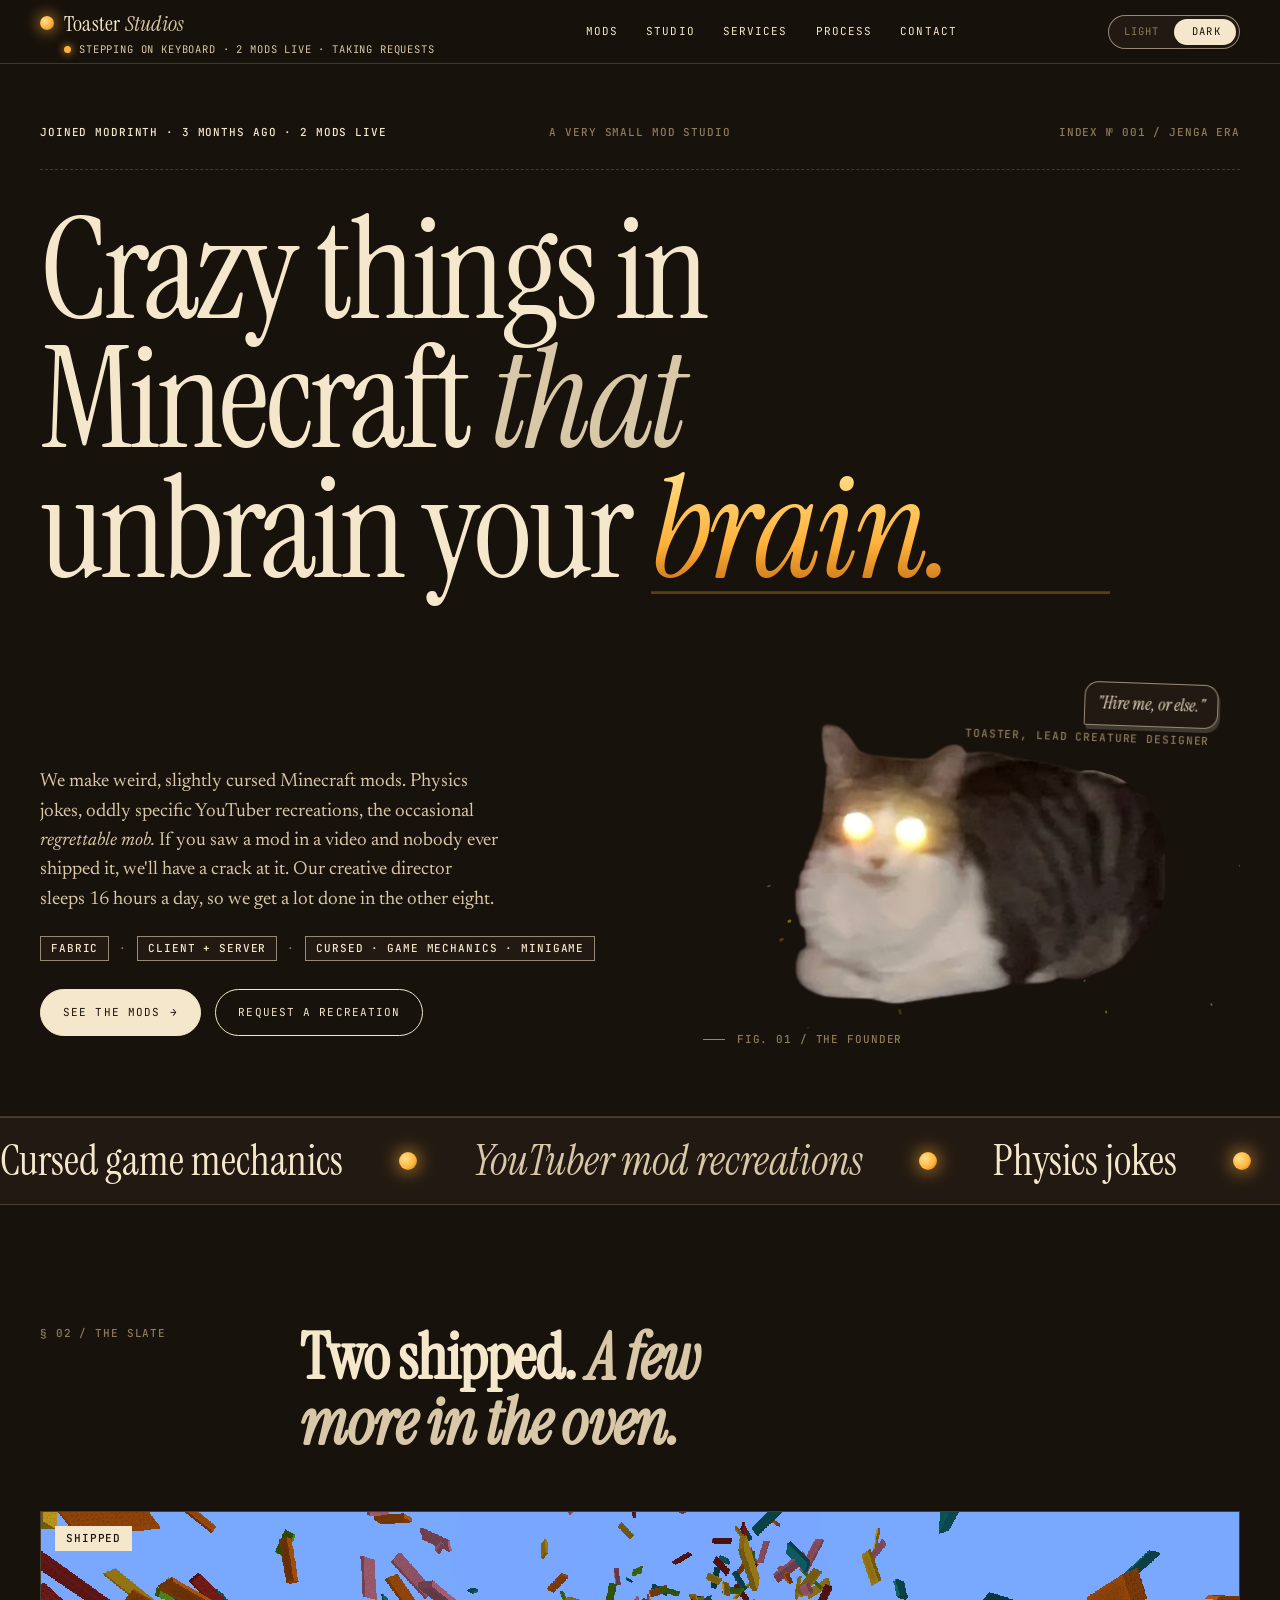
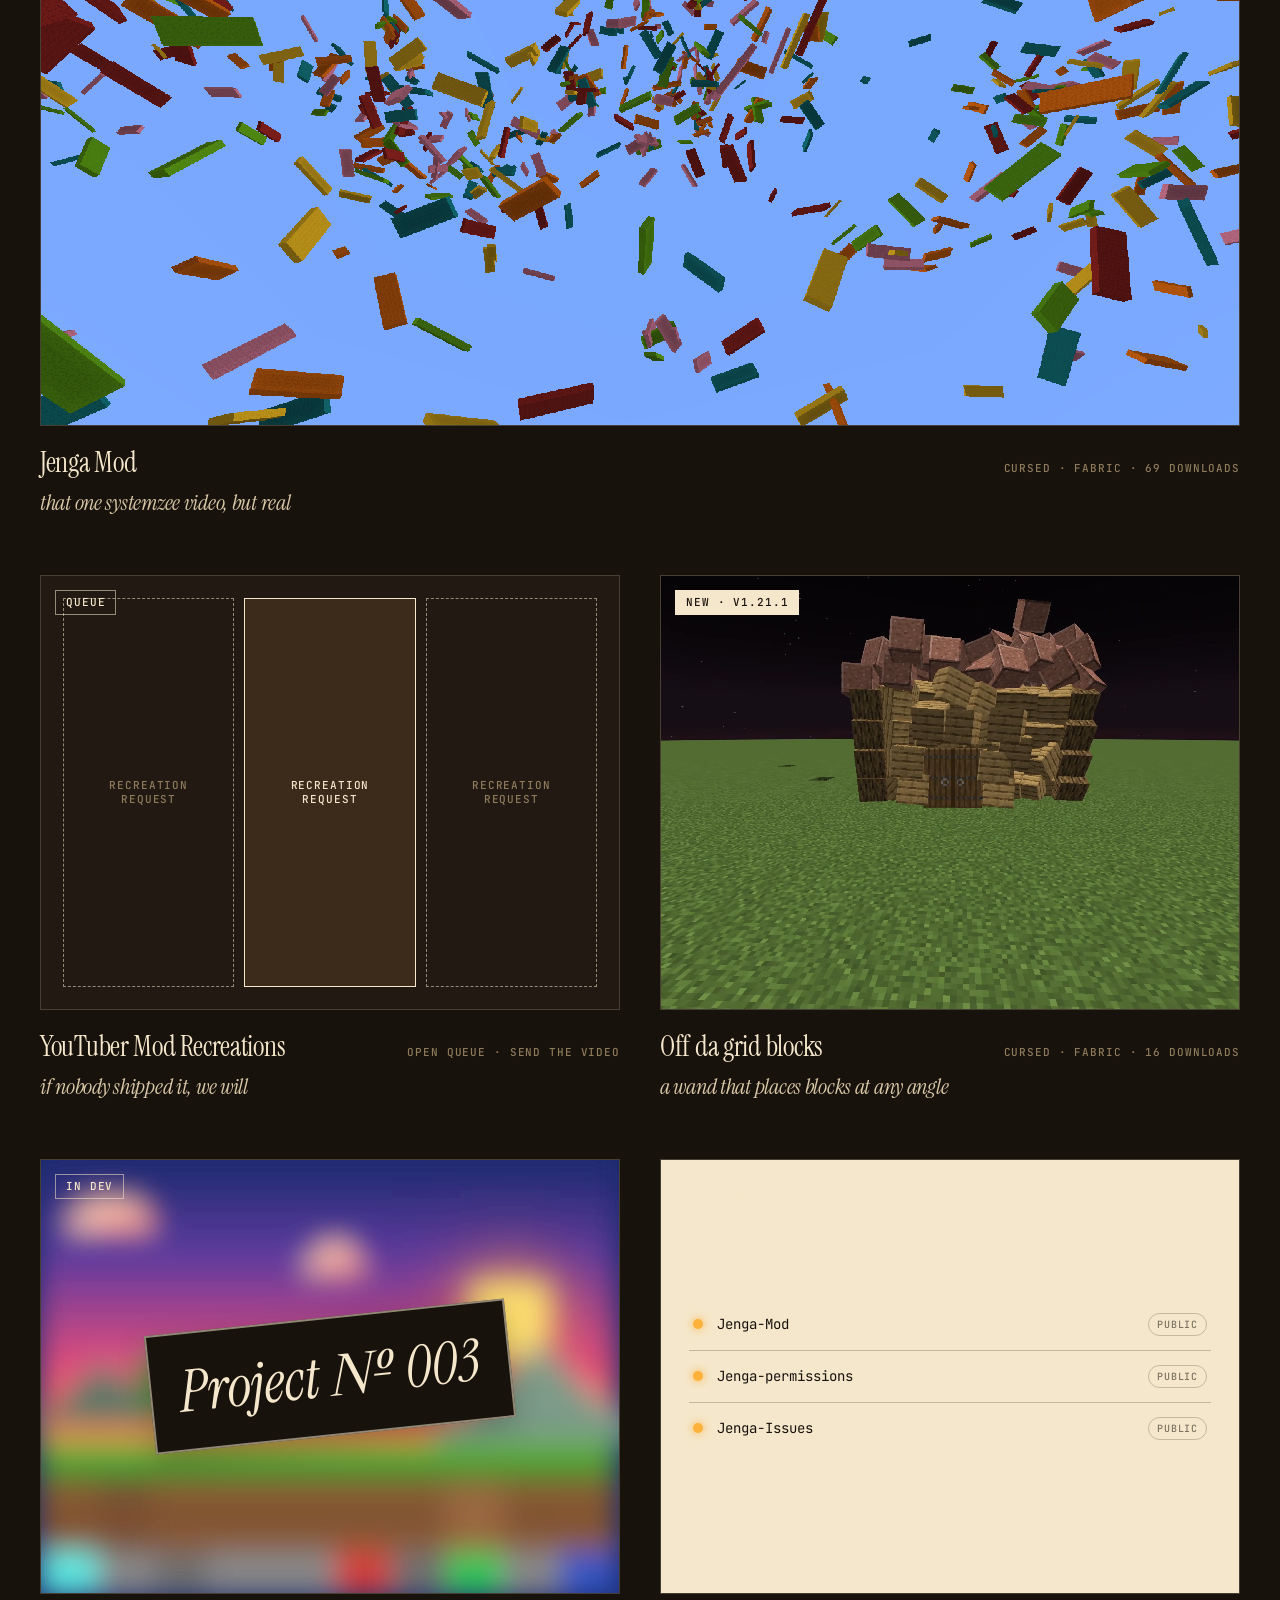
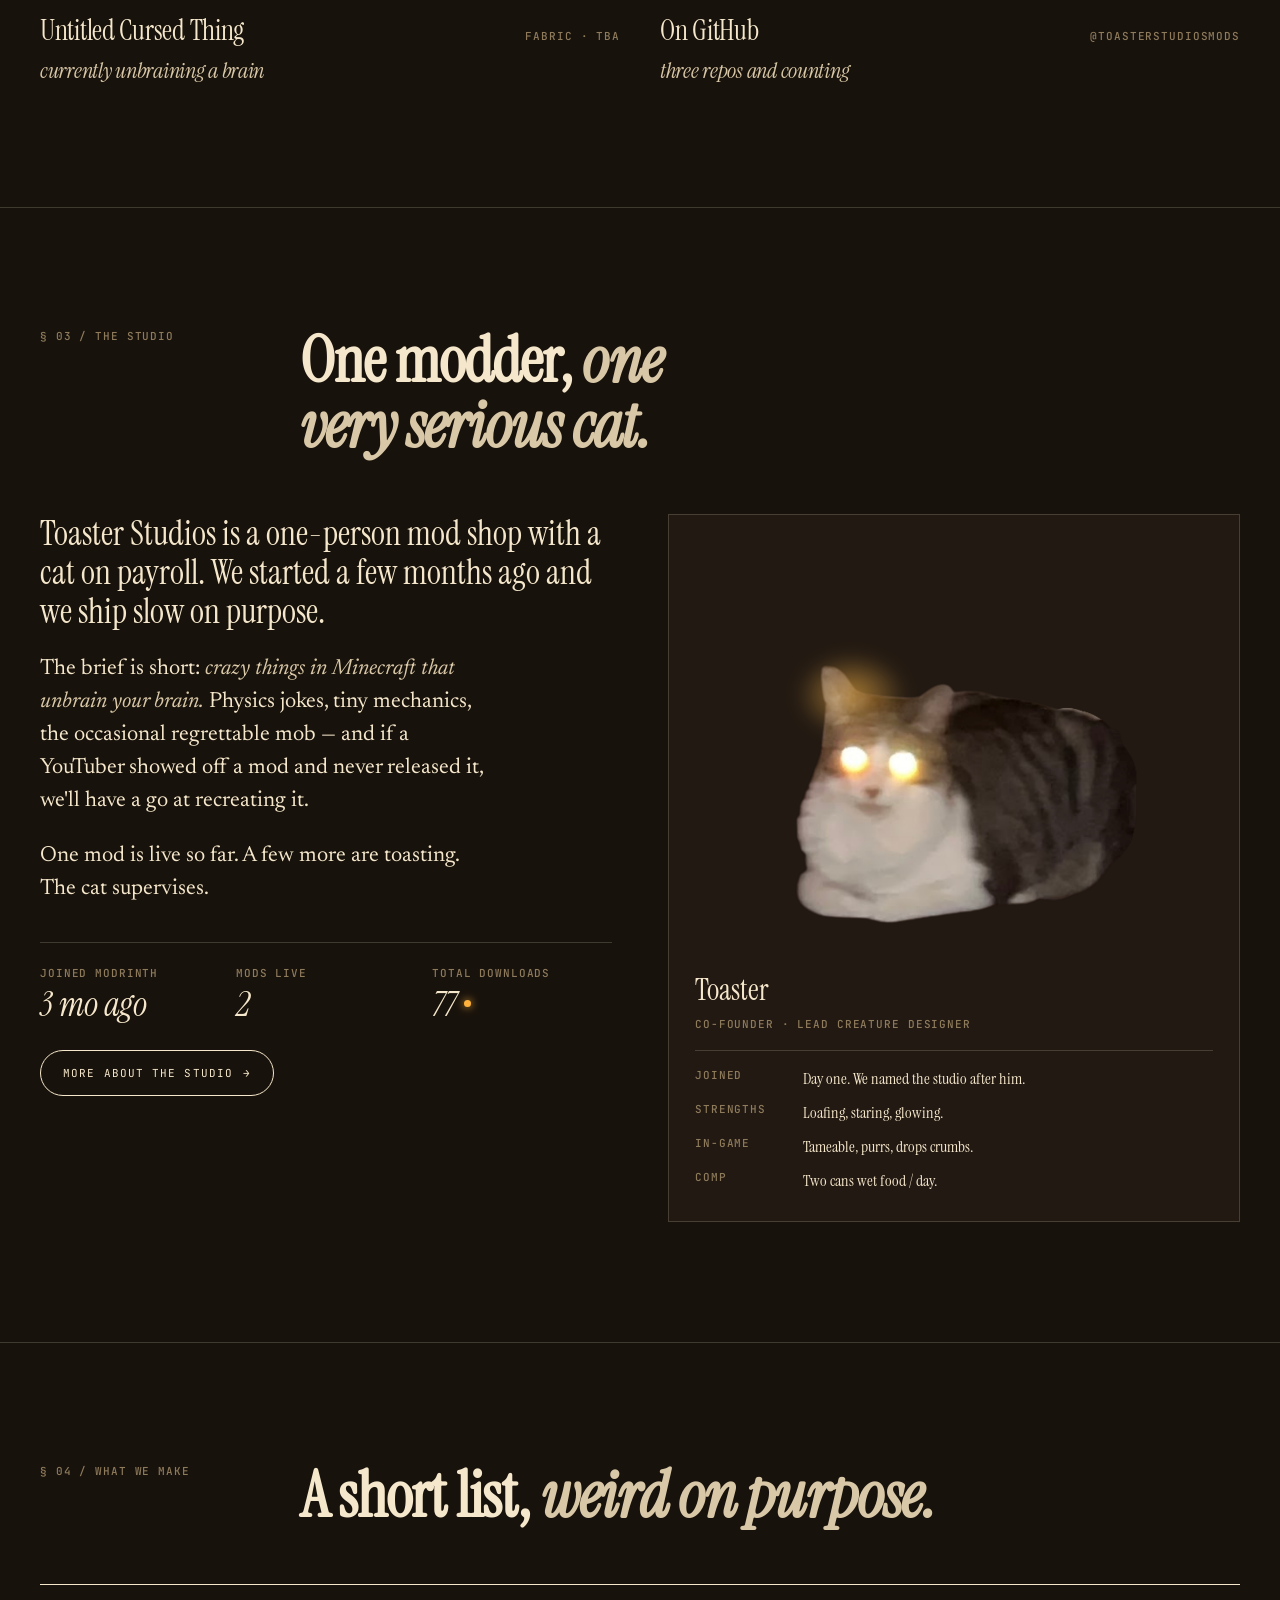
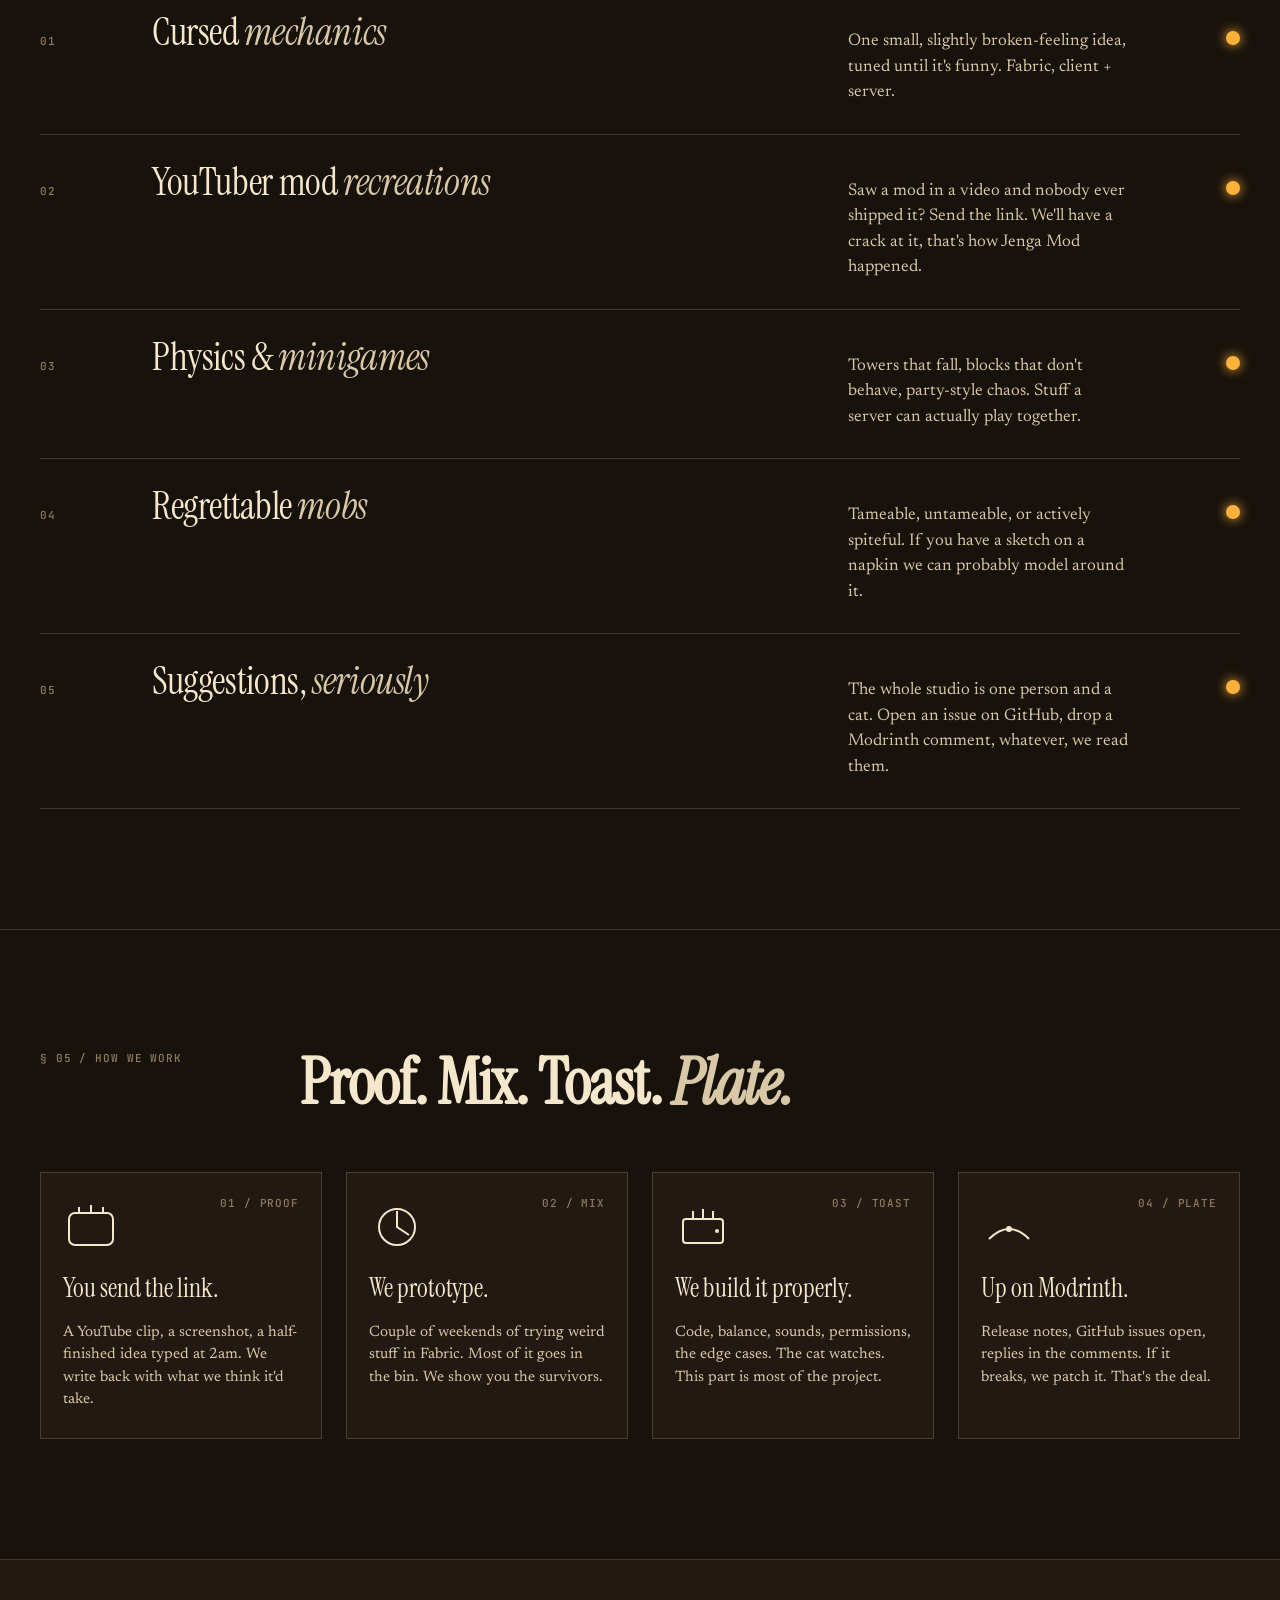
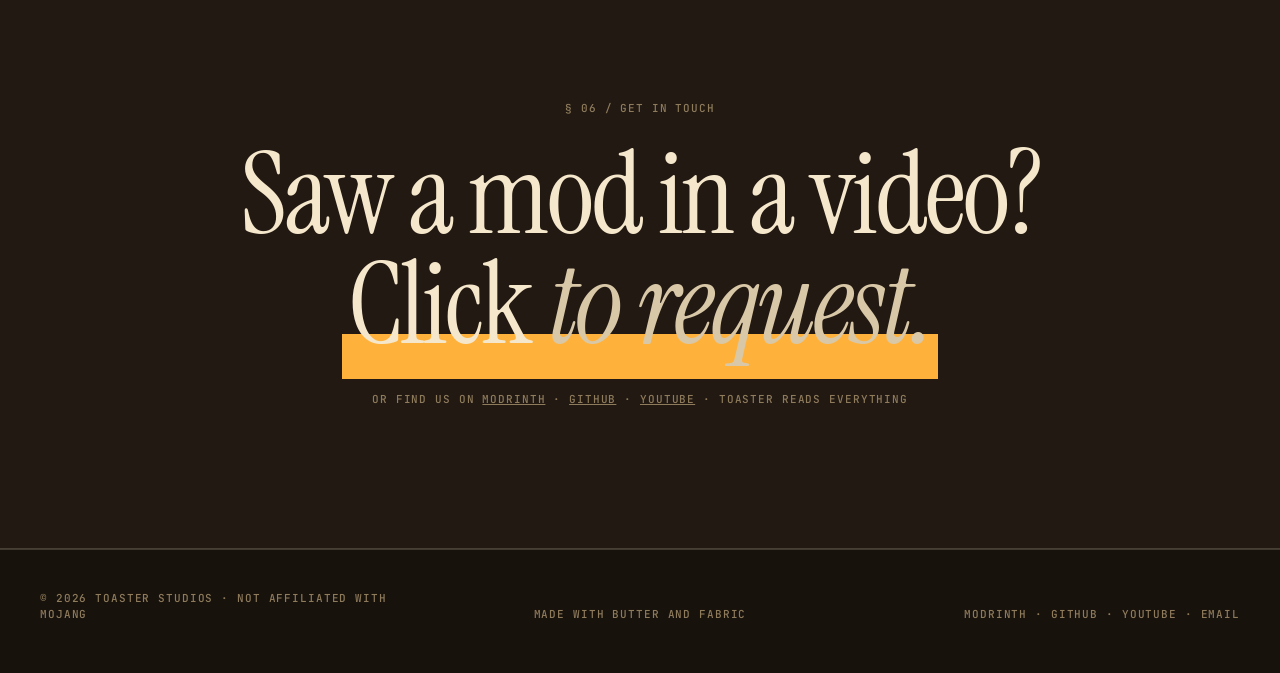
==== index.html @ a0d4fe98 "Update Toaster Studios site" ====
<!doctype html>
<html lang="en" data-palette="ember">
<head>
<meta charset="utf-8" />
<title>Toaster Studios / Crazy things in Minecraft that unbrain your brain.</title>
<meta name="description" content="A very small Minecraft mod studio. Weird, slightly cursed Fabric mods, oddly specific YouTuber recreations, and the occasional regrettable mob. Run by one modder and one very serious cat." />
<link rel="icon" type="image/x-icon" href="/assets/img/favicon.ico" />
<meta name="viewport" content="width=device-width,initial-scale=1" />
<link rel="preconnect" href="https://fonts.googleapis.com" />
<link rel="preconnect" href="https://fonts.gstatic.com" crossorigin />
<link rel="stylesheet" href="https://fonts.googleapis.com/css2?family=Instrument+Serif:ital@0;1&family=JetBrains+Mono:wght@400;500&family=Newsreader:ital,opsz,wght@0,6..72,400;0,6..72,500;1,6..72,400&display=swap" />
<!-- theme: DARK by default, respects a saved preference, applied before paint -->
<script>
  (function () {
    var d = document.documentElement;
    d.classList.add('js');
    try {
      var m = localStorage.getItem('ts-mode');
      d.setAttribute('data-palette', m === 'light' ? 'toast' : 'ember');
    } catch (e) { d.setAttribute('data-palette', 'ember'); }
  })();
</script>
<link rel="stylesheet" href="/assets/css/site.css" />
</head>
<body data-page="home">

<!-- SVG filter: pixelate effect for the WIP project tile -->
<svg width="0" height="0" style="position:absolute" aria-hidden="true">
  <defs>
    <filter id="pixelate" x="0" y="0">
      <feFlood x="6" y="6" height="2" width="2"/>
      <feComposite width="14" height="14"/>
      <feTile result="a"/>
      <feComposite in="SourceGraphic" in2="a" operator="in"/>
      <feMorphology operator="dilate" radius="7"/>
    </filter>
  </defs>
</svg>

<!-- ============== HERO ============== -->
<header class="hero" id="top">
  <div class="wrap">

    <div class="hero-meta mono">
      <div class="left">Joined Modrinth · 3 months ago · 2 mods live</div>
      <div class="center">a very small mod studio</div>
      <div class="right">Index № 001 / Jenga Era</div>
    </div>

    <h1 class="display" data-reveal>
      Crazy things in Minecraft <em>that</em><br>
      unbrain your <span style="white-space: nowrap"><span class="slot" id="slot" aria-live="polite"><span class="slot-track" id="slot-track"><span class="slot-word gold">brain.</span><span class="slot-word gold">noggin.</span><span class="slot-word gold">skull.</span><span class="slot-word gold">cortex.</span><span class="slot-word gold">cranium.</span><span class="slot-word gold">head.</span><span class="slot-word gold">mind.</span></span></span></span>
    </h1>

    <div class="hero-row">
      <div data-reveal>
        <p class="lede">
          We make weird, slightly cursed Minecraft mods.
          Physics jokes, oddly specific YouTuber recreations, the
          occasional <em>regrettable mob.</em> If you saw a mod in a video
          and nobody ever shipped it, we'll have a crack at it.
          Our creative director sleeps 16 hours a day, so we get a lot done in the other eight.
        </p>
        <div class="compat mono">
          <span>Fabric</span><span class="dot-sep">·</span><span>Client + Server</span><span class="dot-sep">·</span><span>Cursed · Game Mechanics · Minigame</span>
        </div>
        <div class="cta-row">
          <a class="btn primary" href="/mods/">See the mods <span class="arrow">→</span></a>
          <a class="btn ghost" href="/contact/">Request a recreation</a>
        </div>
      </div>

      <div class="toaster-stage" id="stage" data-reveal>
        <div class="crumbs" id="crumbs" aria-hidden="true"></div>
        <img class="photo" src="/assets/img/toaster.png" alt="Toaster, the studio's chonky founder, glowing eyes and all" />
        <div class="eyeglow" id="eyeglow"></div>
        <div class="floaty-tag">
          <span class="bubble">"Hire me, or else."</span>
          <span class="mono who">Toaster, lead creature designer</span>
        </div>
        <div class="nameplate mono">
          <span class="tick"></span>
          <span>Fig. 01 / the founder</span>
        </div>
      </div>
    </div>
  </div>
</header>

<!-- ============== MARQUEE ============== -->
<div class="marquee" aria-hidden="true">
  <div class="marquee-track" id="marquee">
      <span>Cursed game mechanics</span><span class="star"></span>
      <span><em>YouTuber mod recreations</em></span><span class="star"></span>
      <span>Physics jokes</span><span class="star"></span>
      <span><em>Minigames</em></span><span class="star"></span>
      <span>Unbrained brains</span><span class="star"></span>
      <span><em>Block towers that topple</em></span><span class="star"></span>
      <span>Tiny fabric mods</span><span class="star"></span>
      <span><em>Cat-supervised QA</em></span><span class="star"></span>
  </div>
</div>

<!-- ============== WORK ============== -->
<section id="work">
  <div class="wrap">
    <div class="sec-head">
      <div class="mono index">§ 02 / The slate</div>
      <h2 class="sec-title">Two shipped. <em>A few more in the oven.</em></h2>
    </div>

    <div class="work-grid">

      <a class="work featured" href="/mods/jengamod/" data-reveal>
        <div class="frame">
          <div class="frame-art jenga photo">
            <img src="/assets/img/jenga-shot.png" alt="Jenga Mod in-game screenshot" />
            <span class="badge mono">SHIPPED</span>
          </div>
        </div>
        <div class="meta">
          <h3>Jenga Mod <span class="sub">that one systemzee video, but real</span></h3>
          <span class="mono tags">Cursed · Fabric · <span class="count live" id="jengaDownloads" data-count-to="71">0</span> downloads</span>
        </div>
      </a>

      <a class="work" href="/contact/" data-reveal>
        <div class="frame">
          <div class="frame-art queue">
            <div class="queue-grid" aria-hidden="true">
              <div class="q-card q-a"><span class="mono">RECREATION REQUEST</span></div>
              <div class="q-card q-b"><span class="mono">RECREATION REQUEST</span></div>
              <div class="q-card q-c"><span class="mono">RECREATION REQUEST</span></div>
            </div>
            <span class="badge mono outline">QUEUE</span>
          </div>
        </div>
        <div class="meta">
          <h3>YouTuber Mod Recreations <span class="sub">if nobody shipped it, we will</span></h3>
          <span class="mono tags">Open queue · Send the video</span>
        </div>
      </a>

      <a class="work" href="/mods/offgridblocks/" data-reveal>
        <div class="frame">
          <div class="frame-art offgrid photo">
            <img src="/assets/img/offgrid-shot.png" alt="Off da grid blocks in-game screenshot" />
            <span class="badge mono">NEW · v1.21.1</span>
          </div>
        </div>
        <div class="meta">
          <h3>Off da grid blocks <span class="sub">a wand that places blocks at any angle</span></h3>
          <span class="mono tags">Cursed · Fabric · <span class="count live" id="offgridDownloads" data-count-to="16">0</span> downloads</span>
        </div>
      </a>

      <a class="work" href="/contact/" data-reveal>
        <div class="frame">
          <div class="frame-art wip">
            <div class="mc-scene" aria-hidden="true">
              <div class="mc-sky"></div>
              <div class="mc-sun"></div>
              <div class="mc-cloud c1"></div>
              <div class="mc-cloud c2"></div>
              <div class="mc-mountain m1"></div>
              <div class="mc-mountain m2"></div>
              <div class="mc-mountain m3"></div>
              <div class="mc-bird b1"></div>
              <div class="mc-bird b2"></div>
              <div class="mc-tree">
                <div class="mc-leaves"></div>
                <div class="mc-trunk"></div>
              </div>
              <div class="mc-flower f1"></div>
              <div class="mc-flower f2"></div>
              <div class="mc-flower f3"></div>
              <div class="mc-terrain">
                <div class="mc-row mc-grass"><span></span><span></span><span></span><span></span><span></span><span></span><span></span><span></span><span></span><span></span></div>
                <div class="mc-row mc-dirt d1"><span></span><span></span><span></span><span></span><span></span><span></span><span></span><span></span><span></span><span></span></div>
                <div class="mc-row mc-dirt d2"><span></span><span></span><span></span><span></span><span></span><span></span><span></span><span></span><span></span><span></span></div>
                <div class="mc-row mc-stone"><span class="ore-diamond"></span><span></span><span class="ore-gold"></span><span></span><span></span><span class="ore-redstone"></span><span></span><span class="ore-emerald"></span><span></span><span class="ore-lapis"></span></div>
              </div>
            </div>
            <div class="wip-stamp serif italic">Project №&thinsp;003</div>
            <span class="badge mono outline">IN&nbsp;DEV</span>
          </div>
        </div>
        <div class="meta">
          <h3>Untitled Cursed Thing <span class="sub">currently unbraining a brain</span></h3>
          <span class="mono tags">Fabric · TBA</span>
        </div>
      </a>

      <a class="work" href="https://github.com/ToasterStudiosMods" target="_blank" rel="noopener" data-reveal>
        <div class="frame">
          <div class="frame-art repos">
            <div class="repo-list" aria-hidden="true">
              <div class="repo"><span class="dot"></span><span class="name">Jenga-Mod</span><span class="meta-tag mono">Public</span></div>
              <div class="repo"><span class="dot"></span><span class="name">Jenga-permissions</span><span class="meta-tag mono">Public</span></div>
              <div class="repo"><span class="dot"></span><span class="name">Jenga-Issues</span><span class="meta-tag mono">Public</span></div>
            </div>
            <span class="badge mono outline">SOURCE</span>
          </div>
        </div>
        <div class="meta">
          <h3>On GitHub <span class="sub">three repos and counting</span></h3>
          <span class="mono tags">@ToasterStudiosMods</span>
        </div>
      </a>

    </div>
  </div>
</section>

<!-- ============== STUDIO ============== -->
<section id="studio">
  <div class="wrap">
    <div class="sec-head">
      <div class="mono index">§ 03 / The studio</div>
      <h2 class="sec-title">One modder, <em>one very serious cat.</em></h2>
    </div>

    <div class="about-grid">
      <div class="about-copy" data-reveal>
        <p>
          Toaster Studios is a one-person mod shop with a cat on payroll.
          We started a few months ago and we ship slow on purpose.
        </p>
        <p>
          The brief is short: <em>crazy things in Minecraft that unbrain
          your brain.</em> Physics jokes, tiny mechanics, the occasional
          regrettable mob — and if a YouTuber showed off a mod and never
          released it, we'll have a go at recreating it.
        </p>
        <p>
          One mod is live so far. A few more are toasting. The cat
          supervises.
        </p>
        <dl class="studio-stats mono">
          <div><dt>Joined Modrinth</dt><dd>3 mo ago</dd></div>
          <div><dt>Mods live</dt><dd><span class="count" data-count-to="2">0</span></dd></div>
          <div><dt>Total downloads</dt><dd><span class="count live" id="downloadsCount" data-count-to="87">0</span><span class="live-dot" aria-hidden="true"></span></dd></div>
        </dl>
        <div class="cta-row">
          <a class="btn ghost" href="/studio/">More about the studio <span class="arrow">→</span></a>
        </div>
      </div>

      <div class="founder-card" data-reveal>
        <div class="top">
          <img src="/assets/img/toaster.png" alt="Toaster the cat" />
          <div class="eyeglow-mini"></div>
        </div>
        <div class="body">
          <h4>Toaster</h4>
          <div class="role mono">Co-founder · Lead creature designer</div>
          <dl class="mono">
            <dt>Joined</dt><dd class="serif">Day one. We named the studio after him.</dd>
            <dt>Strengths</dt><dd class="serif">Loafing, staring, glowing.</dd>
            <dt>In-game</dt><dd class="serif">Tameable, purrs, drops crumbs.</dd>
            <dt>Comp</dt><dd class="serif">Two cans wet food / day.</dd>
          </dl>
        </div>
      </div>
    </div>
  </div>
</section>

<!-- ============== SERVICES ============== -->
<section id="services">
  <div class="wrap">
    <div class="sec-head">
      <div class="mono index">§ 04 / What we make</div>
      <h2 class="sec-title">A short list, <em>weird on purpose.</em></h2>
    </div>

    <div class="services">
      <div class="service">
        <div class="mono num">01</div>
        <h3>Cursed <em>mechanics</em></h3>
        <p>One small, slightly broken-feeling idea, tuned until it's funny. Fabric, client + server.</p>
        <div class="star"></div>
      </div>
      <div class="service">
        <div class="mono num">02</div>
        <h3>YouTuber mod <em>recreations</em></h3>
        <p>Saw a mod in a video and nobody ever shipped it? Send the link. We'll have a crack at it, that's how Jenga Mod happened.</p>
        <div class="star"></div>
      </div>
      <div class="service">
        <div class="mono num">03</div>
        <h3>Physics &amp; <em>minigames</em></h3>
        <p>Towers that fall, blocks that don't behave, party-style chaos. Stuff a server can actually play together.</p>
        <div class="star"></div>
      </div>
      <div class="service">
        <div class="mono num">04</div>
        <h3>Regrettable <em>mobs</em></h3>
        <p>Tameable, untameable, or actively spiteful. If you have a sketch on a napkin we can probably model around it.</p>
        <div class="star"></div>
      </div>
      <div class="service">
        <div class="mono num">05</div>
        <h3>Suggestions, <em>seriously</em></h3>
        <p>The whole studio is one person and a cat. Open an issue on GitHub, drop a Modrinth comment, whatever, we read them.</p>
        <div class="star"></div>
      </div>
    </div>
  </div>
</section>

<!-- ============== PROCESS ============== -->
<section id="process">
  <div class="wrap">
    <div class="sec-head">
      <div class="mono index">§ 05 / How we work</div>
      <h2 class="sec-title">Proof. Mix. Toast. <em>Plate.</em></h2>
    </div>

    <div class="process-grid">
      <div class="step" data-reveal>
        <div class="toast-icon" aria-hidden="true">
          <svg viewBox="0 0 56 56" width="56" height="56"><rect x="6" y="14" width="44" height="32" rx="6" fill="none" stroke="currentColor" stroke-width="2"/><path d="M16 14 V8 M28 14 V6 M40 14 V8" stroke="currentColor" stroke-width="2" fill="none"/></svg>
        </div>
        <div class="mono step-num">01 / Proof</div>
        <h4>You send the link.</h4>
        <p>A YouTube clip, a screenshot, a half-finished idea typed at 2am. We write back with what we think it'd take.</p>
      </div>
      <div class="step" data-reveal>
        <div class="toast-icon" aria-hidden="true">
          <svg viewBox="0 0 56 56" width="56" height="56"><circle cx="28" cy="28" r="18" fill="none" stroke="currentColor" stroke-width="2"/><path d="M28 12 V28 L40 36" stroke="currentColor" stroke-width="2" fill="none"/></svg>
        </div>
        <div class="mono step-num">02 / Mix</div>
        <h4>We prototype.</h4>
        <p>Couple of weekends of trying weird stuff in Fabric. Most of it goes in the bin. We show you the survivors.</p>
      </div>
      <div class="step" data-reveal>
        <div class="toast-icon" aria-hidden="true">
          <svg viewBox="0 0 56 56" width="56" height="56"><rect x="8" y="20" width="40" height="24" rx="3" fill="none" stroke="currentColor" stroke-width="2"/><path d="M18 20 V12 M28 20 V10 M38 20 V12" stroke="currentColor" stroke-width="2" fill="none"/><circle cx="42" cy="32" r="2" fill="currentColor"/></svg>
        </div>
        <div class="mono step-num">03 / Toast</div>
        <h4>We build it properly.</h4>
        <p>Code, balance, sounds, permissions, the edge cases. The cat watches. This part is most of the project.</p>
      </div>
      <div class="step" data-reveal>
        <div class="toast-icon" aria-hidden="true">
          <svg viewBox="0 0 56 56" width="56" height="56"><path d="M8 40 Q28 20 48 40" fill="none" stroke="currentColor" stroke-width="2"/><circle cx="28" cy="30" r="3" fill="currentColor"/></svg>
        </div>
        <div class="mono step-num">04 / Plate</div>
        <h4>Up on Modrinth.</h4>
        <p>Release notes, GitHub issues open, replies in the comments. If it breaks, we patch it. That's the deal.</p>
      </div>
    </div>
  </div>
</section>

<!-- ============== CONTACT ============== -->
<section class="contact" id="contact">
  <div class="wrap">
    <div class="mono" style="color: var(--mute)">§ 06 / Get in touch</div>
    <p class="big">
      Saw a mod in a video?<br>
      <a href="mailto:toasterstudiosmods+requests@gmail.com?subject=Mod%20recreation%20request&body=Drop%20the%20YouTube%20link%20(or%20a%20description)%20below%3A%0A%0A">Click <em>to request.</em></a>
    </p>
    <div class="mono" style="color: var(--mute)">
      Or find us on <a href="https://modrinth.com/user/ToasterStudios" target="_blank" rel="noopener" style="color: inherit; text-decoration: underline">Modrinth</a> · <a href="https://github.com/ToasterStudiosMods" target="_blank" rel="noopener" style="color: inherit; text-decoration: underline">GitHub</a> · <a href="https://www.youtube.com/@ToasterStudiosMods" target="_blank" rel="noopener" style="color: inherit; text-decoration: underline">YouTube</a> · Toaster reads everything
    </div>
  </div>
</section>

<!-- shared nav + footer + behaviors + Tawk.to chat -->
<script src="/assets/js/site.js"></script>

</body>
</html>
---- assets/css/site.css ----
/* =====================================================================
   TOASTER STUDIOS — shared design system
   Editorial Minecraft-mod studio. Instrument Serif display, JetBrains
   Mono labels, Newsreader body. Cream "toast" light theme + "ember"
   dark theme (default). Amber glow lifted from Toaster's eyes.
   ===================================================================== */

/* ---------- TOKENS ---------- */
:root {
  --bg: #F1E3CB;
  --bg-2: #E8D5B3;
  --ink: #1A130C;
  --ink-2: #3B2E1F;
  --mute: #8A7A60;
  --line: rgba(26, 19, 12, 0.16);
  --line-strong: rgba(26, 19, 12, 0.55);
  --glow: #FFB23B;
  --glow-2: #FFE08A;
  --paper: #FAF2DF;
  --glow-strength: 1.6;
  --nav-h: 64px;
}
/* Dark "ember" theme. data-palette lives on <html> so it can be set
   pre-paint by the inline head script (no flash). Equal specificity to
   :root, declared later, so it wins when present. */
[data-palette="ember"] {
  --bg: #18120C;
  --bg-2: #221912;
  --ink: #F5E7CB;
  --ink-2: #D9C8A7;
  --mute: #8E7B5C;
  --line: rgba(245, 231, 203, 0.18);
  --line-strong: rgba(245, 231, 203, 0.55);
  --paper: #221912;
  --glow: #FFB23B;
  --glow-2: #FFE08A;
}

* { box-sizing: border-box; }
html, body { margin: 0; padding: 0; }
html { background: var(--bg); }
body {
  background: var(--bg);
  color: var(--ink);
  font-family: 'Newsreader', Georgia, serif;
  font-weight: 400;
  font-size: 17px;
  line-height: 1.5;
  -webkit-font-smoothing: antialiased;
  overflow-x: hidden;
  /* fixed nav reserves this space — no layout shift when the nav injects */
  padding-top: var(--nav-h);
  transition: background 0.4s ease, color 0.4s ease;
}
::selection { background: var(--glow); color: var(--ink); }
[id] { scroll-margin-top: calc(var(--nav-h) + 20px); }

a { color: var(--ink); }

.mono {
  font-family: 'JetBrains Mono', ui-monospace, monospace;
  font-size: 11px;
  letter-spacing: 0.08em;
  text-transform: uppercase;
  font-weight: 500;
}
.serif { font-family: 'Instrument Serif', 'Newsreader', Georgia, serif; font-weight: 400; }
.italic { font-style: italic; }

/* ---------- LAYOUT ---------- */
.wrap { max-width: 1440px; margin: 0 auto; padding: 0 40px; }
@media (max-width: 720px) { .wrap { padding: 0 22px; } }

/* ---------- NAV ---------- */
nav.top {
  position: fixed; top: 0; left: 0; right: 0; z-index: 50;
  height: var(--nav-h);
  background: color-mix(in oklab, var(--bg) 86%, transparent);
  backdrop-filter: blur(10px);
  -webkit-backdrop-filter: blur(10px);
  border-bottom: 1px solid var(--line);
}
nav.top .wrap {
  display: flex; align-items: center; justify-content: space-between;
  height: var(--nav-h);
}
.brand {
  display: flex; align-items: center; gap: 10px;
  text-decoration: none; color: var(--ink);
  flex-shrink: 0;
  white-space: nowrap;
}
.brand .pip {
  width: 14px; height: 14px; border-radius: 50%;
  background: radial-gradient(circle at 35% 35%, var(--glow-2), var(--glow) 55%, #C0741F 100%);
  box-shadow: 0 0 calc(10px * var(--glow-strength)) var(--glow);
  flex: none;
}
.brand .wordmark { font-family: 'Instrument Serif', serif; font-size: 22px; letter-spacing: 0.01em; }
.brand .wordmark em { font-style: italic; color: var(--ink-2); }

nav.top ul {
  list-style: none; display: flex; gap: 28px; margin: 0; padding: 0;
}
nav.top a.navlink {
  color: var(--ink); text-decoration: none;
  font-family: 'JetBrains Mono', monospace; font-size: 11px;
  letter-spacing: 0.1em; text-transform: uppercase;
  padding: 6px 0; border-bottom: 1px solid transparent;
  transition: border-color 0.2s;
}
nav.top a.navlink:hover { border-color: var(--ink); }
nav.top a.navlink[aria-current="page"] { border-color: var(--glow); }

.status {
  display: inline-flex; align-items: center; gap: 8px;
  font-family: 'JetBrains Mono', monospace; font-size: 10.5px;
  letter-spacing: 0.08em; text-transform: uppercase; color: var(--ink-2);
  white-space: nowrap;
  flex-shrink: 0;
}
.status .dot {
  width: 7px; height: 7px; border-radius: 50%;
  background: var(--glow); box-shadow: 0 0 8px var(--glow);
  animation: blink 2.2s infinite;
}
@keyframes blink { 0%,60%,100%{opacity:1} 30%{opacity:0.35} }

/* rare 0.5% status easter egg */
#statusVerb.kaboom {
  color: var(--glow);
  font-weight: 700;
  letter-spacing: 0.14em;
  text-shadow: 0 0 10px var(--glow), 0 0 20px color-mix(in oklab, var(--glow) 60%, transparent);
  animation: kaboom-shake 0.5s cubic-bezier(.36,.07,.19,.97) both;
}
@keyframes kaboom-shake {
  10%, 90% { transform: translateX(-1px); }
  20%, 80% { transform: translateX(2px); }
  30%, 50%, 70% { transform: translateX(-3px); }
  40%, 60% { transform: translateX(3px); }
}

@media (max-width: 1100px) {
  nav.top ul { gap: 18px; }
  nav.top .wrap { gap: 18px; }
}
@media (max-width: 720px) {
  nav.top ul { display: none; }
}

/* ---------- MODE TOGGLE (light/dark) ---------- */
.nav-left {
  display: flex; flex-direction: column;
  justify-content: center;
  gap: 2px;
  min-width: 0;
}
.nav-left .brand { margin: 0; }
.nav-left .status { padding-left: 24px; }
.nav-right { display: flex; align-items: center; gap: 20px; flex-shrink: 0; }
.mode-toggle {
  position: relative;
  display: inline-flex; align-items: center;
  gap: 0;
  width: 132px; height: 34px;
  padding: 0;
  border: 1px solid var(--line-strong);
  border-radius: 999px;
  background: var(--paper);
  cursor: pointer;
  font: inherit;
  flex-shrink: 0;
  -webkit-tap-highlight-color: transparent;
  transition: background 0.3s ease, border-color 0.3s ease;
}
.mode-toggle .mt-knob {
  position: absolute;
  top: 3px; left: 3px;
  width: calc(50% - 3px); height: calc(100% - 6px);
  border-radius: 999px;
  background: var(--ink);
  box-shadow: 0 1px 6px rgba(0,0,0,0.18);
  transition: transform 0.32s cubic-bezier(.5,1.4,.5,1), background 0.3s ease;
}
.mode-toggle .mt-label {
  position: relative; z-index: 1;
  flex: 1;
  text-align: center;
  font-family: 'JetBrains Mono', monospace;
  font-size: 10.5px; letter-spacing: 0.1em; text-transform: uppercase;
  color: var(--ink);
  transition: color 0.3s ease;
  user-select: none;
}
/* light: left label sits on the dark knob */
.mode-toggle .mt-light { color: var(--bg); }
.mode-toggle .mt-dark { color: var(--mute); }
/* dark mode on: slide knob right + flip label colors */
[data-palette="ember"] .mode-toggle .mt-knob { transform: translateX(100%); }
[data-palette="ember"] .mode-toggle .mt-light { color: var(--mute); }
[data-palette="ember"] .mode-toggle .mt-dark { color: var(--bg); }
.mode-toggle:hover { border-color: var(--ink); }

@media (max-width: 1180px) {
  .status .status-rest { display: none; }
}

/* ---------- BUTTONS ---------- */
.btn {
  display: inline-flex; align-items: center; gap: 10px;
  padding: 14px 22px; border-radius: 999px;
  text-decoration: none; cursor: pointer;
  font-family: 'JetBrains Mono', monospace; font-size: 11px;
  letter-spacing: 0.1em; text-transform: uppercase;
  transition: transform 0.15s ease, background 0.2s, color 0.2s;
  border: 1px solid var(--ink);
}
.btn.primary { background: var(--ink); color: var(--bg); }
.btn.primary:hover { background: var(--glow); color: var(--ink); border-color: var(--glow); }
.btn.ghost { background: transparent; color: var(--ink); }
.btn.ghost:hover { background: var(--ink); color: var(--bg); }
.btn .arrow { transition: transform 0.2s; }
.btn:hover .arrow { transform: translateX(3px); }

.cta-row { display: flex; gap: 14px; margin-top: 28px; flex-wrap: wrap; }

.compat {
  display: flex; align-items: center; gap: 10px; flex-wrap: wrap;
  margin-top: 22px;
  color: var(--mute);
}
.compat > span {
  padding: 6px 10px;
  border: 1px solid var(--line-strong);
  background: var(--paper);
  color: var(--ink);
  line-height: 1;
}
.compat .dot-sep {
  padding: 0; border: none; background: transparent; color: var(--mute);
}

/* ---------- HERO ---------- */
.hero {
  position: relative;
  padding: 60px 0 80px;
  border-bottom: 1px solid var(--line);
}
.hero .wrap { position: relative; }
.hero-meta {
  display: grid; grid-template-columns: 1fr auto 1fr;
  gap: 24px; padding-bottom: 28px;
  border-bottom: 1px dashed var(--line);
  align-items: end;
}
.hero-meta .right { text-align: right; color: var(--mute); }
.hero-meta .center { color: var(--mute); }
@media (max-width: 720px) {
  .hero-meta { grid-template-columns: 1fr; gap: 8px; }
  .hero-meta .right, .hero-meta .center { text-align: left; }
}

.display {
  font-family: 'Instrument Serif', serif;
  font-weight: 400;
  font-size: clamp(56px, 11vw, 168px);
  line-height: 0.92;
  letter-spacing: -0.025em;
  margin: 36px 0 0;
  text-wrap: balance;
}
.display em { font-style: italic; color: var(--ink-2); }
.display .gold {
  background: linear-gradient(180deg, var(--glow-2) 0%, var(--glow) 60%, #C26A11 100%);
  -webkit-background-clip: text; background-clip: text;
  -webkit-text-fill-color: transparent;
}

/* slot machine for cycling adjective */
.display .slot {
  display: inline-block;
  overflow: hidden;
  vertical-align: top;
  height: 0.92em;
  line-height: 0.92;
  transition: width 0.55s cubic-bezier(.7, 0, .2, 1);
  position: relative;
  box-shadow: inset 0 -0.02em 0 color-mix(in oklab, var(--glow) 28%, transparent);
}
.display .slot-track {
  display: block;
  transition: transform 0.7s cubic-bezier(.7, -0.05, .15, 1.05);
  will-change: transform;
}
.display .slot-word {
  display: block;
  width: max-content;
  height: 0.92em;
  line-height: 0.92;
  white-space: nowrap;
  font-style: italic;
}

.hero-row {
  display: grid; grid-template-columns: 1.05fr 0.95fr;
  gap: 48px; align-items: end;
  margin-top: 56px;
}
@media (max-width: 900px) { .hero-row { grid-template-columns: 1fr; } }

.lede {
  font-family: 'Newsreader', serif;
  font-size: 19px; line-height: 1.55;
  max-width: 46ch; color: var(--ink-2);
}
.lede em { font-style: italic; }

/* ---------- TOASTER (the cat) ---------- */
.toaster-stage {
  position: relative;
  width: 100%;
  aspect-ratio: 16 / 11;
  user-select: none;
}
.toaster-stage .photo {
  width: 100%; height: 100%; object-fit: contain;
  object-position: center bottom;
  filter: contrast(1.02) saturate(0.95);
}
.toaster-stage .eyeglow {
  position: absolute; pointer-events: none;
  width: 32%; height: 32%;
  left: 22%; top: 30%;
  background: radial-gradient(closest-side, color-mix(in oklab, var(--glow) 70%, transparent), transparent 70%);
  filter: blur(6px);
  opacity: calc(0.55 * var(--glow-strength));
  mix-blend-mode: screen;
  transition: transform 0.18s ease-out;
}
.toaster-stage .nameplate {
  position: absolute; left: 0; bottom: -12px;
  display: flex; align-items: center; gap: 12px;
  background: var(--bg);
  padding: 0 10px;
  color: var(--mute);
}
.toaster-stage .nameplate .tick {
  width: 22px; height: 1px; background: var(--line-strong);
}
.floaty-tag {
  position: absolute; right: 4%; top: 8%;
  display: flex; flex-direction: column; align-items: flex-end;
  gap: 4px;
  transform: rotate(2deg);
}
.floaty-tag .bubble {
  background: var(--paper);
  border: 1px solid var(--line-strong);
  padding: 8px 12px;
  border-radius: 14px 14px 14px 2px;
  font-family: 'Instrument Serif', serif;
  font-size: 17px; font-style: italic;
  color: var(--ink);
  box-shadow: 2px 4px 0 var(--line);
}
.floaty-tag .who { color: var(--mute); margin-right: 8px; }

/* crumbs */
.crumbs { position: absolute; inset: 0; pointer-events: none; overflow: hidden; }
.crumb {
  position: absolute;
  width: 6px; height: 4px; border-radius: 50%;
  background: #B98345;
  opacity: 0.55;
}

/* ---------- MARQUEE ---------- */
.marquee {
  border-top: 1px solid var(--line);
  border-bottom: 1px solid var(--line);
  padding: 22px 0;
  overflow: hidden;
  background: var(--bg-2);
}
.marquee-track {
  display: flex; gap: 56px;
  animation: scroll 38s linear infinite;
  width: max-content;
}
.marquee-track span {
  font-family: 'Instrument Serif', serif;
  font-size: 42px; line-height: 1; white-space: nowrap;
  color: var(--ink);
}
.marquee-track span em { font-style: italic; color: var(--ink-2); }
.marquee-track .star {
  display: inline-block; width: 18px; height: 18px;
  background: radial-gradient(circle at 35% 35%, var(--glow-2), var(--glow) 60%, #A55D11);
  border-radius: 50%;
  align-self: center;
  box-shadow: 0 0 calc(12px * var(--glow-strength)) var(--glow);
}
@keyframes scroll {
  from { transform: translateX(0); }
  to { transform: translateX(-50%); }
}

/* ---------- SECTIONS ---------- */
section { padding: 120px 0; border-bottom: 1px solid var(--line); position: relative; }
.sec-head {
  display: grid; grid-template-columns: 220px 1fr;
  gap: 40px; margin-bottom: 56px;
}
@media (max-width: 720px) { .sec-head { grid-template-columns: 1fr; gap: 12px; } }
.sec-head .index { color: var(--mute); }
.sec-title {
  font-family: 'Instrument Serif', serif;
  font-size: clamp(34px, 5vw, 64px);
  line-height: 1.02;
  letter-spacing: -0.015em;
  margin: 0;
  max-width: 22ch;
  text-wrap: balance;
}
.sec-title em { font-style: italic; color: var(--ink-2); }

/* ---------- WORK ---------- */
.work-grid {
  display: grid; grid-template-columns: 1fr 1fr;
  gap: 56px 40px;
}
@media (max-width: 880px) { .work-grid { grid-template-columns: 1fr; gap: 48px; } }

.work { cursor: pointer; display: block; text-decoration: none; color: inherit; }
.work .frame {
  position: relative;
  aspect-ratio: 4 / 3;
  background: var(--bg-2);
  border: 1px solid var(--line);
  overflow: hidden;
  transition: transform 0.35s cubic-bezier(.2,.7,.2,1);
}
.work:hover .frame { transform: translateY(-4px); }
.work .meta {
  display: flex; justify-content: space-between; align-items: baseline;
  margin-top: 16px; gap: 24px;
}
.work h3 {
  font-family: 'Instrument Serif', serif;
  font-weight: 400; font-size: 28px;
  margin: 0;
  letter-spacing: -0.01em;
}
.work h3 em { font-style: italic; color: var(--ink-2); }
.work h3 .sub {
  font-style: italic; color: var(--ink-2);
  display: block;
  font-size: 22px;
  margin-top: 2px;
}
.work .tags { color: var(--mute); }
.work.featured { grid-column: 1 / -1; }
.work.featured .frame { aspect-ratio: 21 / 9; }

/* photo frame contents */
.frame-art {
  position: absolute; inset: 0;
  display: flex; align-items: center; justify-content: center;
  overflow: hidden;
}

/* badges shared by all frame-art tiles */
.frame-art .badge {
  position: absolute; top: 14px; left: 14px;
  background: var(--ink); color: var(--bg);
  padding: 6px 10px; line-height: 1;
  border: 1px solid var(--ink);
}
.frame-art .badge.outline {
  background: transparent; color: var(--ink);
  border-color: var(--line-strong);
}

/* photo frame-art: full bleed image */
.frame-art.photo { overflow: hidden; background: var(--ink); }
.frame-art.photo img {
  width: 100%; height: 100%;
  object-fit: cover; object-position: center;
  display: block;
  image-rendering: pixelated;
  image-rendering: -moz-crisp-edges;
  image-rendering: crisp-edges;
}
.work:hover .frame-art.photo img {
  transform: scale(1.04);
  transition: transform 0.6s cubic-bezier(.2,.7,.2,1);
}
.frame-art.photo img { transition: transform 0.4s ease; }
.frame-art.jenga {
  background: linear-gradient(170deg, #2A1D11 0%, #4A331C 60%, #6A4825 100%);
  display: grid; place-items: center;
  overflow: hidden;
}

/* Queue — request slot */
.frame-art.queue { background: var(--paper); padding: 22px; }
.frame-art.queue .queue-grid {
  width: 100%; height: 100%;
  display: grid; grid-template-columns: repeat(3, 1fr);
  gap: 10px;
  align-items: stretch;
}
.frame-art.queue .q-card {
  border: 1.5px dashed var(--line-strong);
  background: transparent;
  display: flex; align-items: center; justify-content: center;
  color: var(--mute);
  padding: 14px;
  text-align: center;
}
.frame-art.queue .q-card.q-b {
  background: color-mix(in oklab, var(--glow) 14%, var(--paper));
  border-style: solid;
  border-color: var(--ink);
  color: var(--ink);
}
.frame-art.queue .q-card span { display: block; line-height: 1.3; }

/* WIP — pixelated + blurred mystery scene */
.frame-art.wip {
  background: #1B2A6E;
  overflow: hidden;
  display: grid; place-items: center;
  isolation: isolate;
}
.mc-scene {
  position: absolute; inset: 0;
  filter: url(#pixelate) blur(14px);
  z-index: 0;
  image-rendering: pixelated;
}
.mc-sky {
  position: absolute; inset: 0;
  background:
    linear-gradient(180deg,
      #1B2A6E 0%, #5B3A9E 22%, #E14B7A 48%,
      #FF8A3D 66%, #FFD56B 82%, #FFEEC4 100%);
}
.mc-sun {
  position: absolute;
  width: 56px; height: 56px;
  background: #FFE070;
  box-shadow:
    6px 0 0 #FFE070, -6px 0 0 #FFE070, 0 6px 0 #FFE070, 0 -6px 0 #FFE070,
    0 0 50px 10px rgba(255, 180, 80, 0.95),
    0 0 90px 20px rgba(255, 90, 60, 0.55);
  top: 30%; right: 14%;
  border-radius: 6px;
}
.mc-cloud {
  position: absolute;
  background: #FFC8B0;
  height: 14px; width: 14px;
  box-shadow:
    14px -10px 0 #FFC8B0, 28px -10px 0 #FFC8B0, 42px -10px 0 #FFC8B0,
    14px 0 0 #FF9F8A, 28px 0 0 #FF9F8A, 42px 0 0 #FF9F8A, 56px 0 0 #FF9F8A,
    28px 10px 0 #C76B7A, 42px 10px 0 #C76B7A;
}
.mc-cloud.c1 { top: 12%; left: 6%; }
.mc-cloud.c2 { top: 22%; left: 46%; transform: scale(0.8); }
.mc-bird {
  position: absolute;
  width: 6px; height: 6px;
  background: #2a2a2a;
  box-shadow: 6px -2px 0 #2a2a2a, -6px -2px 0 #2a2a2a;
}
.mc-bird.b1 { top: 36%; left: 28%; }
.mc-bird.b2 { top: 42%; left: 64%; transform: scale(0.7); }
.mc-mountain {
  position: absolute;
  width: 0; height: 0;
  border-left: 90px solid transparent;
  border-right: 90px solid transparent;
  border-bottom: 80px solid #6E8B7A;
  bottom: calc(42px * 4 - 6px);
}
.mc-mountain.m1 { left: -20px; border-bottom-color: #5B7868; border-left-width: 80px; border-right-width: 80px; border-bottom-width: 70px; }
.mc-mountain.m2 { right: -10px; transform: scale(1.2); border-bottom-color: #7B9B88; }
.mc-mountain.m3 { left: 40%; border-bottom-color: #C26466; border-left-width: 100px; border-right-width: 100px; border-bottom-width: 64px; opacity: 0.85; }
.mc-tree { position: absolute; bottom: 38%; left: 22%; }
.mc-trunk {
  width: 14px; height: 28px;
  background: #6B4426;
  box-shadow: inset -3px 0 0 rgba(0,0,0,0.18);
  margin: 0 auto;
}
.mc-leaves {
  width: 56px; height: 42px;
  background: #4E8A3E;
  box-shadow:
    inset -4px -4px 0 rgba(0,0,0,0.18),
    inset 4px 4px 0 rgba(255,255,255,0.12),
    0 0 0 4px #4E8A3E;
  margin-bottom: -4px; margin-left: -21px;
  image-rendering: pixelated;
}
.mc-flower { position: absolute; width: 6px; height: 6px; bottom: 38%; }
.mc-flower.f1 { left: 40%; background: #FF5BB0; box-shadow: 0 -6px 0 #4E8A3E; }
.mc-flower.f2 { left: 58%; background: #FFE070; box-shadow: 0 -6px 0 #4E8A3E; }
.mc-flower.f3 { left: 72%; background: #B967FF; box-shadow: 0 -6px 0 #4E8A3E; }
.mc-terrain { position: absolute; left: 0; right: 0; bottom: 0; display: flex; flex-direction: column; }
.mc-row { display: flex; height: 38px; }
.mc-row span {
  flex: 1;
  border-right: 1px solid rgba(0,0,0,0.18);
  border-top: 1px solid rgba(0,0,0,0.15);
}
.mc-row span:last-child { border-right: none; }
.mc-grass { background: #5BAA3A; box-shadow: inset 0 -6px 0 #3F7A28; }
.mc-dirt { background: #8A5A36; box-shadow: inset 0 -2px 0 #6B4426; }
.mc-dirt span:nth-child(2) { background: #7a4f30; }
.mc-dirt span:nth-child(8) { background: #9a6841; }
.mc-stone { background: #888888; box-shadow: inset 0 -2px 0 #6a6a6a; }
.mc-stone span:nth-child(3), .mc-stone span:nth-child(7) { background: #6f6f6f; }
.mc-stone .ore-diamond { background: #5BE8E0; }
.mc-stone .ore-gold { background: #F2C84B; }
.mc-stone .ore-redstone { background: #D33C3C; }
.mc-stone .ore-emerald { background: #2BC55A; }
.mc-stone .ore-lapis { background: #3457C4; }
.frame-art.wip .wip-stamp {
  position: relative; z-index: 1;
  font-size: 58px; color: var(--ink);
  border: 2px solid var(--line-strong);
  padding: 14px 28px;
  transform: rotate(-6deg);
  background: var(--bg);
  box-shadow: 0 10px 30px rgba(0,0,0,0.22);
}

/* GitHub repos tile */
.frame-art.repos {
  background: var(--ink);
  color: var(--bg);
  padding: 28px;
  align-items: center; justify-content: center;
}
.frame-art.repos .repo-list { width: 100%; display: flex; flex-direction: column; gap: 0; }
.frame-art.repos .repo {
  display: grid; grid-template-columns: auto 1fr auto;
  gap: 14px; align-items: center;
  padding: 14px 4px;
  border-top: 1px solid color-mix(in oklab, var(--bg) 22%, transparent);
  font-family: 'JetBrains Mono', monospace;
  font-size: 14px;
}
.frame-art.repos .repo:first-child { border-top: none; }
.frame-art.repos .repo .dot {
  width: 10px; height: 10px; border-radius: 50%;
  background: var(--glow); box-shadow: 0 0 8px var(--glow);
}
.frame-art.repos .repo .name { color: var(--bg); }
.frame-art.repos .repo .meta-tag {
  color: color-mix(in oklab, var(--bg) 55%, transparent);
  font-size: 10px;
  border: 1px solid color-mix(in oklab, var(--bg) 22%, transparent);
  padding: 3px 8px; border-radius: 999px;
}

/* ---------- STUDIO / ABOUT ---------- */
.about-grid {
  display: grid; grid-template-columns: 1fr 1fr;
  gap: 56px; align-items: start;
}
@media (max-width: 880px) { .about-grid { grid-template-columns: 1fr; } }
.about-copy p {
  font-family: 'Newsreader', serif;
  font-size: 22px; line-height: 1.5;
  margin: 0 0 22px;
  max-width: 38ch;
}
.about-copy p:first-of-type {
  font-family: 'Instrument Serif', serif;
  font-size: 34px; line-height: 1.15;
  color: var(--ink);
}
.about-copy em { font-style: italic; color: var(--ink-2); }

.studio-stats {
  margin: 36px 0 0; padding: 22px 0 0;
  border-top: 1px solid var(--line);
  display: grid; grid-template-columns: repeat(3, 1fr);
  gap: 16px;
  color: var(--mute);
}
.studio-stats > div { display: flex; flex-direction: column; gap: 6px; }
.studio-stats dt { font-size: 11px; }
.studio-stats dd {
  margin: 0;
  font-family: 'Instrument Serif', serif;
  font-size: 34px; line-height: 1;
  color: var(--ink);
  font-style: italic;
  text-transform: none;
  letter-spacing: 0;
}
.studio-stats dd .count {
  display: inline-block;
  font-variant-numeric: tabular-nums;
  font-feature-settings: "tnum";
}
.studio-stats dd .count.live { color: var(--ink); transition: color 0.2s ease; }
.studio-stats dd .count.live.bumping { color: var(--glow); }
.studio-stats dd .live-dot {
  display: inline-block;
  width: 7px; height: 7px; border-radius: 50%;
  background: var(--glow); box-shadow: 0 0 8px var(--glow);
  margin-left: 8px; vertical-align: middle;
  animation: pulse-live 2s ease-in-out infinite;
  position: relative; top: -4px;
}
@keyframes pulse-live {
  0%, 100% { opacity: 0.45; transform: scale(0.9); }
  50% { opacity: 1; transform: scale(1.15); }
}

.founder-card {
  background: var(--paper);
  border: 1px solid var(--line);
  padding: 0;
  position: relative;
}
.founder-card .top {
  aspect-ratio: 4/3;
  background: var(--bg-2);
  position: relative; overflow: hidden;
  display: flex; align-items: flex-end; justify-content: center;
}
.founder-card .top img { width: 88%; max-height: 100%; object-fit: contain; object-position: center bottom; }
.founder-card .top .eyeglow-mini {
  position: absolute;
  width: 28%; height: 28%; left: 18%; top: 28%;
  background: radial-gradient(closest-side, color-mix(in oklab, var(--glow) 65%, transparent), transparent 70%);
  filter: blur(8px);
  mix-blend-mode: screen;
  opacity: calc(0.6 * var(--glow-strength));
}
.founder-card .body { padding: 24px 26px 28px; }
.founder-card h4 {
  font-family: 'Instrument Serif', serif;
  font-weight: 400; font-size: 30px; margin: 0 0 4px;
}
.founder-card .role { color: var(--mute); }
.founder-card dl {
  margin: 18px 0 0; padding: 0;
  display: grid; grid-template-columns: 90px 1fr;
  gap: 10px 18px;
  border-top: 1px solid var(--line); padding-top: 16px;
}
.founder-card dt { color: var(--mute); }
.founder-card dd { margin: 0; }
.founder-card dd.serif { text-transform: none; font-size: 16px; letter-spacing: 0; }

/* ---------- SERVICES ---------- */
.services {
  display: grid; grid-template-columns: 1fr;
  border-top: 1px solid var(--ink);
}
.service {
  display: grid; grid-template-columns: 80px 1fr 280px 80px;
  gap: 32px;
  padding: 28px 0;
  border-bottom: 1px solid var(--line);
  align-items: baseline;
  transition: padding-left 0.25s ease, background 0.25s;
  cursor: default;
}
.service:hover { padding-left: 16px; background: color-mix(in oklab, var(--glow) 8%, transparent); }
.service .num { color: var(--mute); }
.service h3 {
  margin: 0;
  font-family: 'Instrument Serif', serif;
  font-weight: 400; font-size: 38px; line-height: 1.05;
  letter-spacing: -0.01em;
}
.service h3 em { font-style: italic; color: var(--ink-2); }
.service p { margin: 0; color: var(--ink-2); }
.service .star {
  justify-self: end;
  width: 14px; height: 14px; border-radius: 50%;
  background: var(--glow); box-shadow: 0 0 12px var(--glow);
  opacity: calc(0.85 * var(--glow-strength));
}
@media (max-width: 880px) {
  .service { grid-template-columns: 60px 1fr; }
  .service p, .service .star { grid-column: 2; }
  .service .star { justify-self: start; }
}

/* ---------- PROCESS ---------- */
.process-grid { display: grid; grid-template-columns: repeat(4, 1fr); gap: 24px; }
@media (max-width: 880px) { .process-grid { grid-template-columns: 1fr 1fr; } }
@media (max-width: 540px) { .process-grid { grid-template-columns: 1fr; } }
.step {
  border: 1px solid var(--line);
  padding: 26px 22px;
  background: var(--paper);
  position: relative;
  display: flex; flex-direction: column; gap: 14px;
  min-height: 220px;
}
.step .toast-icon { width: 56px; height: 56px; position: relative; }
.step h4 { font-family: 'Instrument Serif', serif; font-weight: 400; font-size: 26px; margin: 0; }
.step p { margin: 0; color: var(--ink-2); font-size: 15px; line-height: 1.5; }
.step .step-num { position: absolute; top: 22px; right: 22px; color: var(--mute); }

/* ---------- CONTACT (big email CTA) ---------- */
.contact {
  padding: 140px 0;
  text-align: center;
  background: var(--bg-2);
}
.contact .big {
  font-family: 'Instrument Serif', serif;
  font-size: clamp(48px, 9vw, 132px);
  line-height: 0.95;
  letter-spacing: -0.025em;
  margin: 24px 0 32px;
}
.contact .big em { font-style: italic; color: var(--ink-2); }
.contact .big a {
  color: var(--ink); text-decoration: none;
  background: linear-gradient(transparent 70%, var(--glow) 70%);
  background-size: 100% 100%;
  padding: 0 6px;
  transition: background-size 0.3s;
}
.contact .big a:hover { background-size: 100% 200%; }

/* ---------- FOOTER ---------- */
footer {
  padding: 40px 0 50px;
  border-top: 1px solid var(--line);
  color: var(--mute);
}
footer .wrap {
  display: grid; grid-template-columns: 1fr 1fr 1fr;
  gap: 24px; align-items: end;
}
@media (max-width: 720px) { footer .wrap { grid-template-columns: 1fr; gap: 14px; } }
footer .col.center { text-align: center; }
footer .col.right { text-align: right; }
@media (max-width: 720px) { footer .col.center, footer .col.right { text-align: left; } }
footer a { color: var(--mute); text-decoration: none; }
footer a:hover { color: var(--ink); }

/* ---------- REVEAL (gated on .js so no-JS still shows content) ---------- */
.js [data-reveal] { opacity: 0; transform: translateY(18px); transition: opacity 0.7s ease, transform 0.7s ease; }
.js [data-reveal].in { opacity: 1; transform: none; }

/* =====================================================================
   SUB-PAGE STYLES (mods catalog, mod detail, studio, contact, 404)
   ===================================================================== */

/* page header — reuses hero-meta dashed motif as a banner */
.page-hero { padding: 64px 0 56px; border-bottom: 1px solid var(--line); position: relative; }
.breadcrumb {
  display: flex; align-items: center; gap: 10px;
  color: var(--mute); margin-bottom: 28px;
  padding-bottom: 22px; border-bottom: 1px dashed var(--line);
}
.breadcrumb a { color: var(--mute); text-decoration: none; }
.breadcrumb a:hover { color: var(--ink); }
.breadcrumb .sep { opacity: 0.6; }
.breadcrumb .here { color: var(--ink); }
.page-title {
  font-family: 'Instrument Serif', serif;
  font-weight: 400;
  font-size: clamp(48px, 8vw, 116px);
  line-height: 0.94;
  letter-spacing: -0.025em;
  margin: 0;
  text-wrap: balance;
}
.page-title em { font-style: italic; color: var(--ink-2); }
.page-title .gold {
  background: linear-gradient(180deg, var(--glow-2) 0%, var(--glow) 60%, #C26A11 100%);
  -webkit-background-clip: text; background-clip: text;
  -webkit-text-fill-color: transparent;
}
.page-sub {
  font-family: 'Newsreader', serif;
  font-size: 20px; line-height: 1.55;
  max-width: 52ch; color: var(--ink-2);
  margin: 26px 0 0;
}
.page-sub em { font-style: italic; }

/* ---------- MOD DETAIL ---------- */
.mod-detail { padding: 80px 0; border-bottom: 1px solid var(--line); }
.mod-layout {
  display: grid; grid-template-columns: 1.25fr 0.75fr;
  gap: 56px; align-items: start;
}
@media (max-width: 940px) { .mod-layout { grid-template-columns: 1fr; gap: 40px; } }

.mod-shot {
  position: relative;
  aspect-ratio: 16 / 9;
  border: 1px solid var(--line);
  background: var(--ink);
  overflow: hidden;
}
.mod-shot img {
  width: 100%; height: 100%; object-fit: cover; object-position: center;
  display: block;
}
.mod-shot .badge {
  position: absolute; top: 16px; left: 16px;
  background: var(--ink); color: var(--bg);
  padding: 7px 12px; line-height: 1;
  border: 1px solid var(--ink);
}

.mod-aside { position: relative; }
.spec {
  border-top: 1px solid var(--ink);
}
.spec .row {
  display: grid; grid-template-columns: 120px 1fr;
  gap: 16px; padding: 14px 0;
  border-bottom: 1px solid var(--line);
  align-items: baseline;
}
.spec dt { color: var(--mute); margin: 0; }
.spec dd {
  margin: 0; color: var(--ink);
  font-family: 'Newsreader', serif; font-size: 17px;
}
.spec dd .count.live { font-variant-numeric: tabular-nums; transition: color 0.2s; }
.spec dd .count.live.bumping { color: var(--glow); }
.spec dd .live-dot {
  display: inline-block; width: 7px; height: 7px; border-radius: 50%;
  background: var(--glow); box-shadow: 0 0 8px var(--glow);
  margin-left: 6px; vertical-align: middle;
  animation: pulse-live 2s ease-in-out infinite;
}

.mod-body { margin-top: 64px; }
.mod-body .prose {
  max-width: 60ch;
}
.mod-body h2 {
  font-family: 'Instrument Serif', serif;
  font-weight: 400; font-size: clamp(28px, 4vw, 44px);
  line-height: 1.05; letter-spacing: -0.015em;
  margin: 0 0 18px;
}
.mod-body h2 em { font-style: italic; color: var(--ink-2); }
.mod-body h3 {
  font-family: 'Instrument Serif', serif;
  font-weight: 400; font-size: 26px; margin: 40px 0 12px;
}
.mod-body p {
  font-family: 'Newsreader', serif;
  font-size: 19px; line-height: 1.6; color: var(--ink-2);
  margin: 0 0 18px; max-width: 60ch;
}
.mod-body p em { font-style: italic; color: var(--ink); }

/* controls — keycap chips */
.controls { list-style: none; margin: 0; padding: 0; display: flex; flex-direction: column; gap: 12px; max-width: 60ch; }
.controls li {
  display: flex; align-items: baseline; gap: 16px;
  padding: 14px 0; border-bottom: 1px solid var(--line);
  color: var(--ink-2);
}
.controls .keys { display: flex; gap: 6px; flex: none; }
kbd {
  display: inline-block;
  font-family: 'JetBrains Mono', monospace;
  font-size: 12px; font-weight: 700;
  color: var(--bg); background: var(--ink);
  padding: 6px 10px; border-radius: 5px;
  box-shadow: 0 2px 0 var(--line-strong);
  white-space: nowrap;
}

/* related mods strip */
.related { padding: 80px 0; border-bottom: 1px solid var(--line); }
.related-grid { display: grid; grid-template-columns: 1fr 1fr; gap: 40px; }
@media (max-width: 720px) { .related-grid { grid-template-columns: 1fr; } }

/* ---------- CATALOG / CONTACT intro blocks ---------- */
.intro { padding: 72px 0; border-bottom: 1px solid var(--line); }
.intro p {
  font-family: 'Instrument Serif', serif;
  font-size: clamp(24px, 3.4vw, 40px);
  line-height: 1.18; letter-spacing: -0.01em;
  max-width: 26ch; margin: 0;
  color: var(--ink);
}
.intro p em { font-style: italic; color: var(--ink-2); }

/* request panel on contact page */
.request {
  border: 1px solid var(--line);
  background: var(--paper);
  padding: 40px;
  display: grid; grid-template-columns: 1fr auto;
  gap: 28px; align-items: center;
}
@media (max-width: 720px) { .request { grid-template-columns: 1fr; } }
.request h3 {
  font-family: 'Instrument Serif', serif;
  font-weight: 400; font-size: 30px; margin: 0 0 8px;
}
.request p { margin: 0; color: var(--ink-2); max-width: 46ch; }

.channels { list-style: none; margin: 40px 0 0; padding: 0; border-top: 1px solid var(--ink); }
.channels li {
  display: grid; grid-template-columns: 200px 1fr auto;
  gap: 24px; align-items: baseline;
  padding: 24px 0; border-bottom: 1px solid var(--line);
  transition: padding-left 0.25s ease, background 0.25s;
}
.channels li:hover { padding-left: 14px; background: color-mix(in oklab, var(--glow) 8%, transparent); }
.channels .ch-name {
  font-family: 'Instrument Serif', serif; font-size: 30px;
}
.channels .ch-desc { color: var(--ink-2); }
.channels a.ch-link { color: var(--mute); text-decoration: none; white-space: nowrap; }
.channels a.ch-link:hover { color: var(--ink); }
@media (max-width: 720px) {
  .channels li { grid-template-columns: 1fr; gap: 6px; }
}

/* ---------- 404 ---------- */
.notfound {
  min-height: calc(100vh - var(--nav-h));
  display: grid; place-items: center;
  text-align: center;
  padding: 80px 0;
}
.notfound .code {
  font-family: 'Instrument Serif', serif;
  font-size: clamp(96px, 22vw, 280px);
  line-height: 0.9; margin: 0;
  letter-spacing: -0.03em;
}
.notfound .code .gold {
  background: linear-gradient(180deg, var(--glow-2) 0%, var(--glow) 60%, #C26A11 100%);
  -webkit-background-clip: text; background-clip: text;
  -webkit-text-fill-color: transparent;
}
.notfound p {
  font-family: 'Newsreader', serif; font-size: 22px;
  color: var(--ink-2); margin: 18px auto 30px; max-width: 38ch;
}
.notfound p em { font-style: italic; }

@media (prefers-reduced-motion: reduce) {
  *, *::before, *::after { animation-duration: 0.01ms !important; transition: none !important; }
}
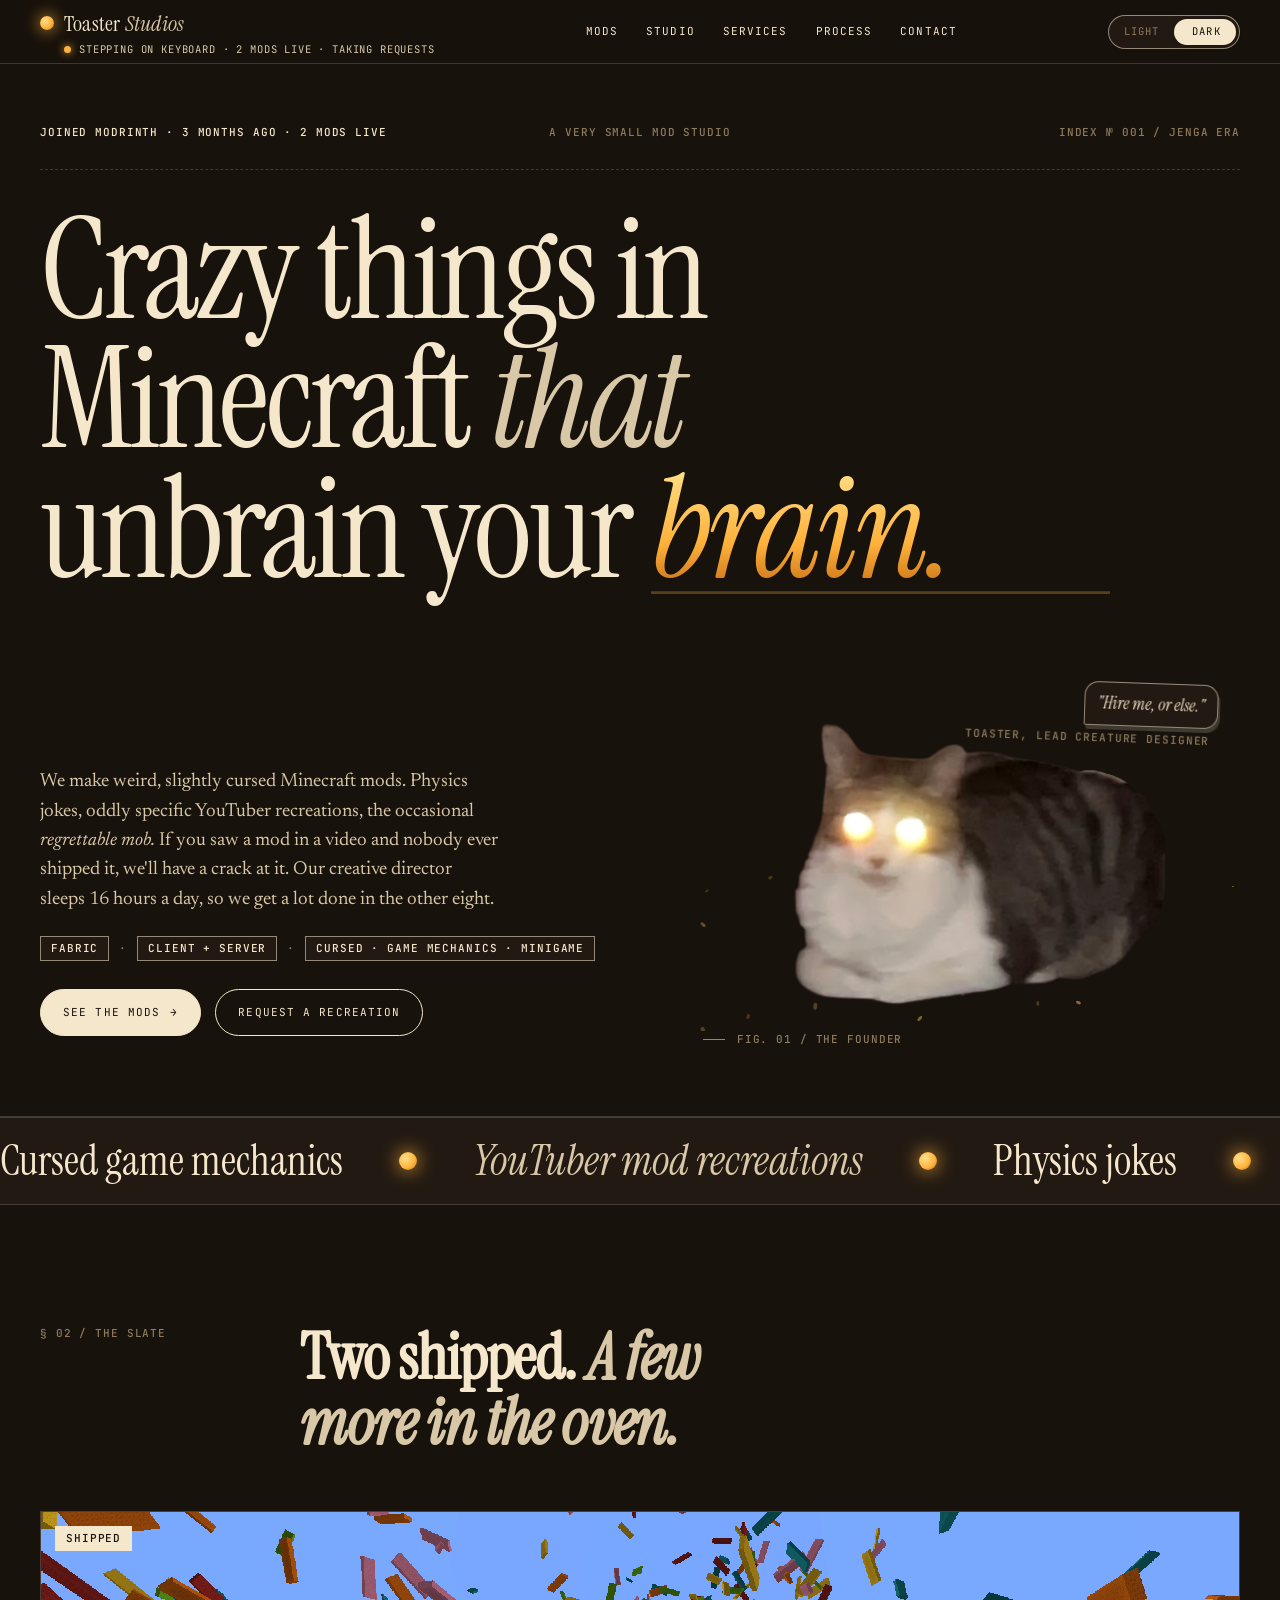
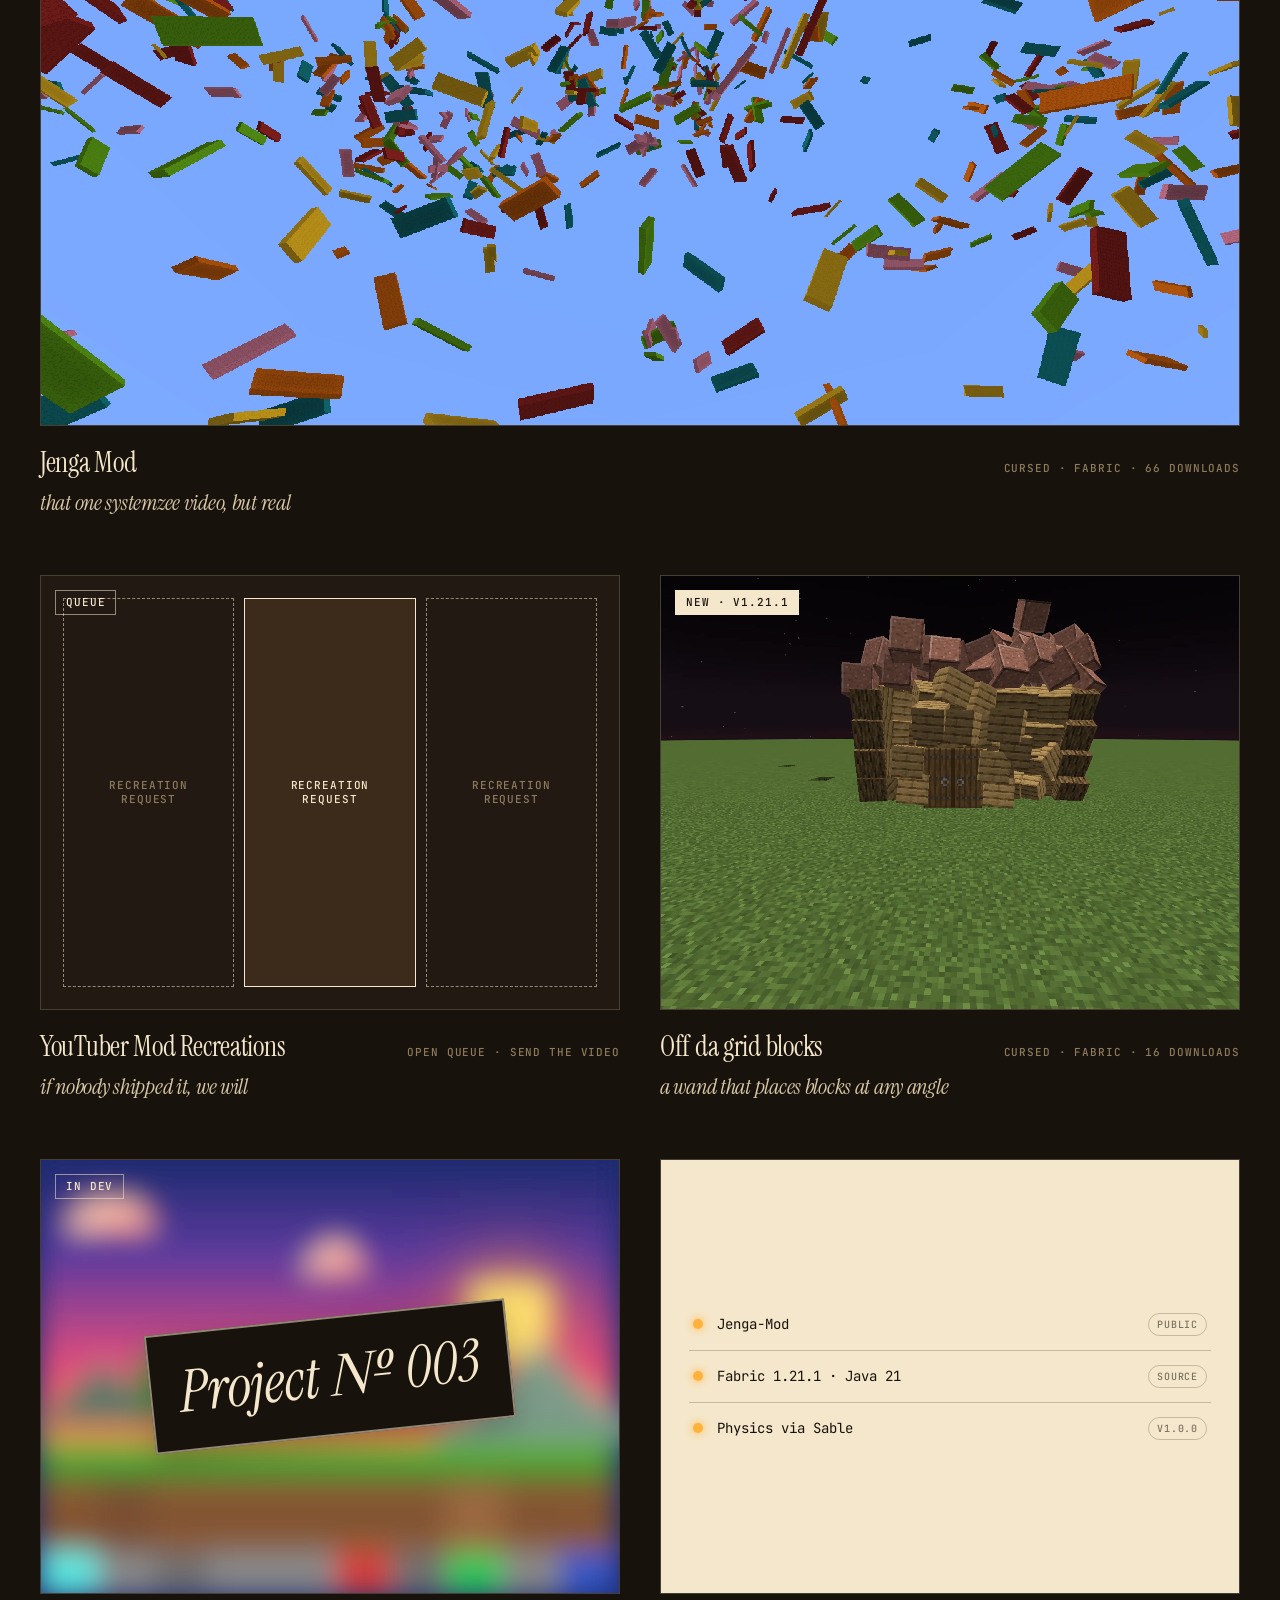
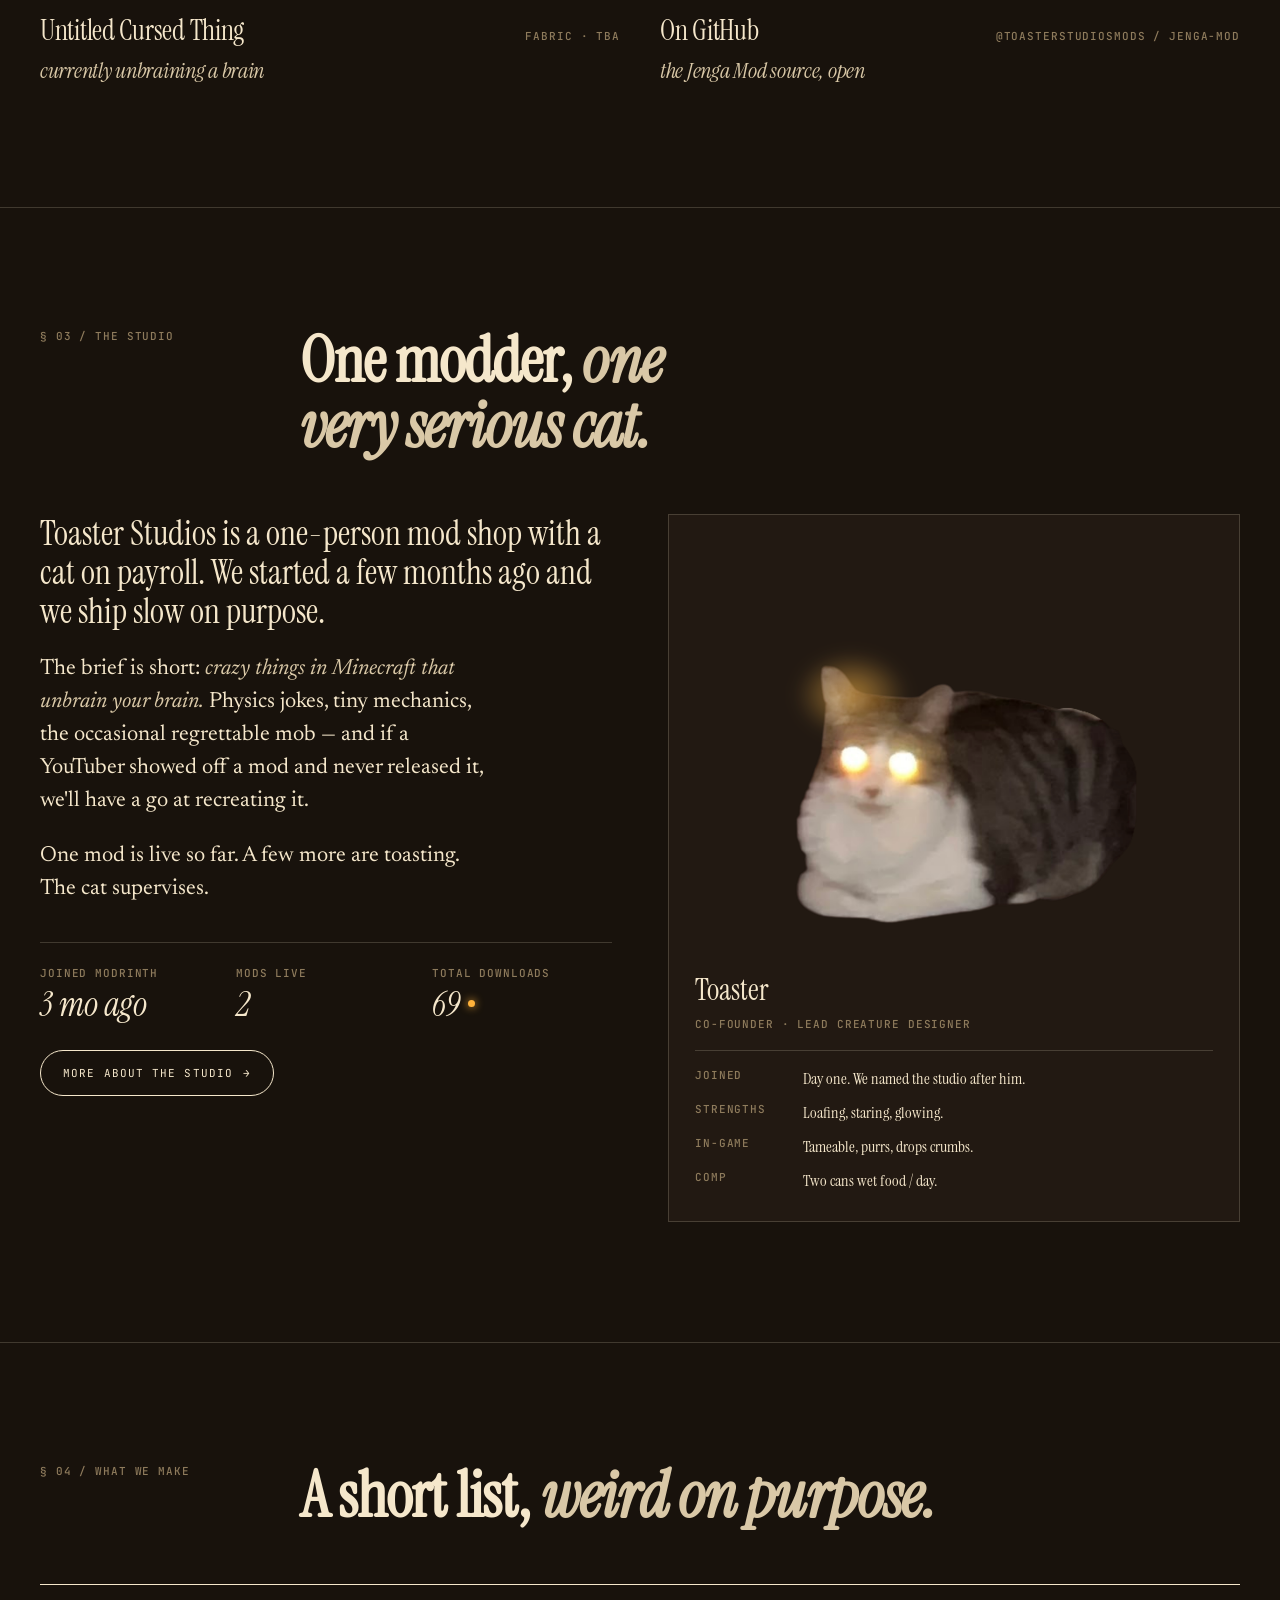
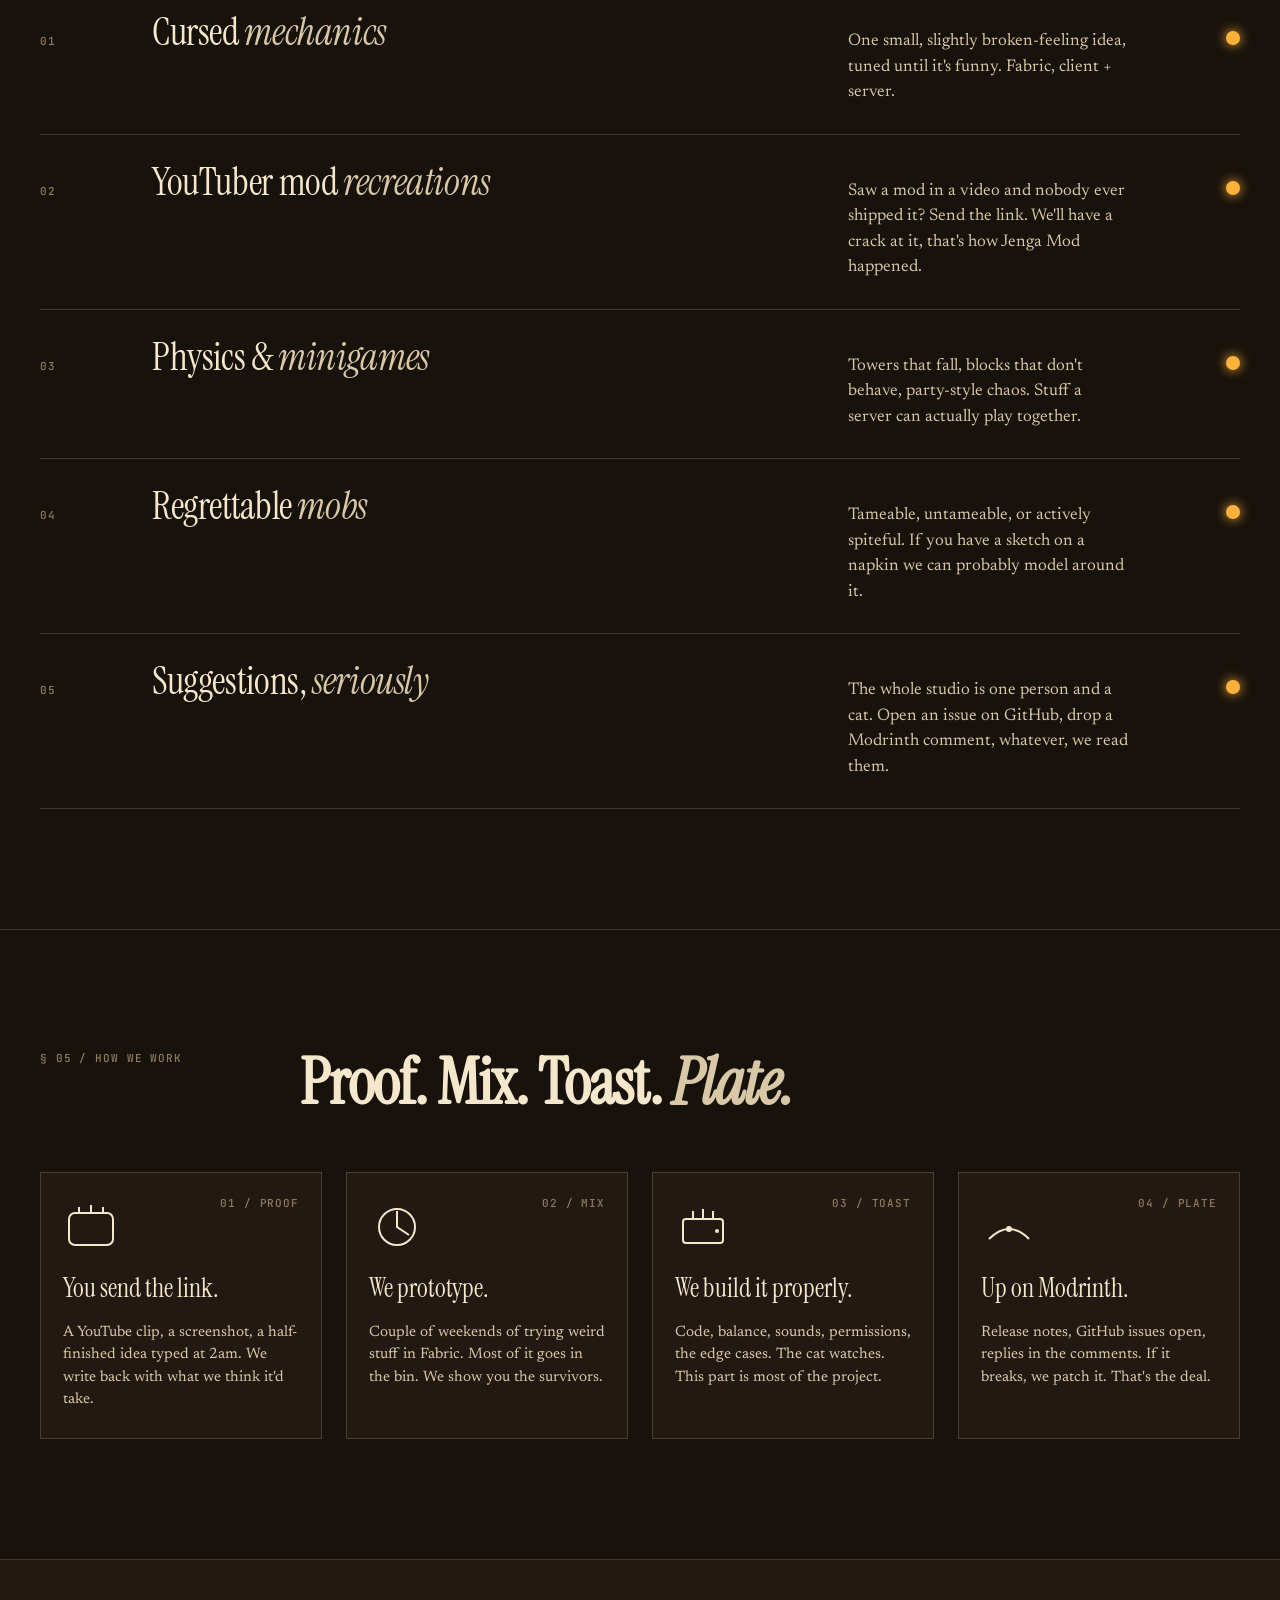
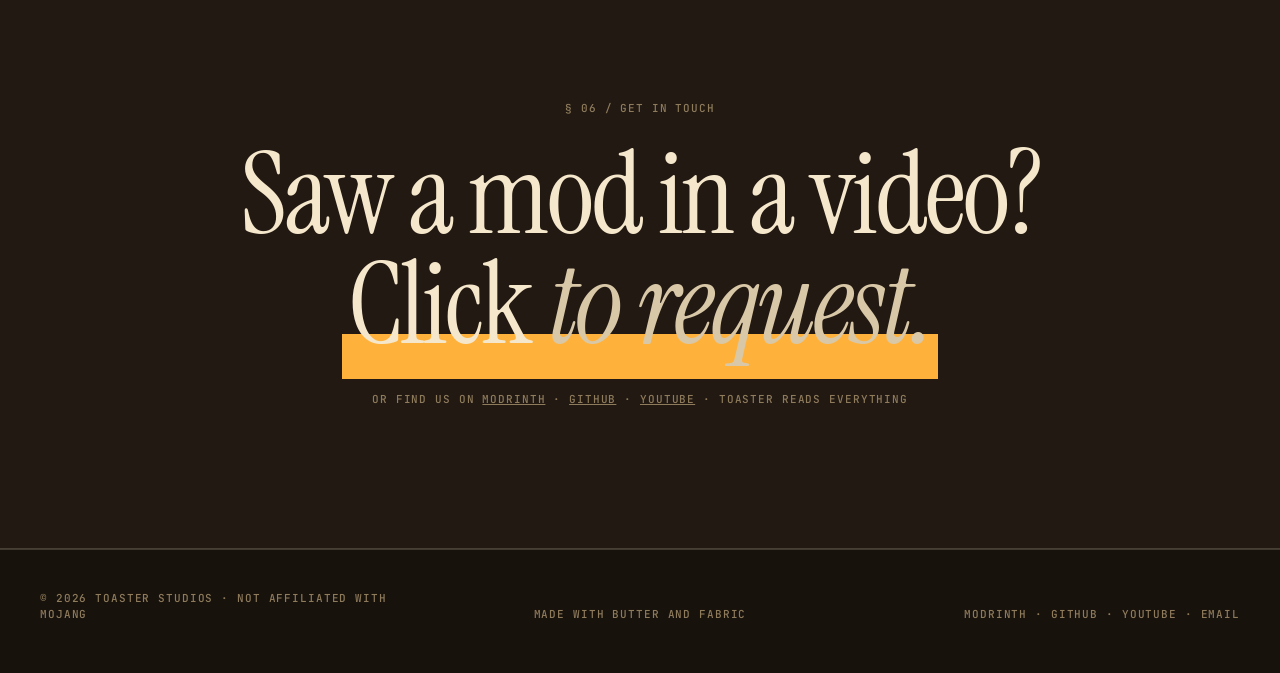
==== commit 0357585e: "Rebuild: multi-page site, dark default, live Modrinth counts, real Jenga content" ====
--- a/index.html
+++ b/index.html
@@ -191,20 +191,20 @@
         </div>
       </a>
 
-      <a class="work" href="https://github.com/ToasterStudiosMods" target="_blank" rel="noopener" data-reveal>
+      <a class="work" href="https://github.com/ToasterStudiosMods/Jenga-Mod" target="_blank" rel="noopener" data-reveal>
         <div class="frame">
           <div class="frame-art repos">
             <div class="repo-list" aria-hidden="true">
               <div class="repo"><span class="dot"></span><span class="name">Jenga-Mod</span><span class="meta-tag mono">Public</span></div>
-              <div class="repo"><span class="dot"></span><span class="name">Jenga-permissions</span><span class="meta-tag mono">Public</span></div>
-              <div class="repo"><span class="dot"></span><span class="name">Jenga-Issues</span><span class="meta-tag mono">Public</span></div>
+              <div class="repo"><span class="dot"></span><span class="name">Fabric 1.21.1 · Java 21</span><span class="meta-tag mono">Source</span></div>
+              <div class="repo"><span class="dot"></span><span class="name">Physics via Sable</span><span class="meta-tag mono">v1.0.0</span></div>
             </div>
             <span class="badge mono outline">SOURCE</span>
           </div>
         </div>
         <div class="meta">
-          <h3>On GitHub <span class="sub">three repos and counting</span></h3>
-          <span class="mono tags">@ToasterStudiosMods</span>
+          <h3>On GitHub <span class="sub">the Jenga Mod source, open</span></h3>
+          <span class="mono tags">@ToasterStudiosMods / Jenga-Mod</span>
         </div>
       </a>
 
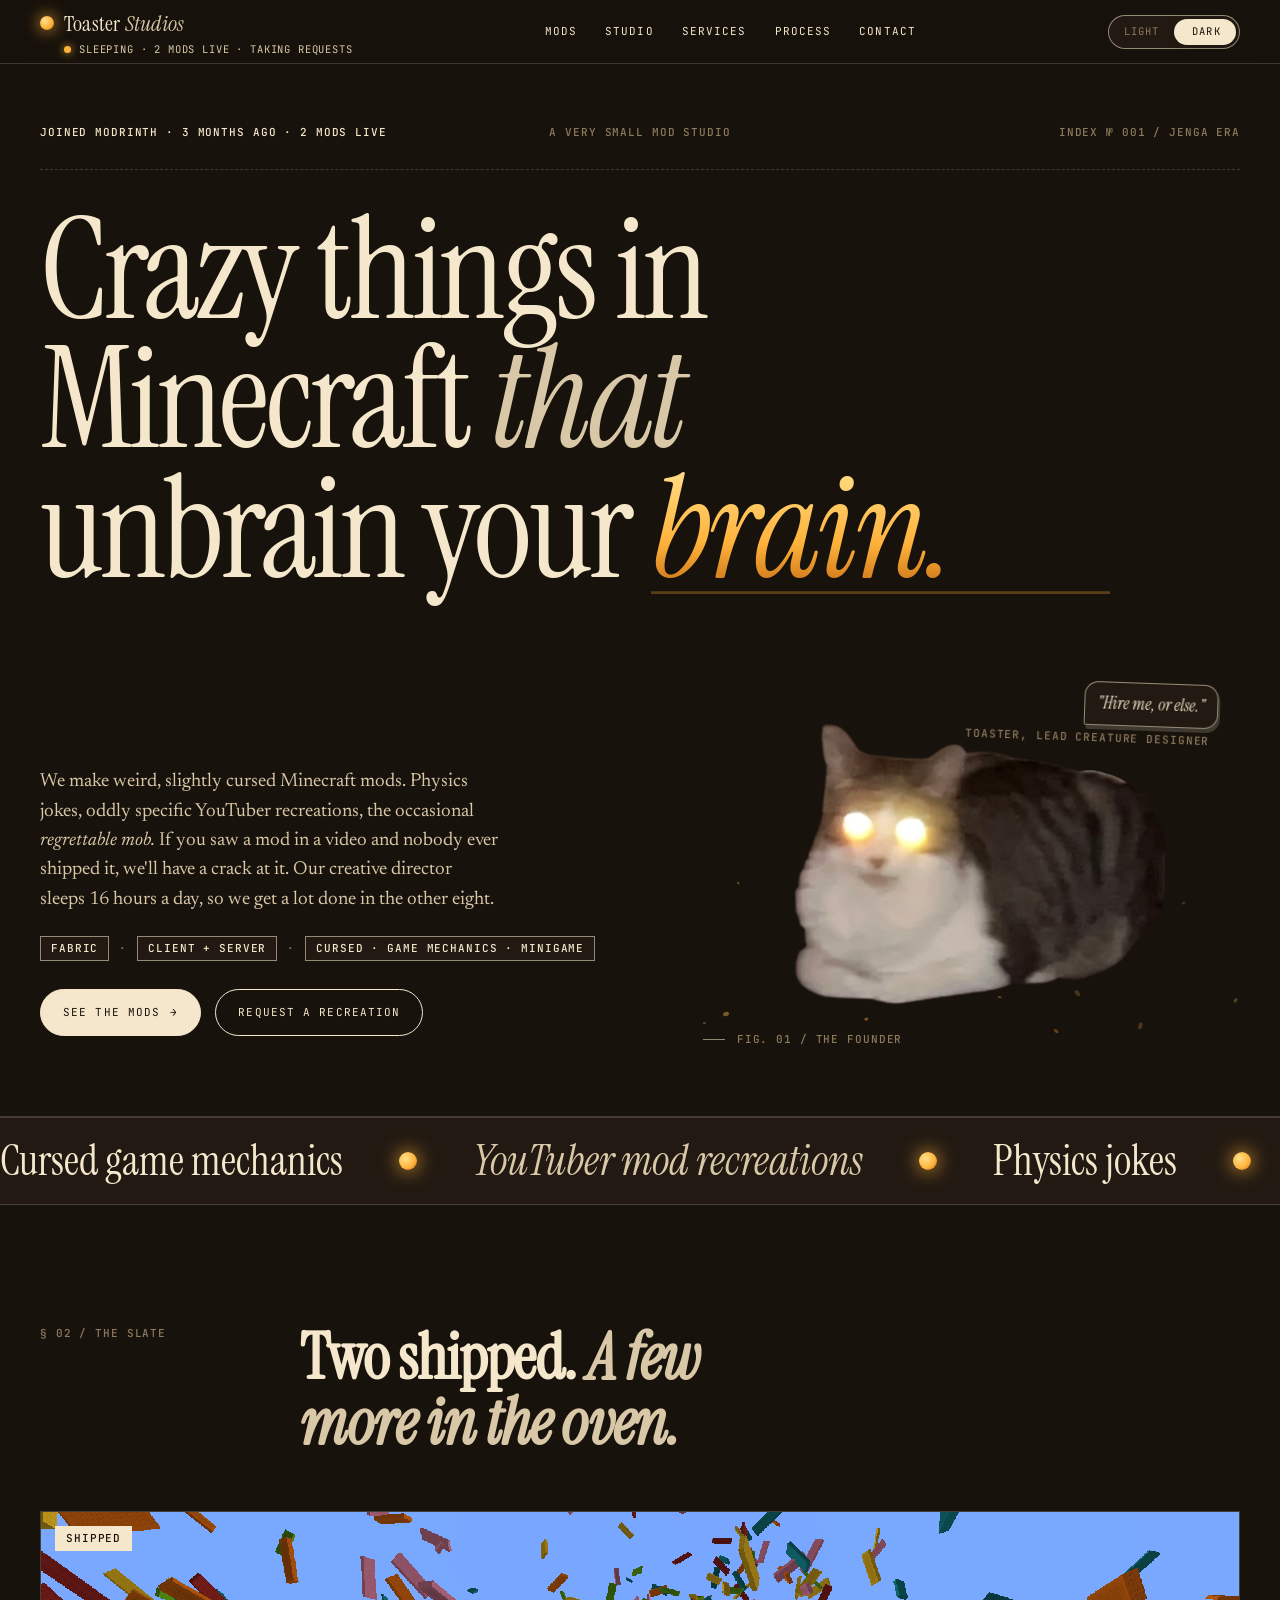
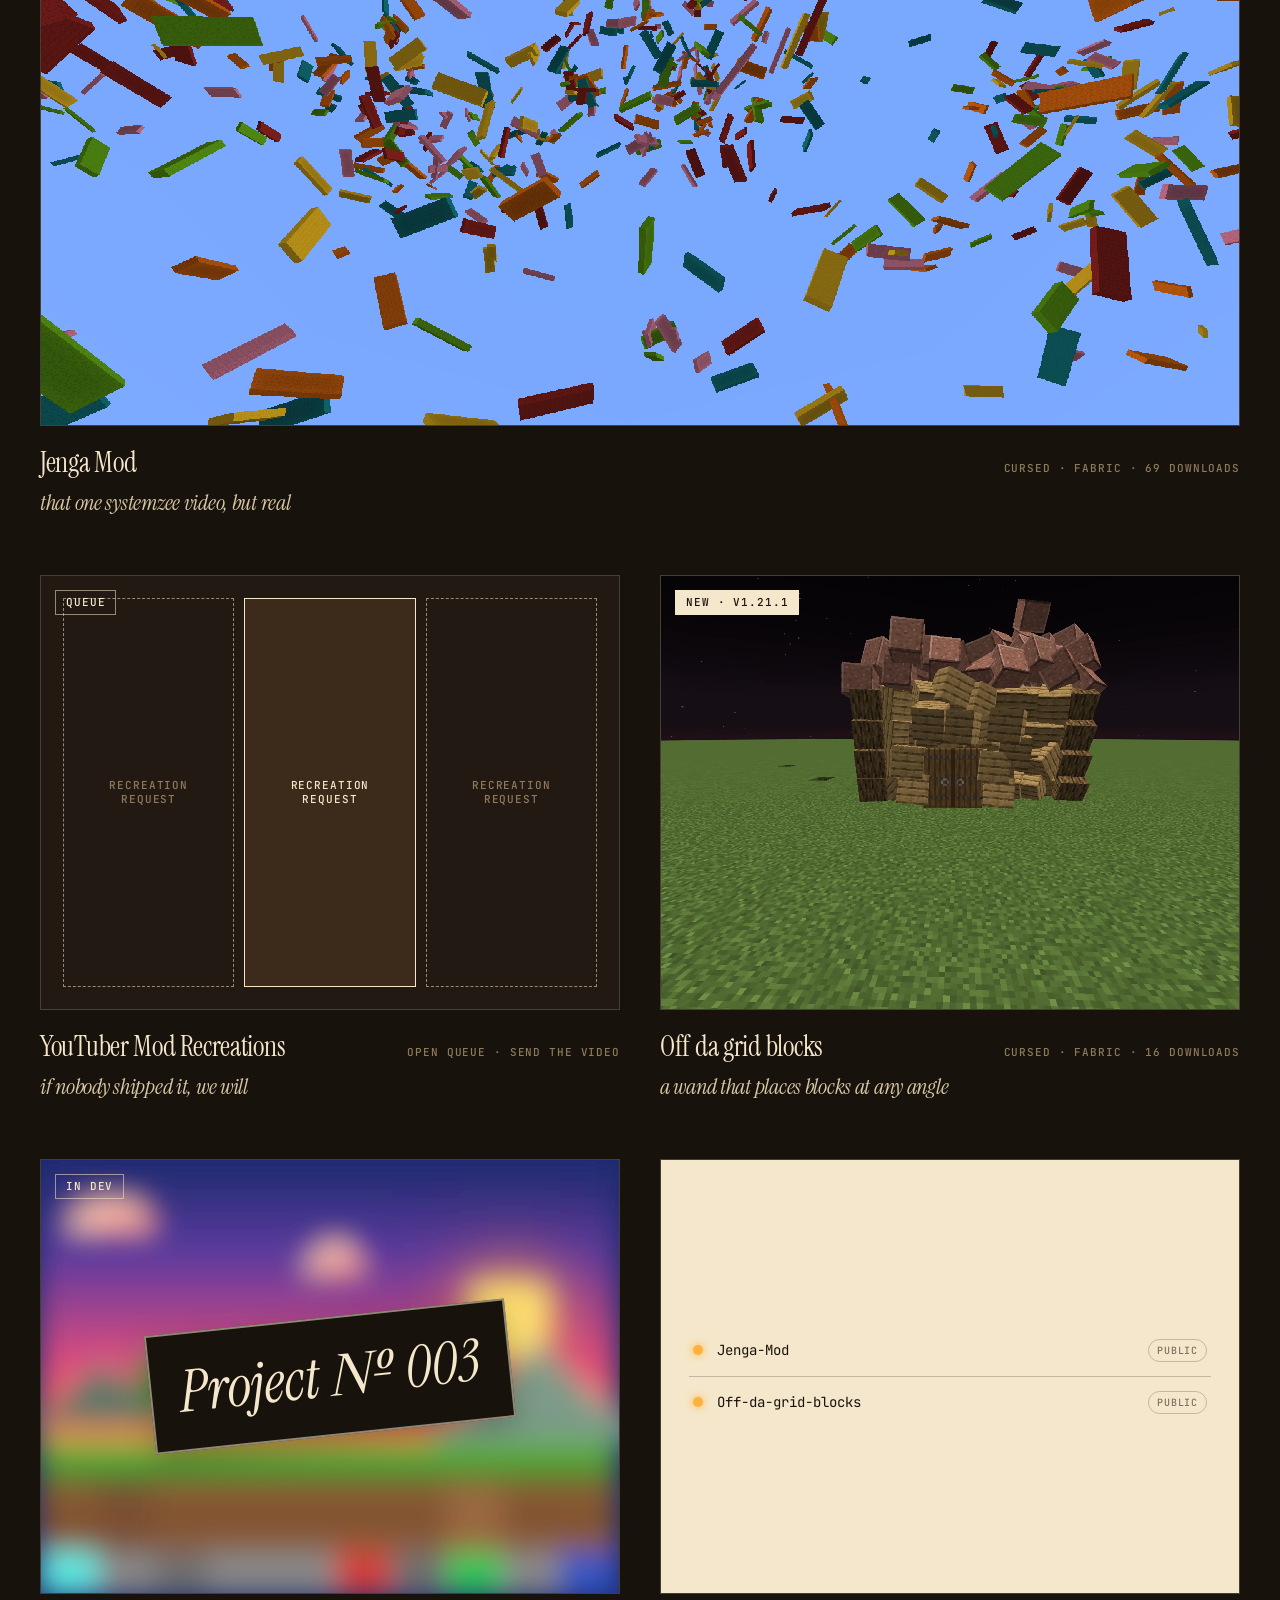
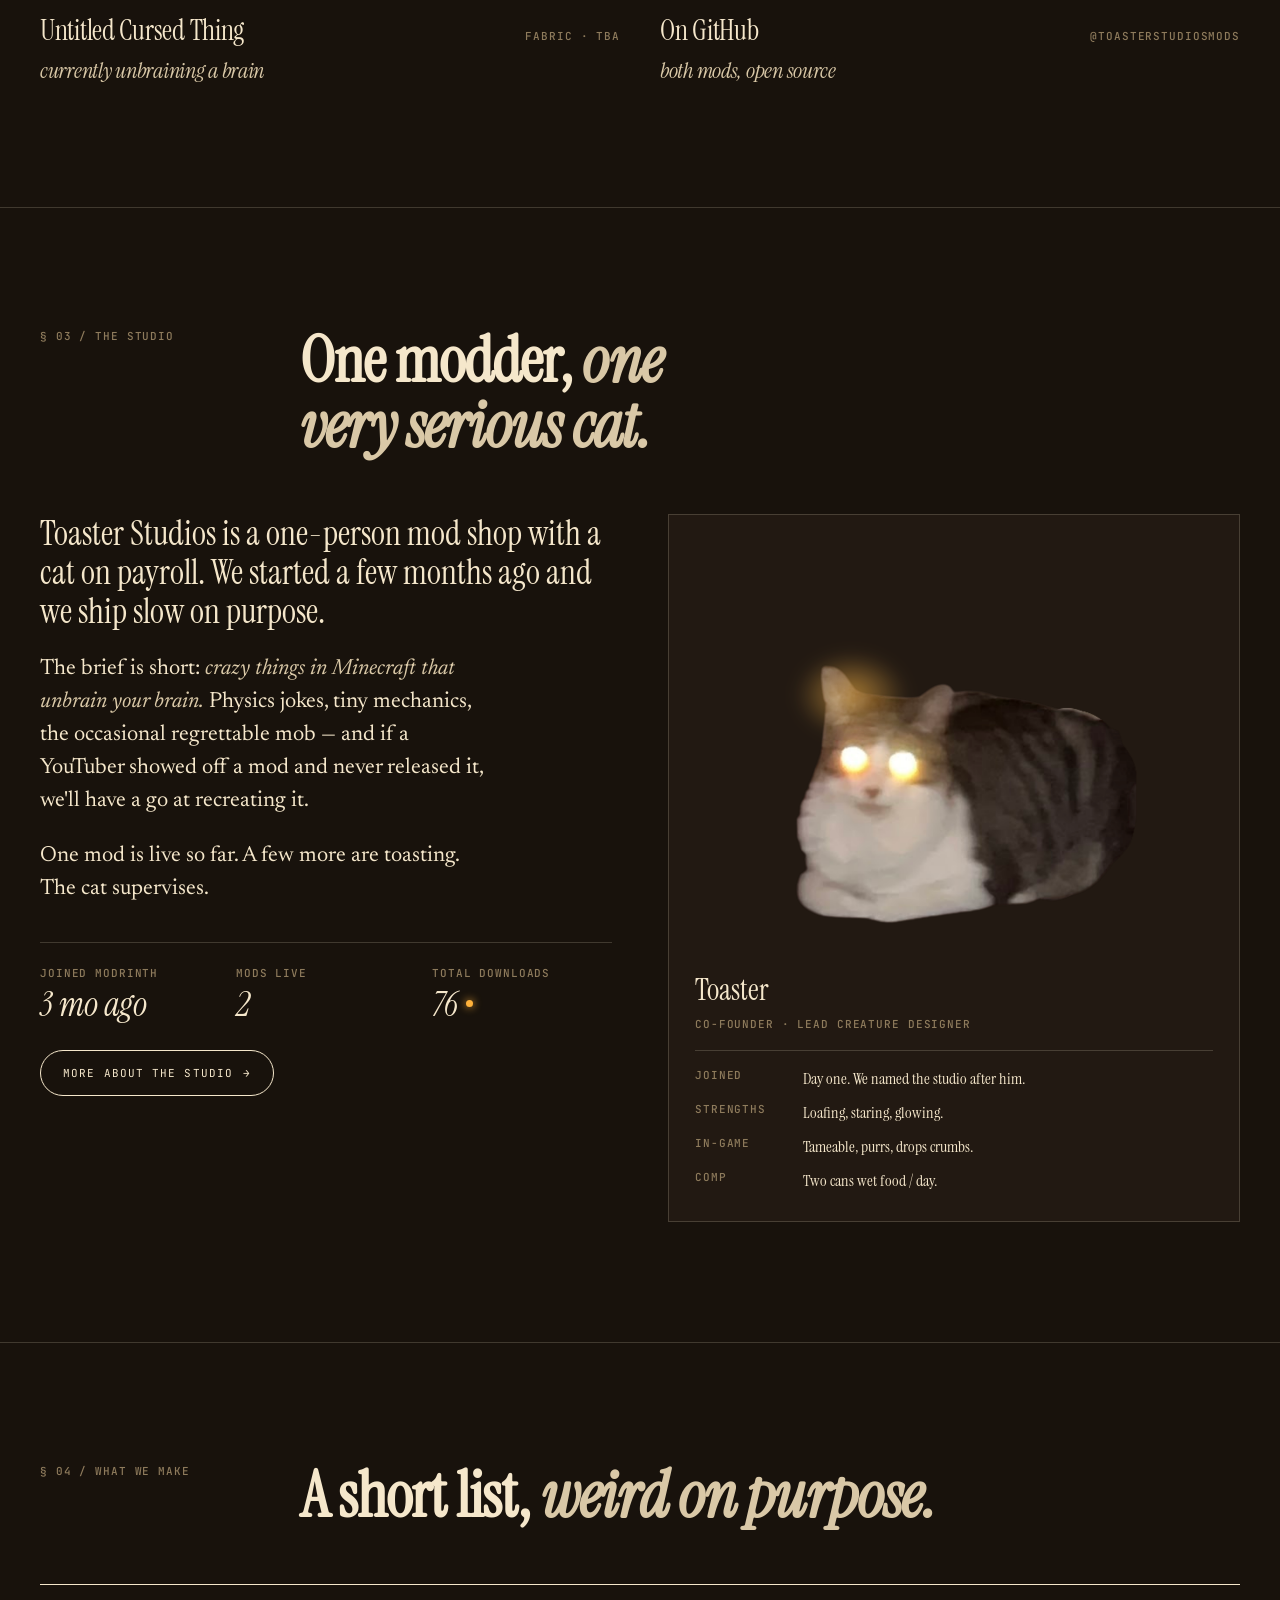
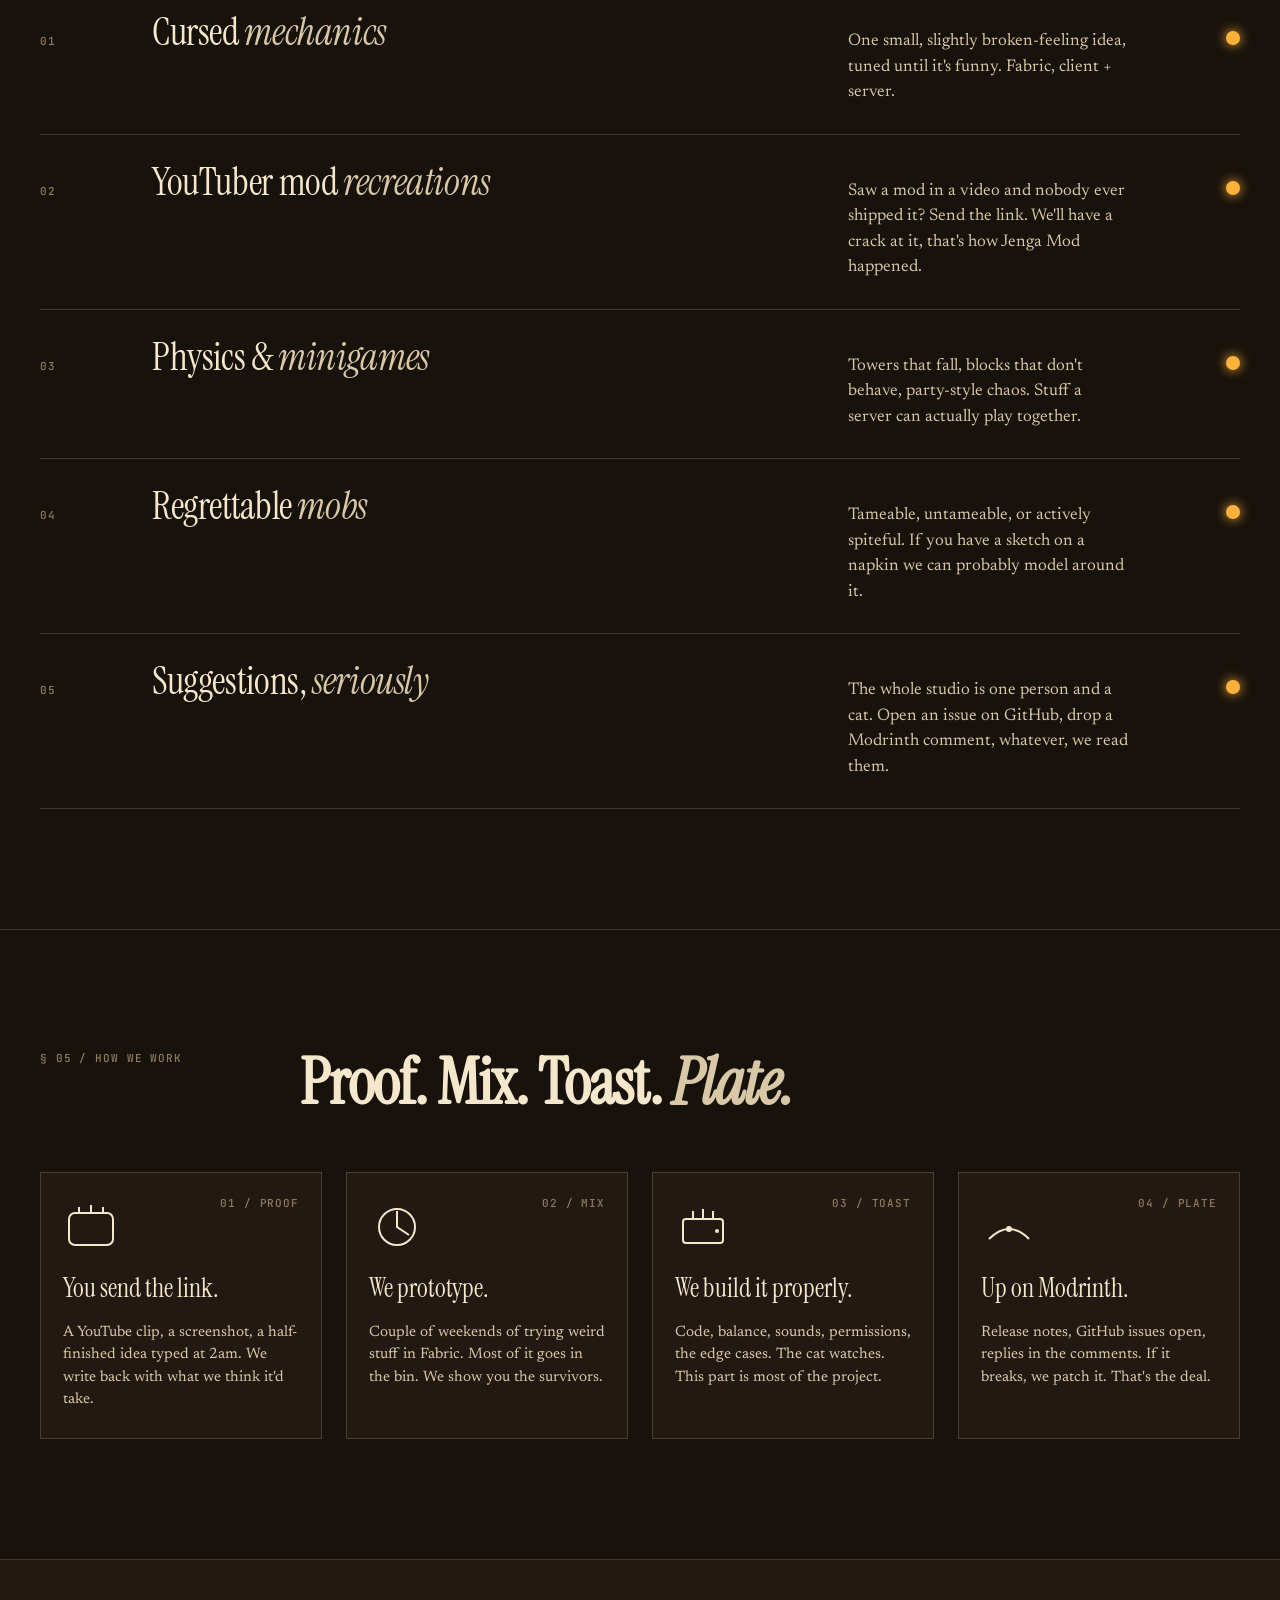
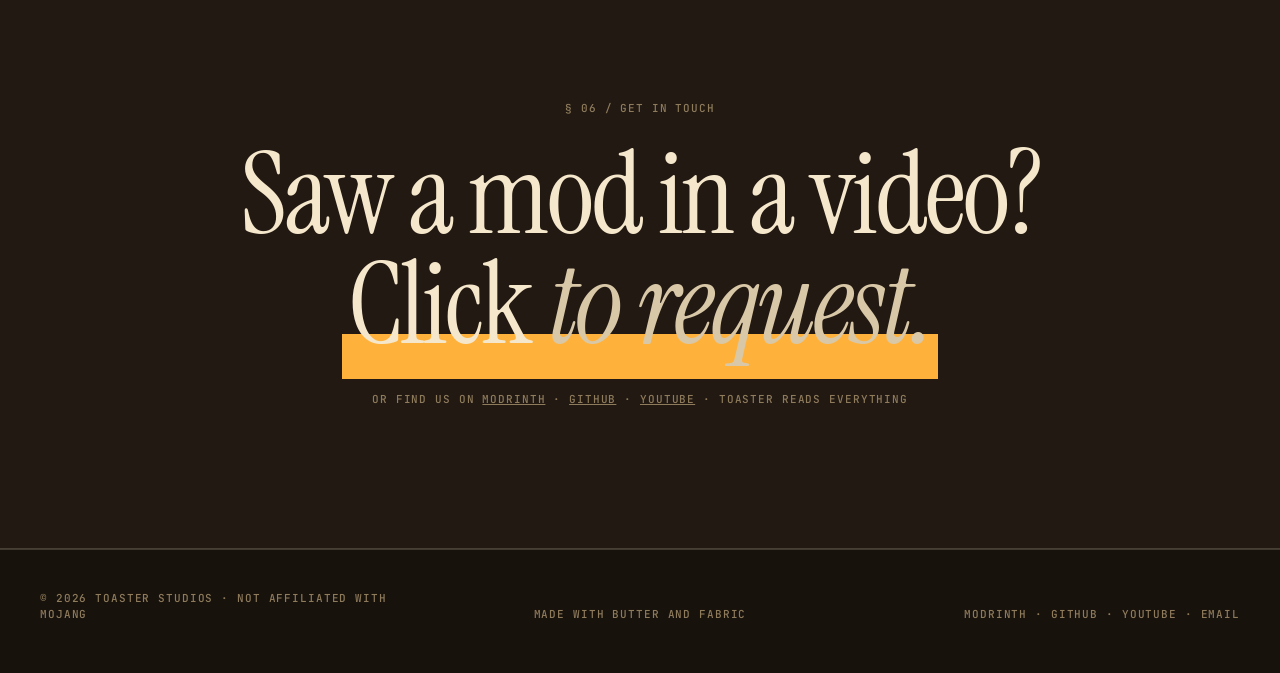
==== commit 62d476df: "" ====
--- a/index.html
+++ b/index.html
@@ -191,22 +191,21 @@
         </div>
       </a>
 
-      <a class="work" href="https://github.com/ToasterStudiosMods/Jenga-Mod" target="_blank" rel="noopener" data-reveal>
+      <div class="work repos-card" data-reveal>
         <div class="frame">
           <div class="frame-art repos">
-            <div class="repo-list" aria-hidden="true">
-              <div class="repo"><span class="dot"></span><span class="name">Jenga-Mod</span><span class="meta-tag mono">Public</span></div>
-              <div class="repo"><span class="dot"></span><span class="name">Fabric 1.21.1 · Java 21</span><span class="meta-tag mono">Source</span></div>
-              <div class="repo"><span class="dot"></span><span class="name">Physics via Sable</span><span class="meta-tag mono">v1.0.0</span></div>
+            <div class="repo-list">
+              <a class="repo" href="https://github.com/ToasterStudiosMods/Jenga-Mod" target="_blank" rel="noopener"><span class="dot"></span><span class="name">Jenga-Mod</span><span class="meta-tag mono">Public</span></a>
+              <a class="repo" href="https://github.com/ToasterStudiosMods/Off-da-grid-blocks" target="_blank" rel="noopener"><span class="dot"></span><span class="name">Off-da-grid-blocks</span><span class="meta-tag mono">Public</span></a>
             </div>
             <span class="badge mono outline">SOURCE</span>
           </div>
         </div>
         <div class="meta">
-          <h3>On GitHub <span class="sub">the Jenga Mod source, open</span></h3>
-          <span class="mono tags">@ToasterStudiosMods / Jenga-Mod</span>
-        </div>
-      </a>
+          <h3>On GitHub <span class="sub">both mods, open source</span></h3>
+          <a class="mono tags" href="https://github.com/ToasterStudiosMods" target="_blank" rel="noopener">@ToasterStudiosMods</a>
+        </div>
+      </div>
 
     </div>
   </div>
--- a/assets/css/site.css
+++ b/assets/css/site.css
@@ -666,6 +666,15 @@
   border: 1px solid color-mix(in oklab, var(--bg) 22%, transparent);
   padding: 3px 8px; border-radius: 999px;
 }
+/* clickable repo rows (each links to its own repo) */
+.frame-art.repos a.repo { text-decoration: none; color: inherit; cursor: pointer; transition: background 0.2s ease; }
+.frame-art.repos a.repo:hover { background: color-mix(in oklab, var(--bg) 12%, transparent); }
+.frame-art.repos a.repo:hover .name { text-decoration: underline; text-underline-offset: 3px; }
+.frame-art.repos a.repo:hover .dot { box-shadow: 0 0 12px var(--glow); }
+/* this tile is a list of links, not one single link */
+.work.repos-card { cursor: default; }
+.meta a.tags { text-decoration: none; transition: color 0.2s; }
+.meta a.tags:hover { color: var(--ink); }
 
 /* ---------- STUDIO / ABOUT ---------- */
 .about-grid {
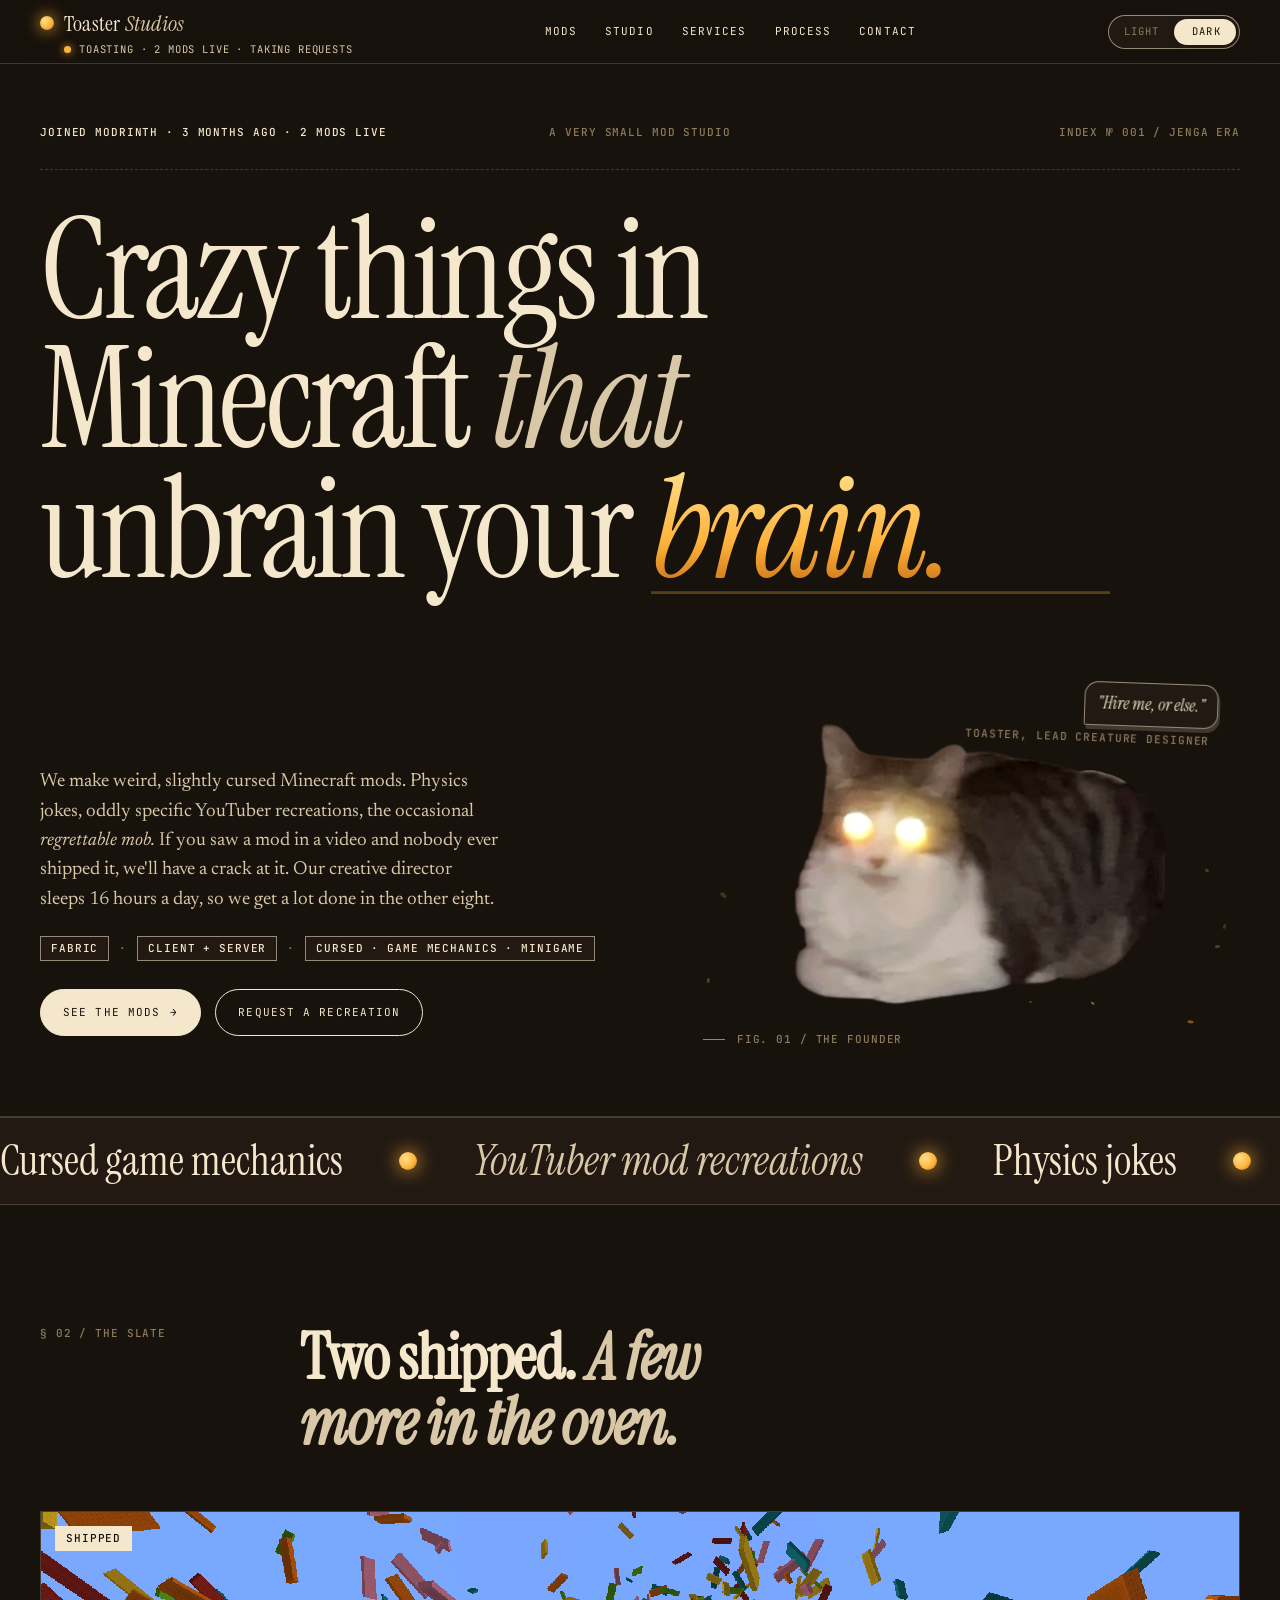
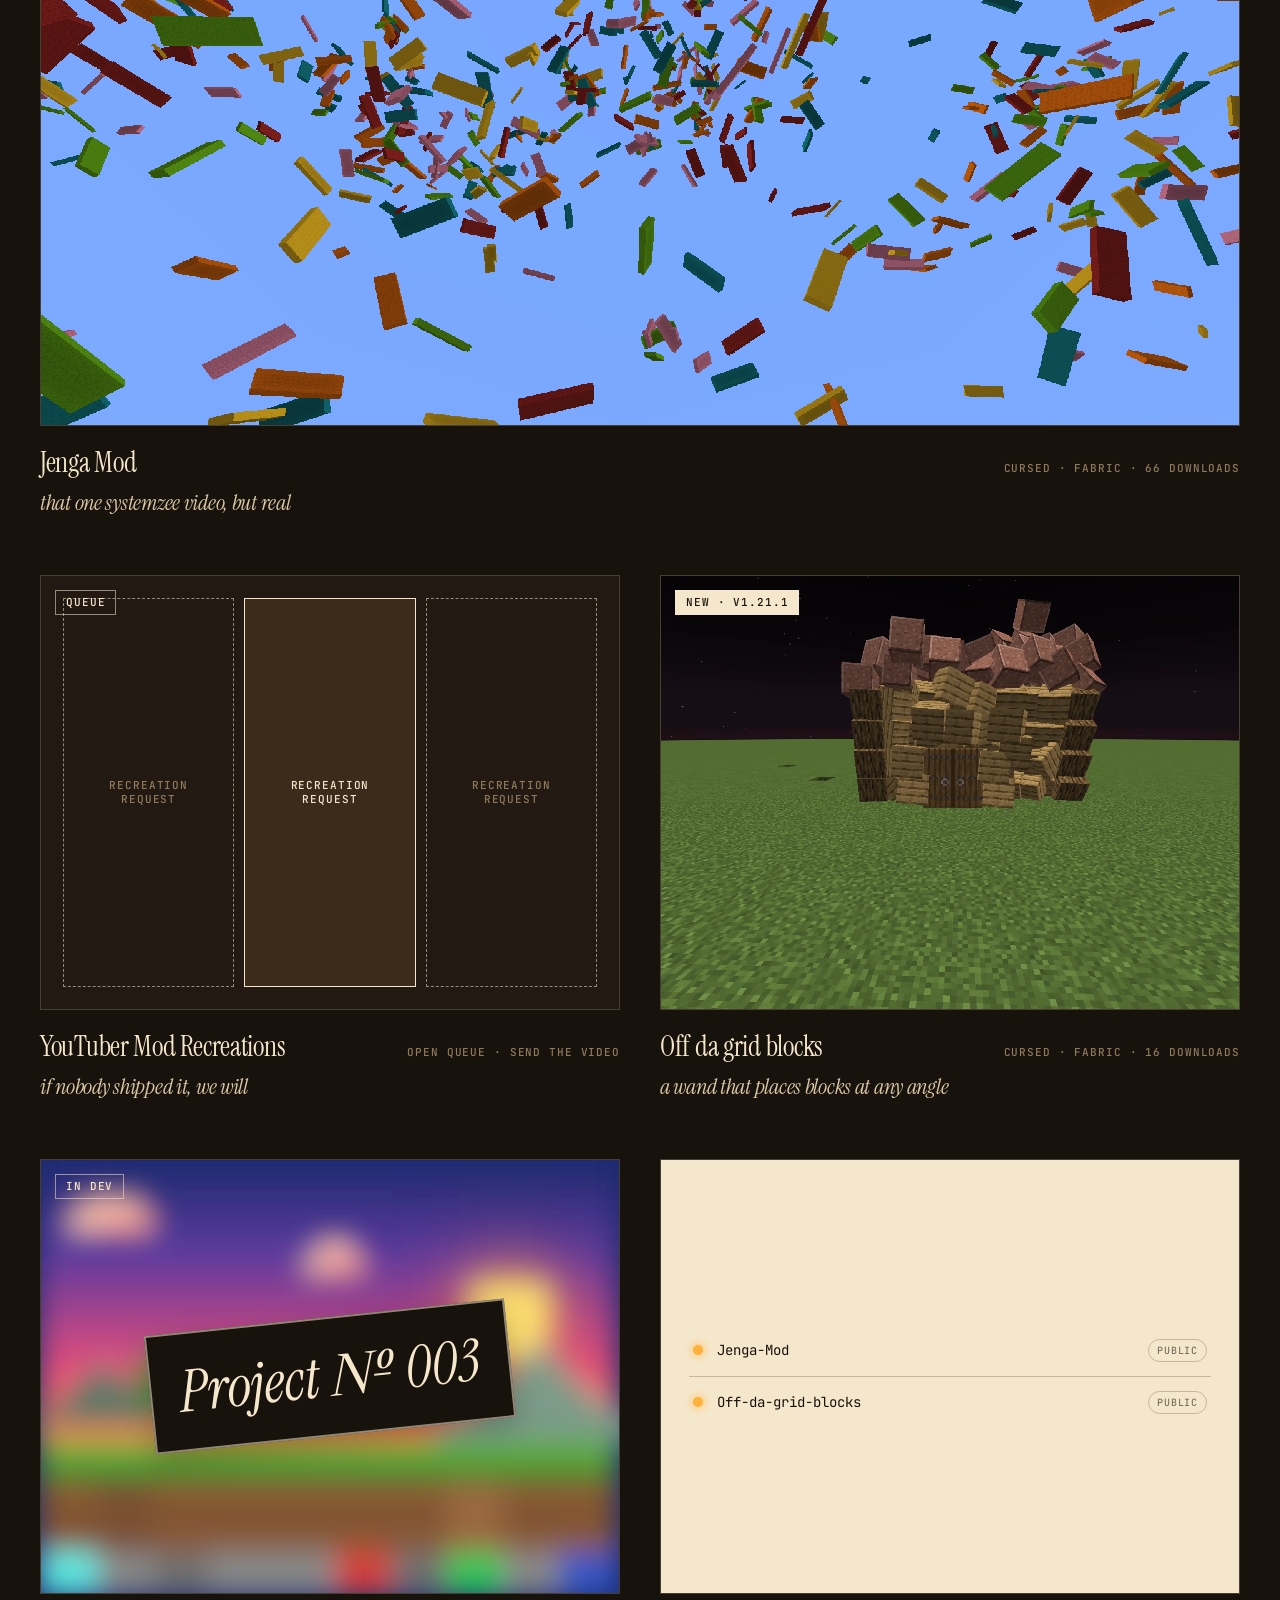
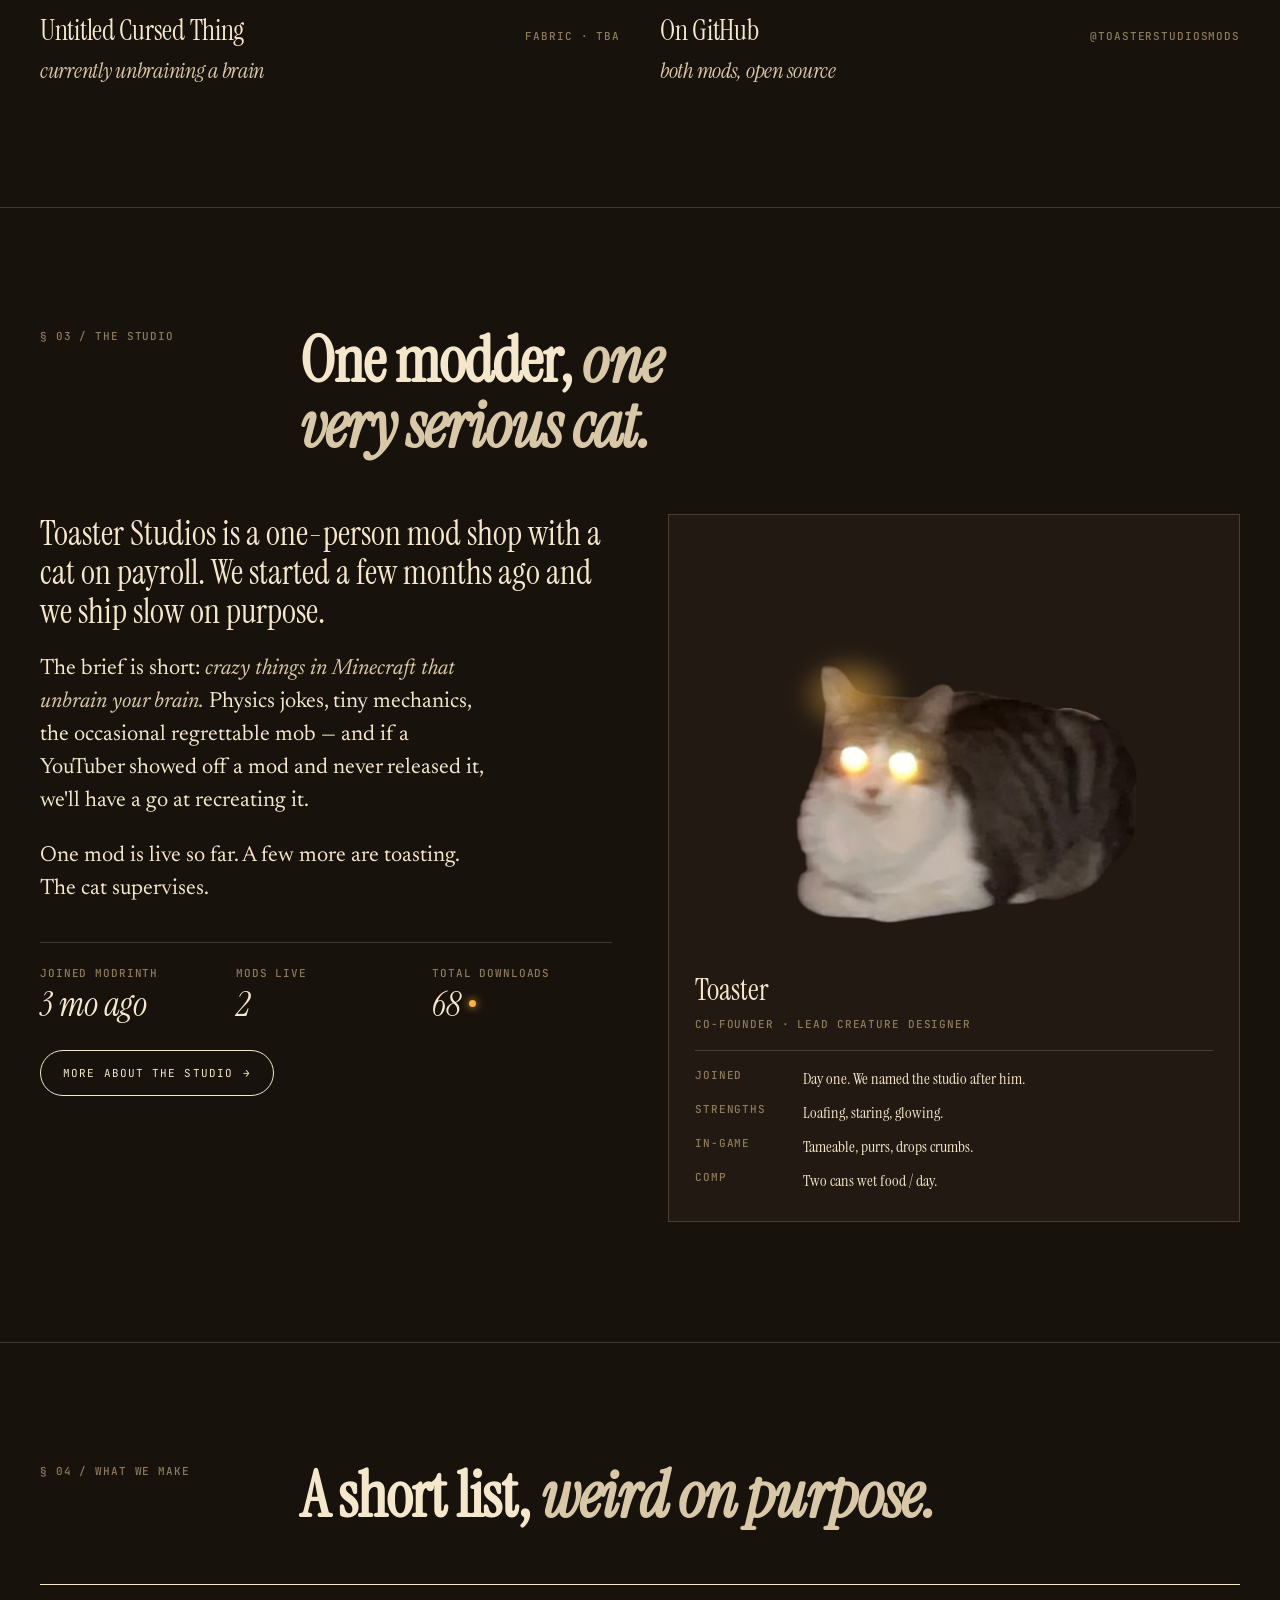
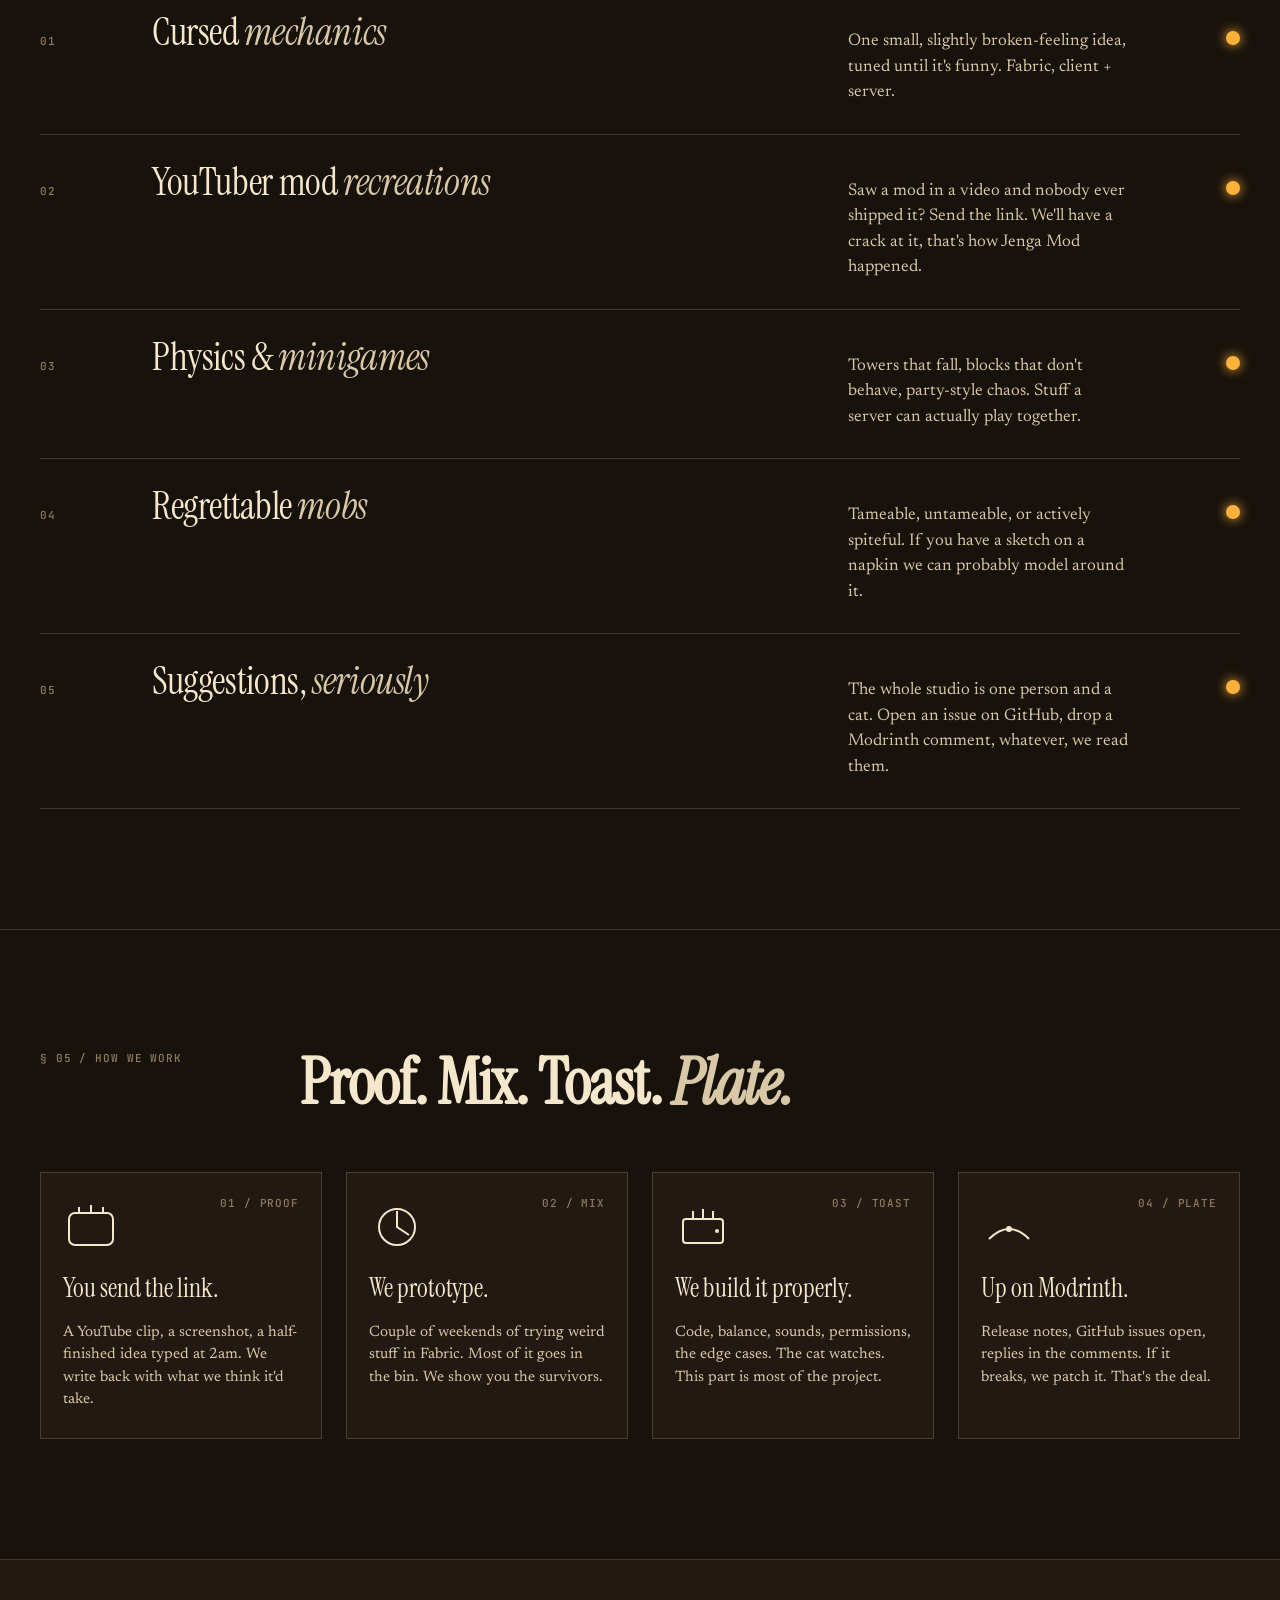
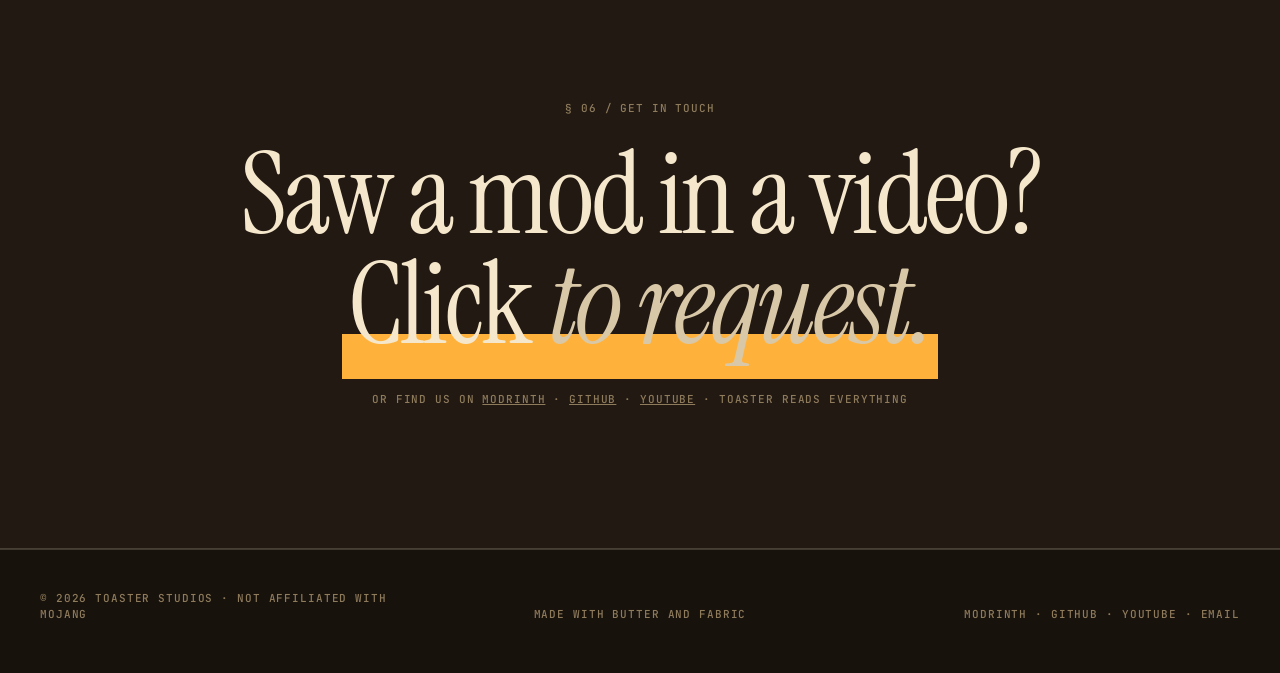
==== commit 38cb3b34: "" ====
--- a/index.html
+++ b/index.html
@@ -6,6 +6,8 @@
 <meta name="description" content="A very small Minecraft mod studio. Weird, slightly cursed Fabric mods, oddly specific YouTuber recreations, and the occasional regrettable mob. Run by one modder and one very serious cat." />
 <link rel="icon" type="image/x-icon" href="/assets/img/favicon.ico" />
 <meta name="viewport" content="width=device-width,initial-scale=1" />
+<!-- Google AdSense -->
+<script async src="https://pagead2.googlesyndication.com/pagead/js/adsbygoogle.js?client=ca-pub-9911131262467249" crossorigin="anonymous"></script>
 <link rel="preconnect" href="https://fonts.googleapis.com" />
 <link rel="preconnect" href="https://fonts.gstatic.com" crossorigin />
 <link rel="stylesheet" href="https://fonts.googleapis.com/css2?family=Instrument+Serif:ital@0;1&family=JetBrains+Mono:wght@400;500&family=Newsreader:ital,opsz,wght@0,6..72,400;0,6..72,500;1,6..72,400&display=swap" />
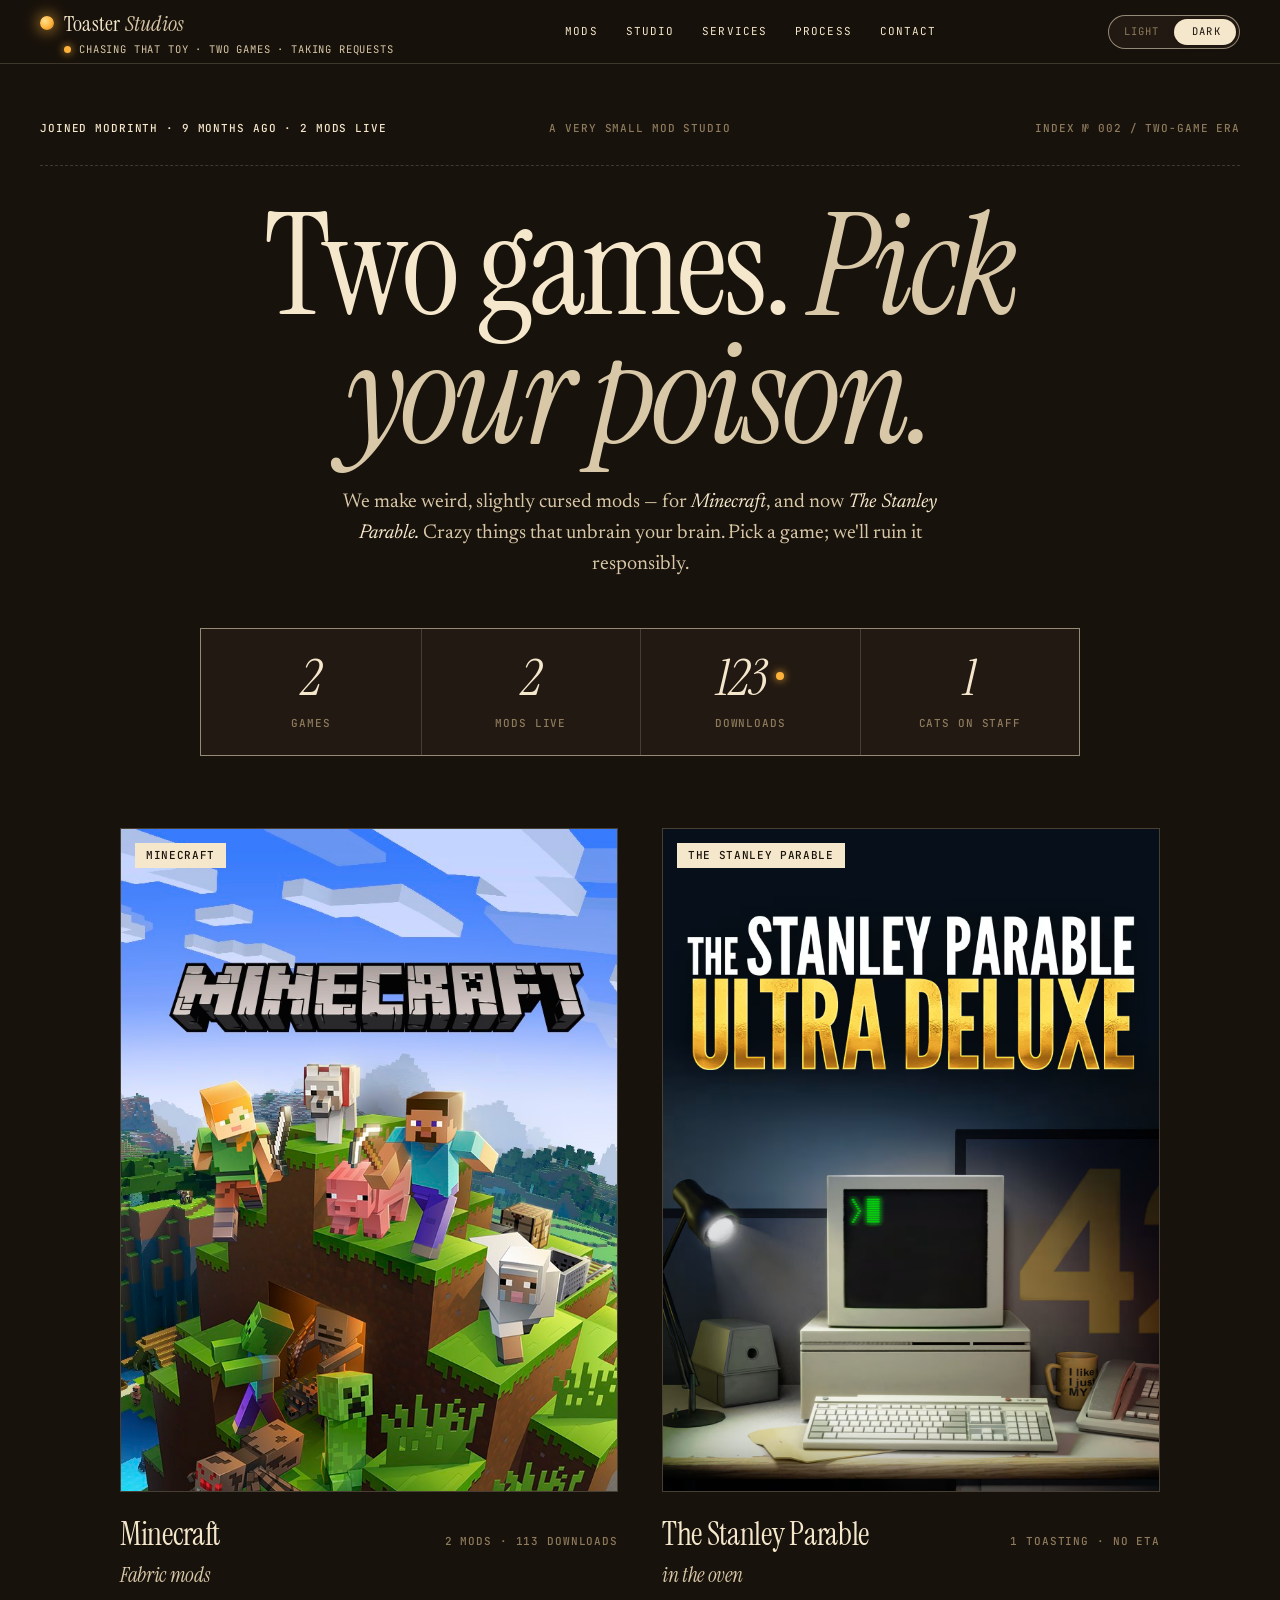
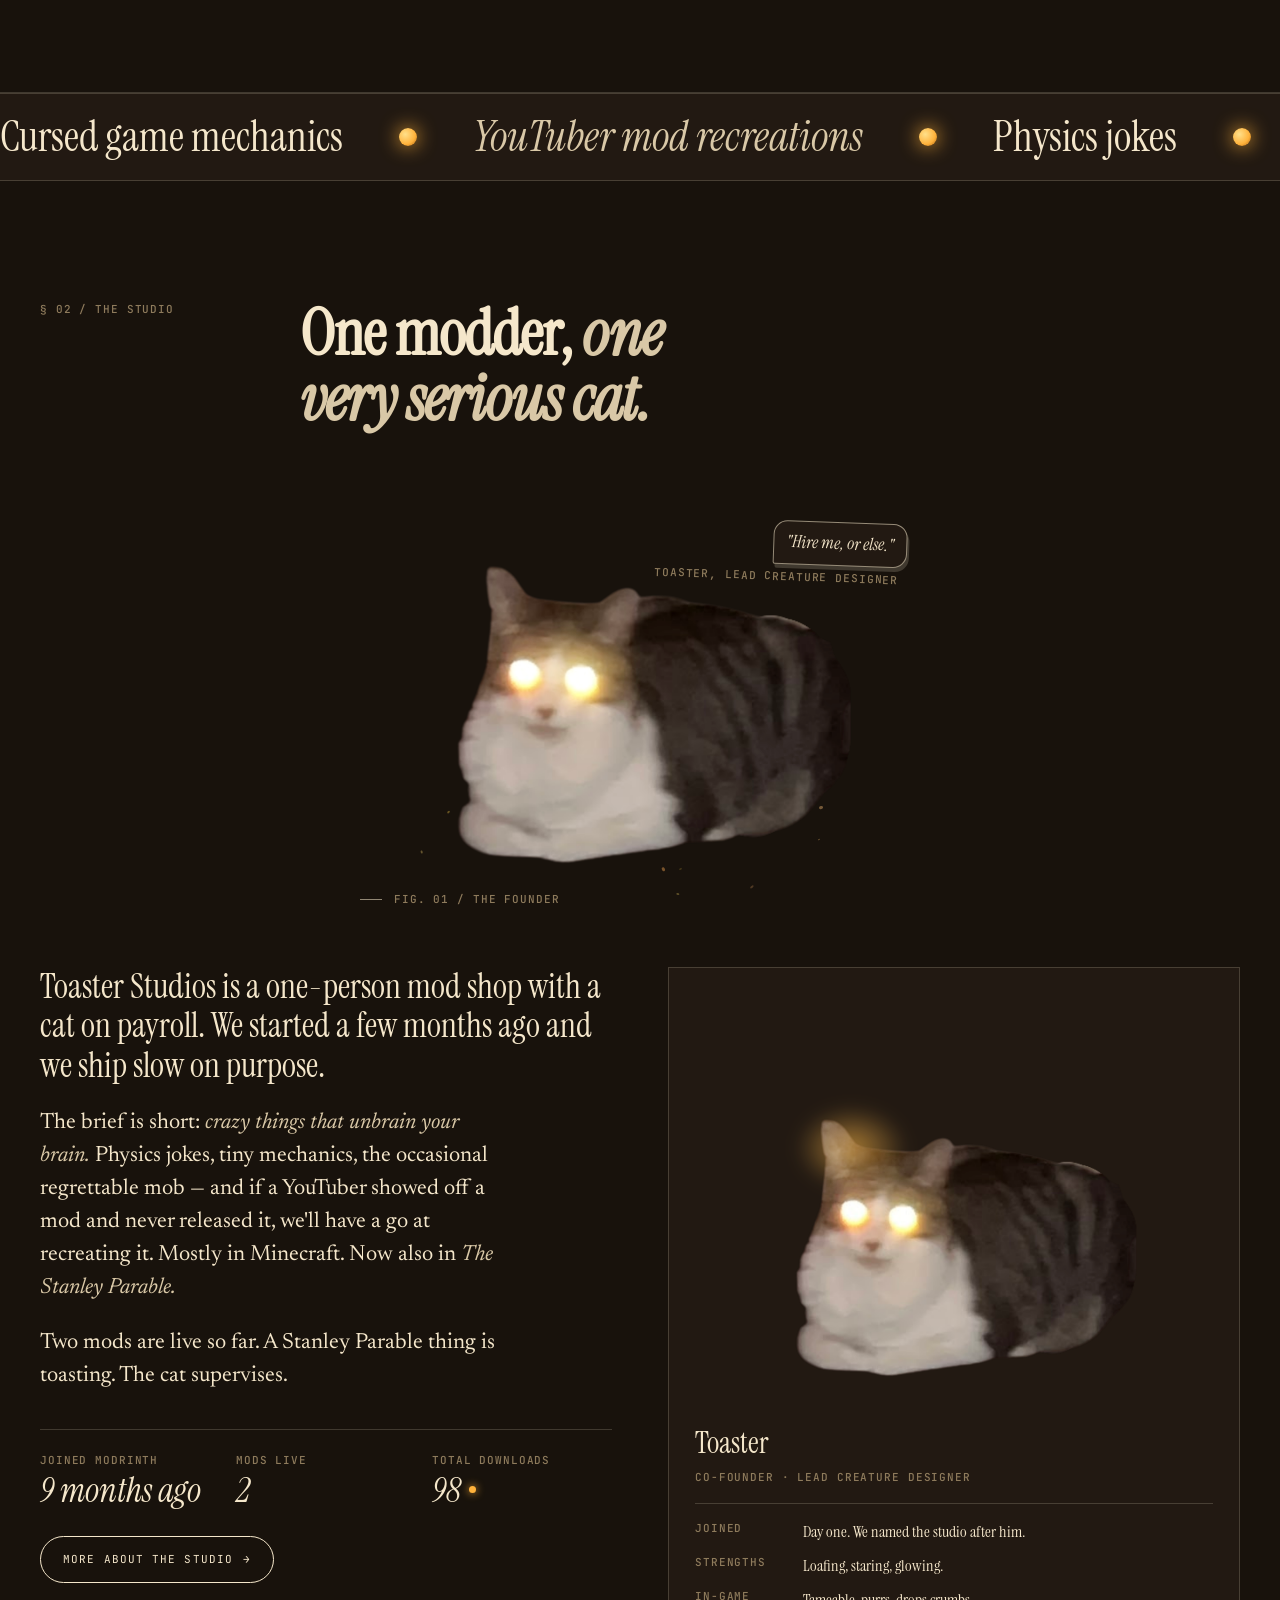
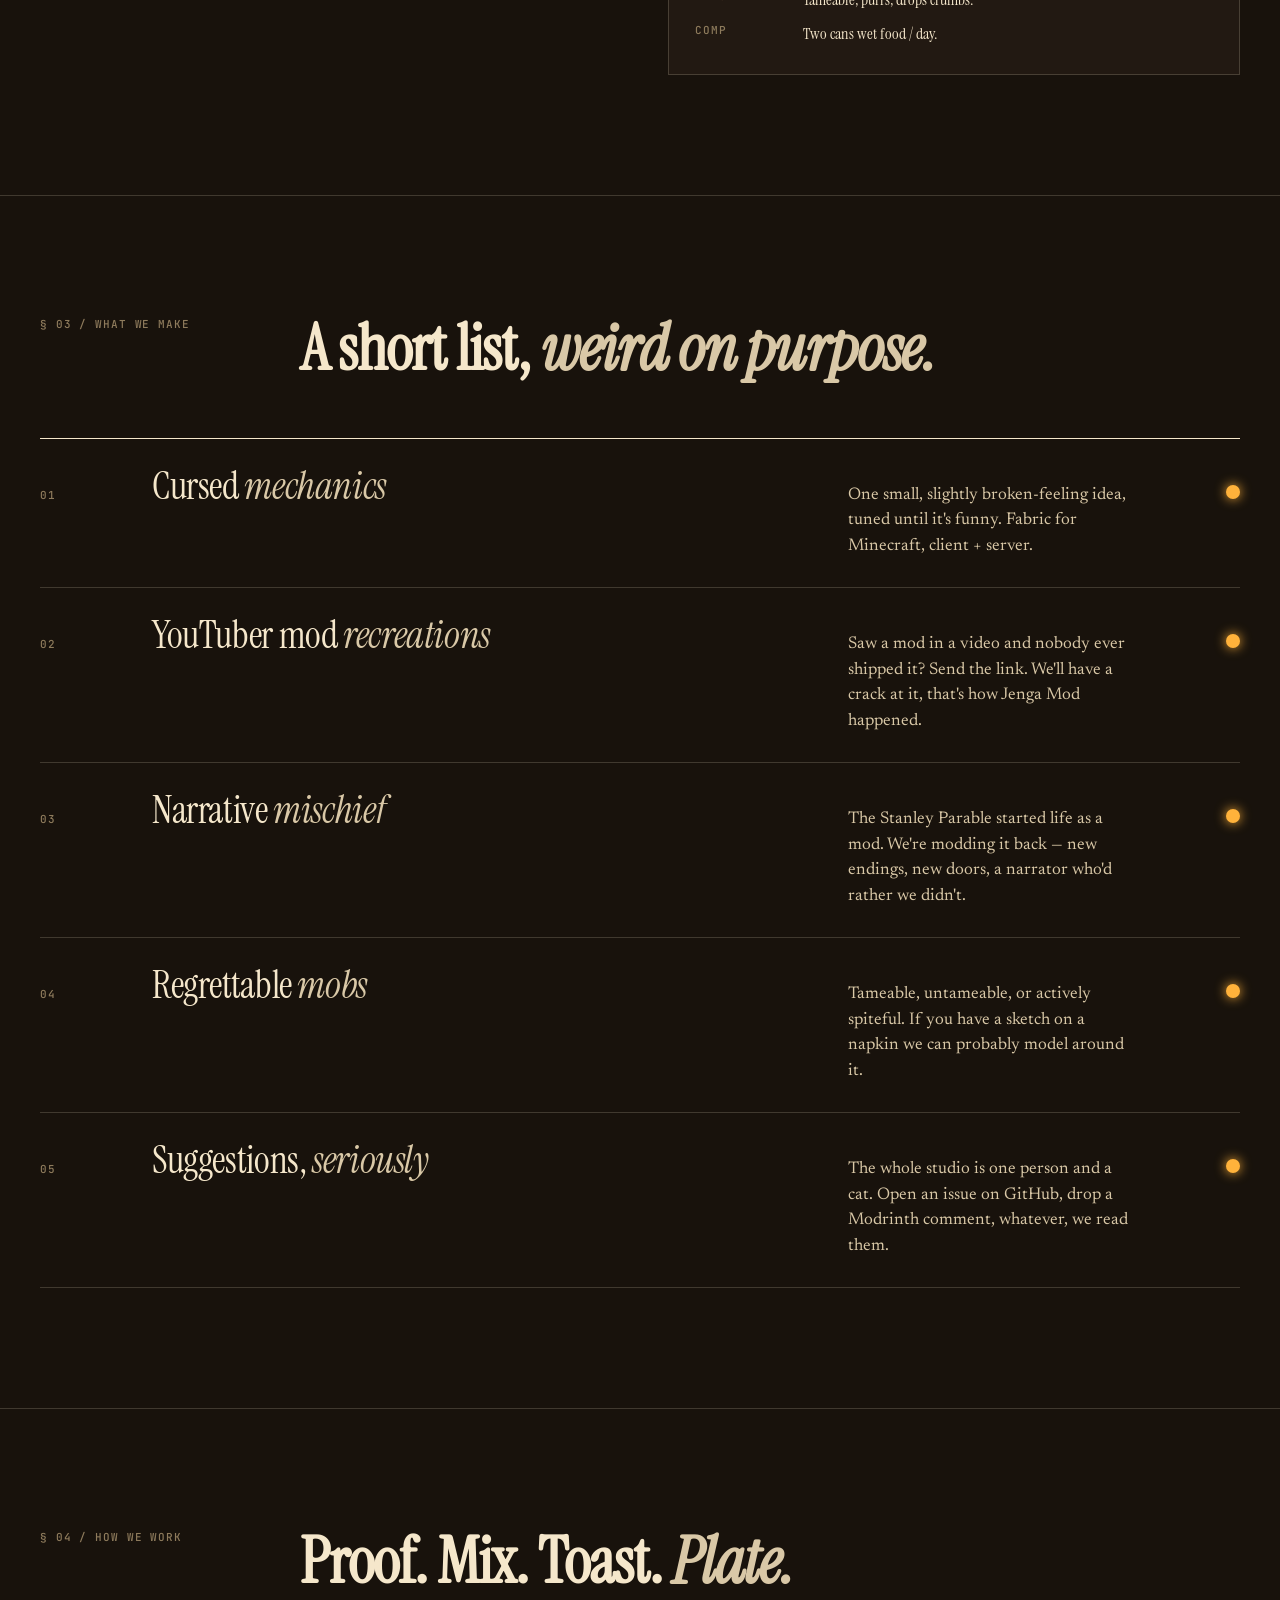
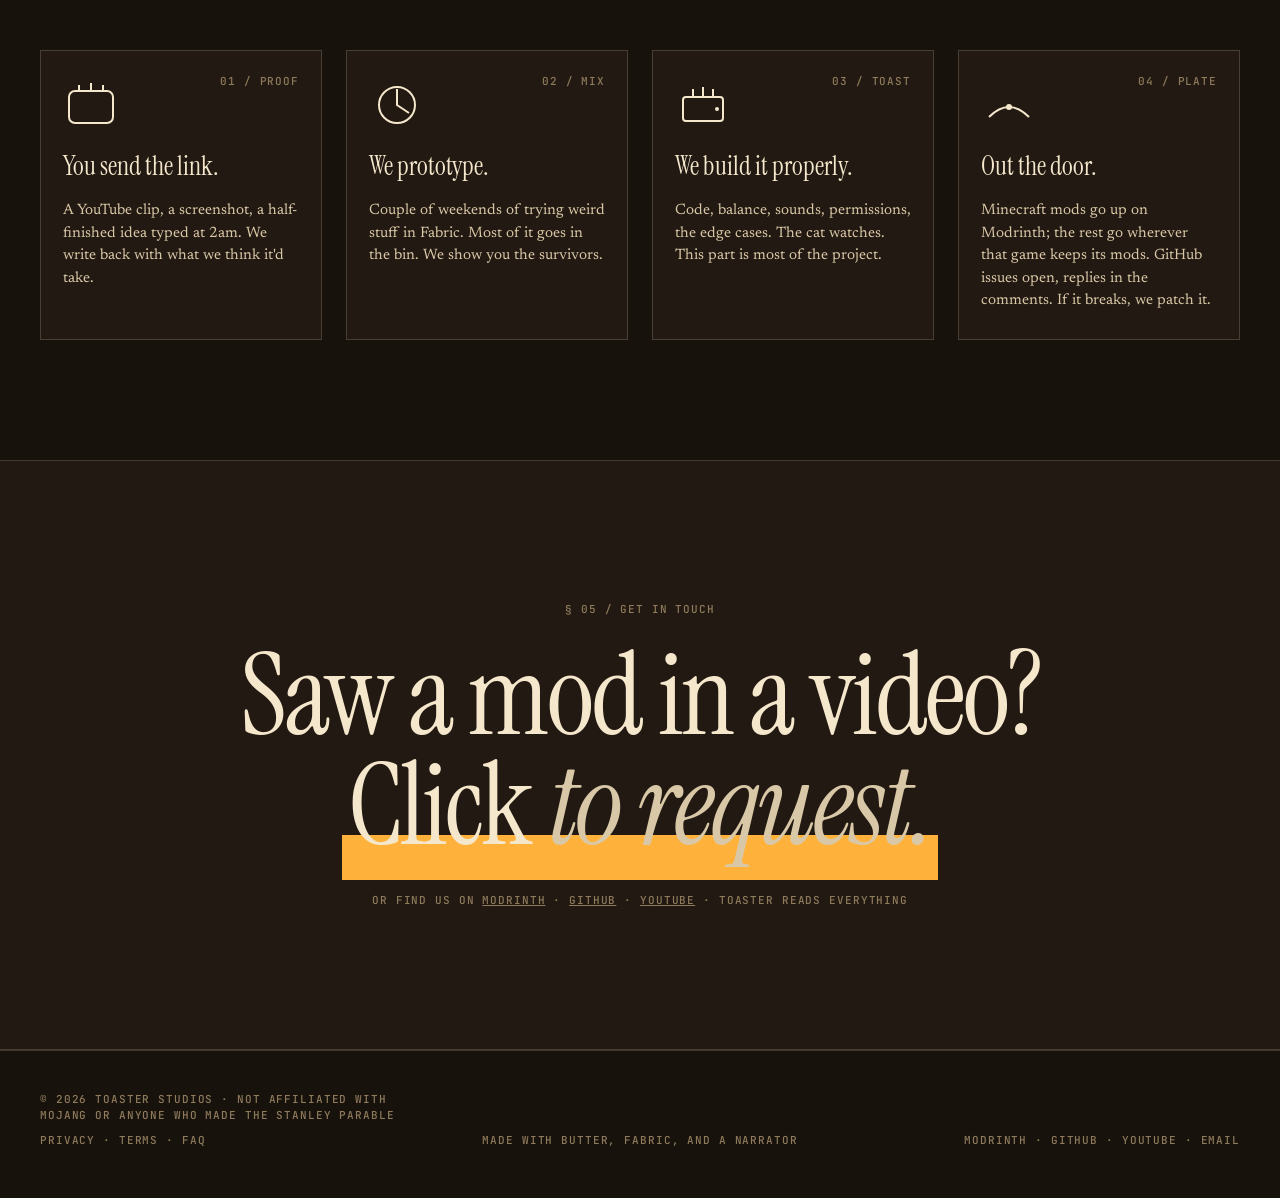
==== commit 157c8675: "" ====
--- a/index.html
+++ b/index.html
@@ -2,8 +2,8 @@
 <html lang="en" data-palette="ember">
 <head>
 <meta charset="utf-8" />
-<title>Toaster Studios / Crazy things in Minecraft that unbrain your brain.</title>
-<meta name="description" content="A very small Minecraft mod studio. Weird, slightly cursed Fabric mods, oddly specific YouTuber recreations, and the occasional regrettable mob. Run by one modder and one very serious cat." />
+<title>Toaster Studios / Weird mods for Minecraft and The Stanley Parable</title>
+<meta name="description" content="A very small mod studio. Weird, slightly cursed mods for Minecraft (Fabric) and now The Stanley Parable — oddly specific YouTuber recreations and the occasional regrettable mob. Run by one modder and one very serious cat." />
 <link rel="icon" type="image/x-icon" href="/assets/img/favicon.ico" />
 <meta name="viewport" content="width=device-width,initial-scale=1" />
 <!-- Google AdSense -->
@@ -26,65 +26,73 @@
 </head>
 <body data-page="home">
 
-<!-- SVG filter: pixelate effect for the WIP project tile -->
-<svg width="0" height="0" style="position:absolute" aria-hidden="true">
-  <defs>
-    <filter id="pixelate" x="0" y="0">
-      <feFlood x="6" y="6" height="2" width="2"/>
-      <feComposite width="14" height="14"/>
-      <feTile result="a"/>
-      <feComposite in="SourceGraphic" in2="a" operator="in"/>
-      <feMorphology operator="dilate" radius="7"/>
-    </filter>
-  </defs>
-</svg>
-
-<!-- ============== HERO ============== -->
-<header class="hero" id="top">
+<!-- ============== GAME PICKER (choose your game) ============== -->
+<header class="picker" id="games">
   <div class="wrap">
 
     <div class="hero-meta mono">
-      <div class="left">Joined Modrinth · 3 months ago · 2 mods live</div>
+      <div class="left">Joined Modrinth · <span class="js-joined">a few months ago</span> · <span class="count js-modcount" data-count-to="2">2</span> mods live</div>
       <div class="center">a very small mod studio</div>
-      <div class="right">Index № 001 / Jenga Era</div>
-    </div>
-
-    <h1 class="display" data-reveal>
-      Crazy things in Minecraft <em>that</em><br>
-      unbrain your <span style="white-space: nowrap"><span class="slot" id="slot" aria-live="polite"><span class="slot-track" id="slot-track"><span class="slot-word gold">brain.</span><span class="slot-word gold">noggin.</span><span class="slot-word gold">skull.</span><span class="slot-word gold">cortex.</span><span class="slot-word gold">cranium.</span><span class="slot-word gold">head.</span><span class="slot-word gold">mind.</span></span></span></span>
-    </h1>
-
-    <div class="hero-row">
-      <div data-reveal>
-        <p class="lede">
-          We make weird, slightly cursed Minecraft mods.
-          Physics jokes, oddly specific YouTuber recreations, the
-          occasional <em>regrettable mob.</em> If you saw a mod in a video
-          and nobody ever shipped it, we'll have a crack at it.
-          Our creative director sleeps 16 hours a day, so we get a lot done in the other eight.
-        </p>
-        <div class="compat mono">
-          <span>Fabric</span><span class="dot-sep">·</span><span>Client + Server</span><span class="dot-sep">·</span><span>Cursed · Game Mechanics · Minigame</span>
-        </div>
-        <div class="cta-row">
-          <a class="btn primary" href="/mods/">See the mods <span class="arrow">→</span></a>
-          <a class="btn ghost" href="/contact/">Request a recreation</a>
-        </div>
-      </div>
-
-      <div class="toaster-stage" id="stage" data-reveal>
-        <div class="crumbs" id="crumbs" aria-hidden="true"></div>
-        <img class="photo" src="/assets/img/toaster.png" alt="Toaster, the studio's chonky founder, glowing eyes and all" />
-        <div class="eyeglow" id="eyeglow"></div>
-        <div class="floaty-tag">
-          <span class="bubble">"Hire me, or else."</span>
-          <span class="mono who">Toaster, lead creature designer</span>
-        </div>
-        <div class="nameplate mono">
-          <span class="tick"></span>
-          <span>Fig. 01 / the founder</span>
-        </div>
-      </div>
+      <div class="right">Index № 002 / Two-game era</div>
+    </div>
+
+    <h1 class="display" data-reveal>Two games. <em>Pick your poison.</em></h1>
+
+    <p class="pick-sub" data-reveal>
+      We make weird, slightly cursed mods — for <em>Minecraft</em>, and now
+      <em>The Stanley Parable.</em> Crazy things that unbrain your brain.
+      Pick a game; we'll ruin it responsibly.
+    </p>
+
+    <!-- stat bar (CurseForge-style, but with our real, live numbers) -->
+    <div class="statbar" data-reveal aria-label="Studio at a glance">
+      <div class="stat">
+        <span class="num"><span class="count" data-count-to="2">0</span></span>
+        <span class="lbl mono">Games</span>
+      </div>
+      <div class="stat">
+        <span class="num"><span class="count js-modcount" data-count-to="2">0</span></span>
+        <span class="lbl mono">Mods live</span>
+      </div>
+      <div class="stat">
+        <span class="num"><span class="count live js-dl-total" id="downloadsCount" data-count-to="123">0</span><span class="live-dot" aria-hidden="true"></span></span>
+        <span class="lbl mono">Downloads</span>
+      </div>
+      <div class="stat">
+        <span class="num"><span class="count" data-count-to="1">0</span></span>
+        <span class="lbl mono">Cats on staff</span>
+      </div>
+    </div>
+
+    <!-- the two games -->
+    <div class="game-grid">
+
+      <a class="game-card" href="/mods/" data-reveal>
+        <div class="frame">
+          <div class="frame-art photo">
+            <img src="/assets/img/minecraft-cover.jpg" alt="Minecraft" />
+            <span class="badge mono">MINECRAFT</span>
+          </div>
+        </div>
+        <div class="meta">
+          <h3>Minecraft <span class="sub">Fabric mods</span></h3>
+          <span class="mono tags"><span class="count js-modcount" data-count-to="2">0</span> mods · <span class="count live js-dl-total" data-count-to="123">0</span> downloads</span>
+        </div>
+      </a>
+
+      <a class="game-card" href="/mods/stanley-parable/" data-reveal>
+        <div class="frame">
+          <div class="frame-art photo">
+            <img src="/assets/img/stanley-cover.png" alt="The Stanley Parable: Ultra Deluxe" onerror="this.onerror=null;this.src='/assets/img/stanley55-menu.png';this.style.objectPosition='center';" />
+            <span class="badge mono">THE STANLEY PARABLE</span>
+          </div>
+        </div>
+        <div class="meta">
+          <h3>The Stanley Parable <span class="sub">in the oven</span></h3>
+          <span class="mono tags">1 toasting · no ETA</span>
+        </div>
+      </a>
+
     </div>
   </div>
 </header>
@@ -95,130 +103,36 @@
       <span>Cursed game mechanics</span><span class="star"></span>
       <span><em>YouTuber mod recreations</em></span><span class="star"></span>
       <span>Physics jokes</span><span class="star"></span>
-      <span><em>Minigames</em></span><span class="star"></span>
+      <span><em>The game that started as a mod</em></span><span class="star"></span>
       <span>Unbrained brains</span><span class="star"></span>
-      <span><em>Block towers that topple</em></span><span class="star"></span>
+      <span><em>Two doors, one cat</em></span><span class="star"></span>
       <span>Tiny fabric mods</span><span class="star"></span>
-      <span><em>Cat-supervised QA</em></span><span class="star"></span>
+      <span><em>An unreliable narrator</em></span><span class="star"></span>
+      <span>Cat-supervised QA</span><span class="star"></span>
   </div>
 </div>
-
-<!-- ============== WORK ============== -->
-<section id="work">
-  <div class="wrap">
-    <div class="sec-head">
-      <div class="mono index">§ 02 / The slate</div>
-      <h2 class="sec-title">Two shipped. <em>A few more in the oven.</em></h2>
-    </div>
-
-    <div class="work-grid">
-
-      <a class="work featured" href="/mods/jengamod/" data-reveal>
-        <div class="frame">
-          <div class="frame-art jenga photo">
-            <img src="/assets/img/jenga-shot.png" alt="Jenga Mod in-game screenshot" />
-            <span class="badge mono">SHIPPED</span>
-          </div>
-        </div>
-        <div class="meta">
-          <h3>Jenga Mod <span class="sub">that one systemzee video, but real</span></h3>
-          <span class="mono tags">Cursed · Fabric · <span class="count live" id="jengaDownloads" data-count-to="71">0</span> downloads</span>
-        </div>
-      </a>
-
-      <a class="work" href="/contact/" data-reveal>
-        <div class="frame">
-          <div class="frame-art queue">
-            <div class="queue-grid" aria-hidden="true">
-              <div class="q-card q-a"><span class="mono">RECREATION REQUEST</span></div>
-              <div class="q-card q-b"><span class="mono">RECREATION REQUEST</span></div>
-              <div class="q-card q-c"><span class="mono">RECREATION REQUEST</span></div>
-            </div>
-            <span class="badge mono outline">QUEUE</span>
-          </div>
-        </div>
-        <div class="meta">
-          <h3>YouTuber Mod Recreations <span class="sub">if nobody shipped it, we will</span></h3>
-          <span class="mono tags">Open queue · Send the video</span>
-        </div>
-      </a>
-
-      <a class="work" href="/mods/offgridblocks/" data-reveal>
-        <div class="frame">
-          <div class="frame-art offgrid photo">
-            <img src="/assets/img/offgrid-shot.png" alt="Off da grid blocks in-game screenshot" />
-            <span class="badge mono">NEW · v1.21.1</span>
-          </div>
-        </div>
-        <div class="meta">
-          <h3>Off da grid blocks <span class="sub">a wand that places blocks at any angle</span></h3>
-          <span class="mono tags">Cursed · Fabric · <span class="count live" id="offgridDownloads" data-count-to="16">0</span> downloads</span>
-        </div>
-      </a>
-
-      <a class="work" href="/contact/" data-reveal>
-        <div class="frame">
-          <div class="frame-art wip">
-            <div class="mc-scene" aria-hidden="true">
-              <div class="mc-sky"></div>
-              <div class="mc-sun"></div>
-              <div class="mc-cloud c1"></div>
-              <div class="mc-cloud c2"></div>
-              <div class="mc-mountain m1"></div>
-              <div class="mc-mountain m2"></div>
-              <div class="mc-mountain m3"></div>
-              <div class="mc-bird b1"></div>
-              <div class="mc-bird b2"></div>
-              <div class="mc-tree">
-                <div class="mc-leaves"></div>
-                <div class="mc-trunk"></div>
-              </div>
-              <div class="mc-flower f1"></div>
-              <div class="mc-flower f2"></div>
-              <div class="mc-flower f3"></div>
-              <div class="mc-terrain">
-                <div class="mc-row mc-grass"><span></span><span></span><span></span><span></span><span></span><span></span><span></span><span></span><span></span><span></span></div>
-                <div class="mc-row mc-dirt d1"><span></span><span></span><span></span><span></span><span></span><span></span><span></span><span></span><span></span><span></span></div>
-                <div class="mc-row mc-dirt d2"><span></span><span></span><span></span><span></span><span></span><span></span><span></span><span></span><span></span><span></span></div>
-                <div class="mc-row mc-stone"><span class="ore-diamond"></span><span></span><span class="ore-gold"></span><span></span><span></span><span class="ore-redstone"></span><span></span><span class="ore-emerald"></span><span></span><span class="ore-lapis"></span></div>
-              </div>
-            </div>
-            <div class="wip-stamp serif italic">Project №&thinsp;003</div>
-            <span class="badge mono outline">IN&nbsp;DEV</span>
-          </div>
-        </div>
-        <div class="meta">
-          <h3>Untitled Cursed Thing <span class="sub">currently unbraining a brain</span></h3>
-          <span class="mono tags">Fabric · TBA</span>
-        </div>
-      </a>
-
-      <div class="work repos-card" data-reveal>
-        <div class="frame">
-          <div class="frame-art repos">
-            <div class="repo-list">
-              <a class="repo" href="https://github.com/ToasterStudiosMods/Jenga-Mod" target="_blank" rel="noopener"><span class="dot"></span><span class="name">Jenga-Mod</span><span class="meta-tag mono">Public</span></a>
-              <a class="repo" href="https://github.com/ToasterStudiosMods/Off-da-grid-blocks" target="_blank" rel="noopener"><span class="dot"></span><span class="name">Off-da-grid-blocks</span><span class="meta-tag mono">Public</span></a>
-            </div>
-            <span class="badge mono outline">SOURCE</span>
-          </div>
-        </div>
-        <div class="meta">
-          <h3>On GitHub <span class="sub">both mods, open source</span></h3>
-          <a class="mono tags" href="https://github.com/ToasterStudiosMods" target="_blank" rel="noopener">@ToasterStudiosMods</a>
-        </div>
-      </div>
-
-    </div>
-  </div>
-</section>
 
 <!-- ============== STUDIO ============== -->
 <section id="studio">
   <div class="wrap">
     <div class="sec-head">
-      <div class="mono index">§ 03 / The studio</div>
+      <div class="mono index">§ 02 / The studio</div>
       <h2 class="sec-title">One modder, <em>one very serious cat.</em></h2>
+    </div>
+
+    <!-- the founder, glowing (moved down from the old hero) -->
+    <div class="studio-cat toaster-stage" id="stage" data-reveal>
+      <div class="crumbs" id="crumbs" aria-hidden="true"></div>
+      <img class="photo" src="/assets/img/toaster.png" alt="Toaster, the studio's chonky founder, glowing eyes and all" />
+      <div class="eyeglow" id="eyeglow"></div>
+      <div class="floaty-tag">
+        <span class="bubble">"Hire me, or else."</span>
+        <span class="mono who">Toaster, lead creature designer</span>
+      </div>
+      <div class="nameplate mono">
+        <span class="tick"></span>
+        <span>Fig. 01 / the founder</span>
+      </div>
     </div>
 
     <div class="about-grid">
@@ -228,19 +142,19 @@
           We started a few months ago and we ship slow on purpose.
         </p>
         <p>
-          The brief is short: <em>crazy things in Minecraft that unbrain
-          your brain.</em> Physics jokes, tiny mechanics, the occasional
-          regrettable mob — and if a YouTuber showed off a mod and never
-          released it, we'll have a go at recreating it.
+          The brief is short: <em>crazy things that unbrain your brain.</em>
+          Physics jokes, tiny mechanics, the occasional regrettable mob — and if
+          a YouTuber showed off a mod and never released it, we'll have a go at
+          recreating it. Mostly in Minecraft. Now also in <em>The Stanley Parable.</em>
         </p>
         <p>
-          One mod is live so far. A few more are toasting. The cat
+          Two mods are live so far. A Stanley Parable thing is toasting. The cat
           supervises.
         </p>
         <dl class="studio-stats mono">
-          <div><dt>Joined Modrinth</dt><dd>3 mo ago</dd></div>
-          <div><dt>Mods live</dt><dd><span class="count" data-count-to="2">0</span></dd></div>
-          <div><dt>Total downloads</dt><dd><span class="count live" id="downloadsCount" data-count-to="87">0</span><span class="live-dot" aria-hidden="true"></span></dd></div>
+          <div><dt>Joined Modrinth</dt><dd><span class="js-joined">a few mo ago</span></dd></div>
+          <div><dt>Mods live</dt><dd><span class="count js-modcount" data-count-to="2">0</span></dd></div>
+          <div><dt>Total downloads</dt><dd><span class="count live js-dl-total" data-count-to="123">0</span><span class="live-dot" aria-hidden="true"></span></dd></div>
         </dl>
         <div class="cta-row">
           <a class="btn ghost" href="/studio/">More about the studio <span class="arrow">→</span></a>
@@ -271,7 +185,7 @@
 <section id="services">
   <div class="wrap">
     <div class="sec-head">
-      <div class="mono index">§ 04 / What we make</div>
+      <div class="mono index">§ 03 / What we make</div>
       <h2 class="sec-title">A short list, <em>weird on purpose.</em></h2>
     </div>
 
@@ -279,7 +193,7 @@
       <div class="service">
         <div class="mono num">01</div>
         <h3>Cursed <em>mechanics</em></h3>
-        <p>One small, slightly broken-feeling idea, tuned until it's funny. Fabric, client + server.</p>
+        <p>One small, slightly broken-feeling idea, tuned until it's funny. Fabric for Minecraft, client + server.</p>
         <div class="star"></div>
       </div>
       <div class="service">
@@ -290,8 +204,8 @@
       </div>
       <div class="service">
         <div class="mono num">03</div>
-        <h3>Physics &amp; <em>minigames</em></h3>
-        <p>Towers that fall, blocks that don't behave, party-style chaos. Stuff a server can actually play together.</p>
+        <h3>Narrative <em>mischief</em></h3>
+        <p>The Stanley Parable started life as a mod. We're modding it back — new endings, new doors, a narrator who'd rather we didn't.</p>
         <div class="star"></div>
       </div>
       <div class="service">
@@ -314,7 +228,7 @@
 <section id="process">
   <div class="wrap">
     <div class="sec-head">
-      <div class="mono index">§ 05 / How we work</div>
+      <div class="mono index">§ 04 / How we work</div>
       <h2 class="sec-title">Proof. Mix. Toast. <em>Plate.</em></h2>
     </div>
 
@@ -348,8 +262,8 @@
           <svg viewBox="0 0 56 56" width="56" height="56"><path d="M8 40 Q28 20 48 40" fill="none" stroke="currentColor" stroke-width="2"/><circle cx="28" cy="30" r="3" fill="currentColor"/></svg>
         </div>
         <div class="mono step-num">04 / Plate</div>
-        <h4>Up on Modrinth.</h4>
-        <p>Release notes, GitHub issues open, replies in the comments. If it breaks, we patch it. That's the deal.</p>
+        <h4>Out the door.</h4>
+        <p>Minecraft mods go up on Modrinth; the rest go wherever that game keeps its mods. GitHub issues open, replies in the comments. If it breaks, we patch it.</p>
       </div>
     </div>
   </div>
@@ -358,7 +272,7 @@
 <!-- ============== CONTACT ============== -->
 <section class="contact" id="contact">
   <div class="wrap">
-    <div class="mono" style="color: var(--mute)">§ 06 / Get in touch</div>
+    <div class="mono" style="color: var(--mute)">§ 05 / Get in touch</div>
     <p class="big">
       Saw a mod in a video?<br>
       <a href="mailto:toasterstudiosmods+requests@gmail.com?subject=Mod%20recreation%20request&body=Drop%20the%20YouTube%20link%20(or%20a%20description)%20below%3A%0A%0A">Click <em>to request.</em></a>
--- a/assets/css/site.css
+++ b/assets/css/site.css
@@ -1068,6 +1068,126 @@
 }
 .notfound p em { font-style: italic; }
 
+/* ---------- LEGAL / ARTICLE PAGES (privacy, terms) ---------- */
+.legal { padding: 64px 0 96px; }
+.legal .prose { max-width: 72ch; }
+.legal .updated { color: var(--mute); margin: 0 0 36px; }
+.legal h2 {
+  font-family: 'Instrument Serif', serif; font-weight: 400;
+  font-size: clamp(26px, 3.6vw, 40px); line-height: 1.05;
+  letter-spacing: -0.015em; margin: 48px 0 14px;
+}
+.legal h2:first-child { margin-top: 0; }
+.legal h2 em { font-style: italic; color: var(--ink-2); }
+.legal h3 { font-family: 'Instrument Serif', serif; font-weight: 400; font-size: 24px; margin: 30px 0 8px; }
+.legal p { font-family: 'Newsreader', serif; font-size: 18px; line-height: 1.65; color: var(--ink-2); margin: 0 0 16px; }
+.legal ul { margin: 0 0 18px; padding-left: 22px; }
+.legal li { font-family: 'Newsreader', serif; font-size: 18px; line-height: 1.6; color: var(--ink-2); margin: 0 0 8px; }
+.legal a { color: var(--ink); text-decoration: underline; text-underline-offset: 3px; }
+.legal a:hover { color: var(--ink-2); }
+.legal strong { color: var(--ink); }
+
+/* ---------- FAQ (accordion) ---------- */
+.faq { padding: 56px 0 96px; }
+.faq .faq-list { max-width: 78ch; border-top: 1px solid var(--ink); }
+.faq details { border-bottom: 1px solid var(--line); }
+.faq summary {
+  cursor: pointer; list-style: none;
+  padding: 24px 0; gap: 20px;
+  display: flex; align-items: baseline; justify-content: space-between;
+  font-family: 'Instrument Serif', serif; font-size: clamp(21px, 2.6vw, 28px);
+  color: var(--ink); transition: color 0.2s;
+}
+.faq summary::-webkit-details-marker { display: none; }
+.faq summary:hover { color: var(--ink-2); }
+.faq summary::after {
+  content: '+'; flex: none;
+  font-family: 'JetBrains Mono', monospace; font-size: 22px; color: var(--mute);
+  transition: transform 0.2s ease;
+}
+.faq details[open] summary::after { content: '–'; color: var(--glow); }
+.faq details .answer { padding: 0 0 26px; }
+.faq details .answer p { font-family: 'Newsreader', serif; font-size: 18px; line-height: 1.65; color: var(--ink-2); margin: 0 0 14px; max-width: 70ch; }
+.faq details .answer a { color: var(--ink); text-decoration: underline; text-underline-offset: 3px; }
+.faq details .answer ul { margin: 0 0 14px; padding-left: 22px; color: var(--ink-2); }
+.faq details .answer li { font-family: 'Newsreader', serif; font-size: 18px; line-height: 1.6; margin: 0 0 6px; }
+
+/* footer legal links row */
+footer .col.left .legal-links { display: block; margin-top: 8px; }
+
+/* =====================================================================
+   GAME PICKER (homepage hero) — "choose your game", editorial-Minecraft
+   take on the CurseForge landing pattern. Two games, real numbers.
+   ===================================================================== */
+.picker { padding: 56px 0 100px; border-bottom: 1px solid var(--line); position: relative; }
+.picker .wrap { position: relative; }
+.picker .display { margin-top: 36px; text-align: center; }
+.picker .pick-sub {
+  font-family: 'Newsreader', serif; font-size: 20px; line-height: 1.55;
+  color: var(--ink-2); max-width: 58ch; margin: 26px auto 0; text-align: center;
+}
+.picker .pick-sub em { font-style: italic; color: var(--ink); }
+
+/* stat bar — four cells, hairline-divided, serif numbers + mono labels */
+.statbar {
+  display: grid; grid-template-columns: repeat(4, 1fr);
+  border: 1px solid var(--line-strong);
+  background: var(--paper);
+  max-width: 880px; margin: 48px auto 0;
+}
+.statbar .stat { padding: 24px 16px; text-align: center; border-left: 1px solid var(--line); }
+.statbar .stat:first-child { border-left: none; }
+.statbar .stat .num {
+  display: block;
+  font-family: 'Instrument Serif', serif; font-style: italic;
+  font-size: clamp(32px, 5vw, 50px); line-height: 1; color: var(--ink);
+  font-variant-numeric: tabular-nums; font-feature-settings: "tnum";
+}
+.statbar .stat .num .count.live.bumping { color: var(--glow); }
+.statbar .stat .lbl { display: block; margin-top: 12px; color: var(--mute); }
+.statbar .live-dot {
+  display: inline-block; width: 8px; height: 8px; border-radius: 50%;
+  background: var(--glow); box-shadow: 0 0 8px var(--glow);
+  margin-left: 8px; vertical-align: middle; position: relative; top: -6px;
+  animation: pulse-live 2s ease-in-out infinite;
+}
+@media (max-width: 720px) {
+  .statbar { grid-template-columns: 1fr 1fr; }
+  .statbar .stat:nth-child(odd) { border-left: none; }
+  .statbar .stat:nth-child(even) { border-left: 1px solid var(--line); }
+  .statbar .stat:nth-child(3), .statbar .stat:nth-child(4) { border-top: 1px solid var(--line); }
+}
+
+/* game tiles — two big portrait cards using real cover art */
+.game-grid {
+  display: grid; grid-template-columns: 1fr 1fr; gap: 44px;
+  max-width: 1040px; margin: 72px auto 0;
+}
+@media (max-width: 760px) { .game-grid { grid-template-columns: 1fr; gap: 40px; max-width: 460px; } }
+.game-card { display: block; text-decoration: none; color: inherit; cursor: pointer; }
+.game-card .frame {
+  position: relative; aspect-ratio: 3 / 4;
+  border: 1px solid var(--line); background: var(--bg-2); overflow: hidden;
+  transition: transform 0.35s cubic-bezier(.2,.7,.2,1), border-color 0.3s;
+}
+.game-card:hover .frame { transform: translateY(-6px); border-color: var(--line-strong); }
+.game-card .frame-art.photo img { object-position: center top; image-rendering: auto; }
+.game-card .frame-art.photo img { transition: transform 0.5s cubic-bezier(.2,.7,.2,1); }
+.game-card:hover .frame-art.photo img { transform: scale(1.04); }
+.game-card .frame-art .badge { letter-spacing: 0.06em; }
+.game-card .meta { display: flex; justify-content: space-between; align-items: baseline; margin-top: 18px; gap: 18px; }
+.game-card h3 { font-family: 'Instrument Serif', serif; font-weight: 400; font-size: 32px; margin: 0; letter-spacing: -0.01em; }
+.game-card h3 .sub { font-style: italic; color: var(--ink-2); display: block; font-size: 21px; margin-top: 2px; }
+.game-card .tags { color: var(--mute); white-space: nowrap; }
+.game-card .tags .count { font-variant-numeric: tabular-nums; }
+
+/* the cat keeps its hero moment, now inside the studio section */
+.studio-cat { max-width: 580px; margin: 0 auto 72px; }
+
+/* inline links inside page subheads (e.g. cross-link to the Stanley page) */
+.page-sub a { color: var(--ink); text-decoration: underline; text-underline-offset: 3px; }
+.page-sub a:hover { color: var(--ink-2); }
+
 @media (prefers-reduced-motion: reduce) {
   *, *::before, *::after { animation-duration: 0.01ms !important; transition: none !important; }
 }
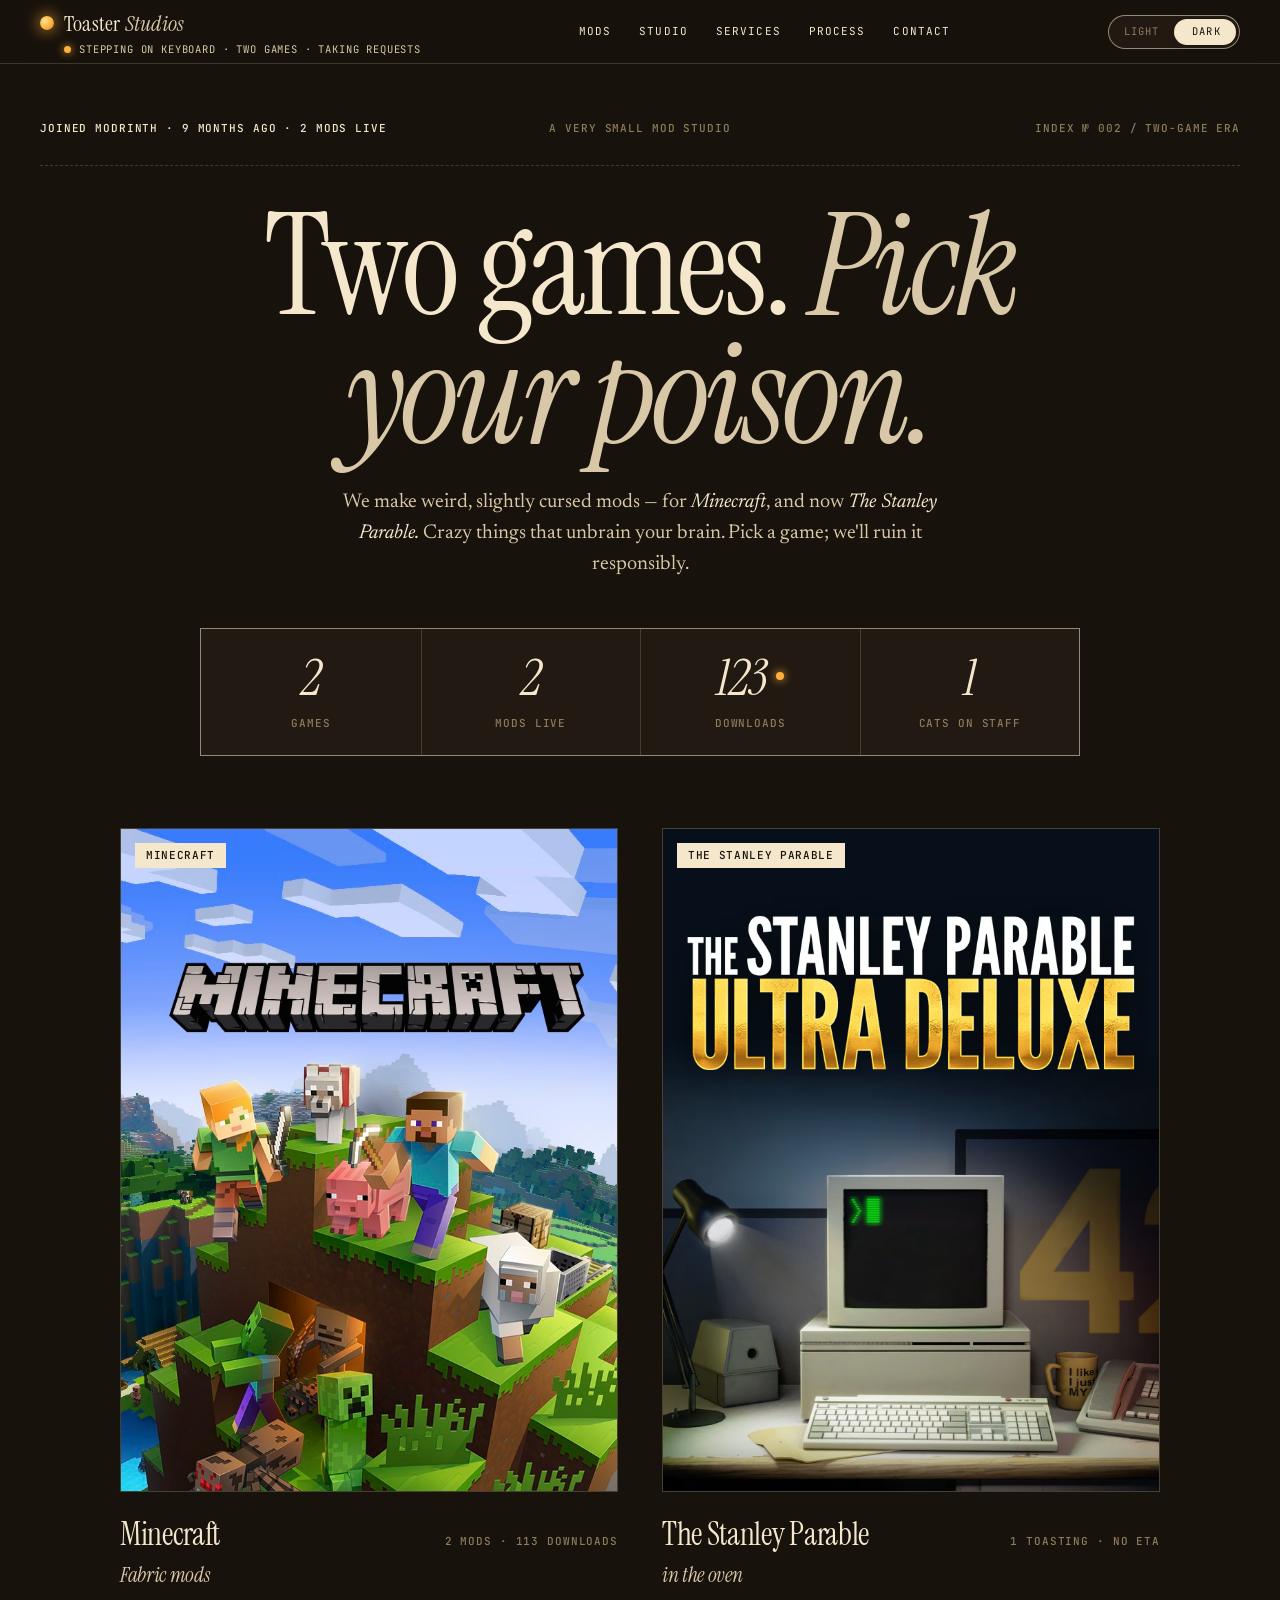
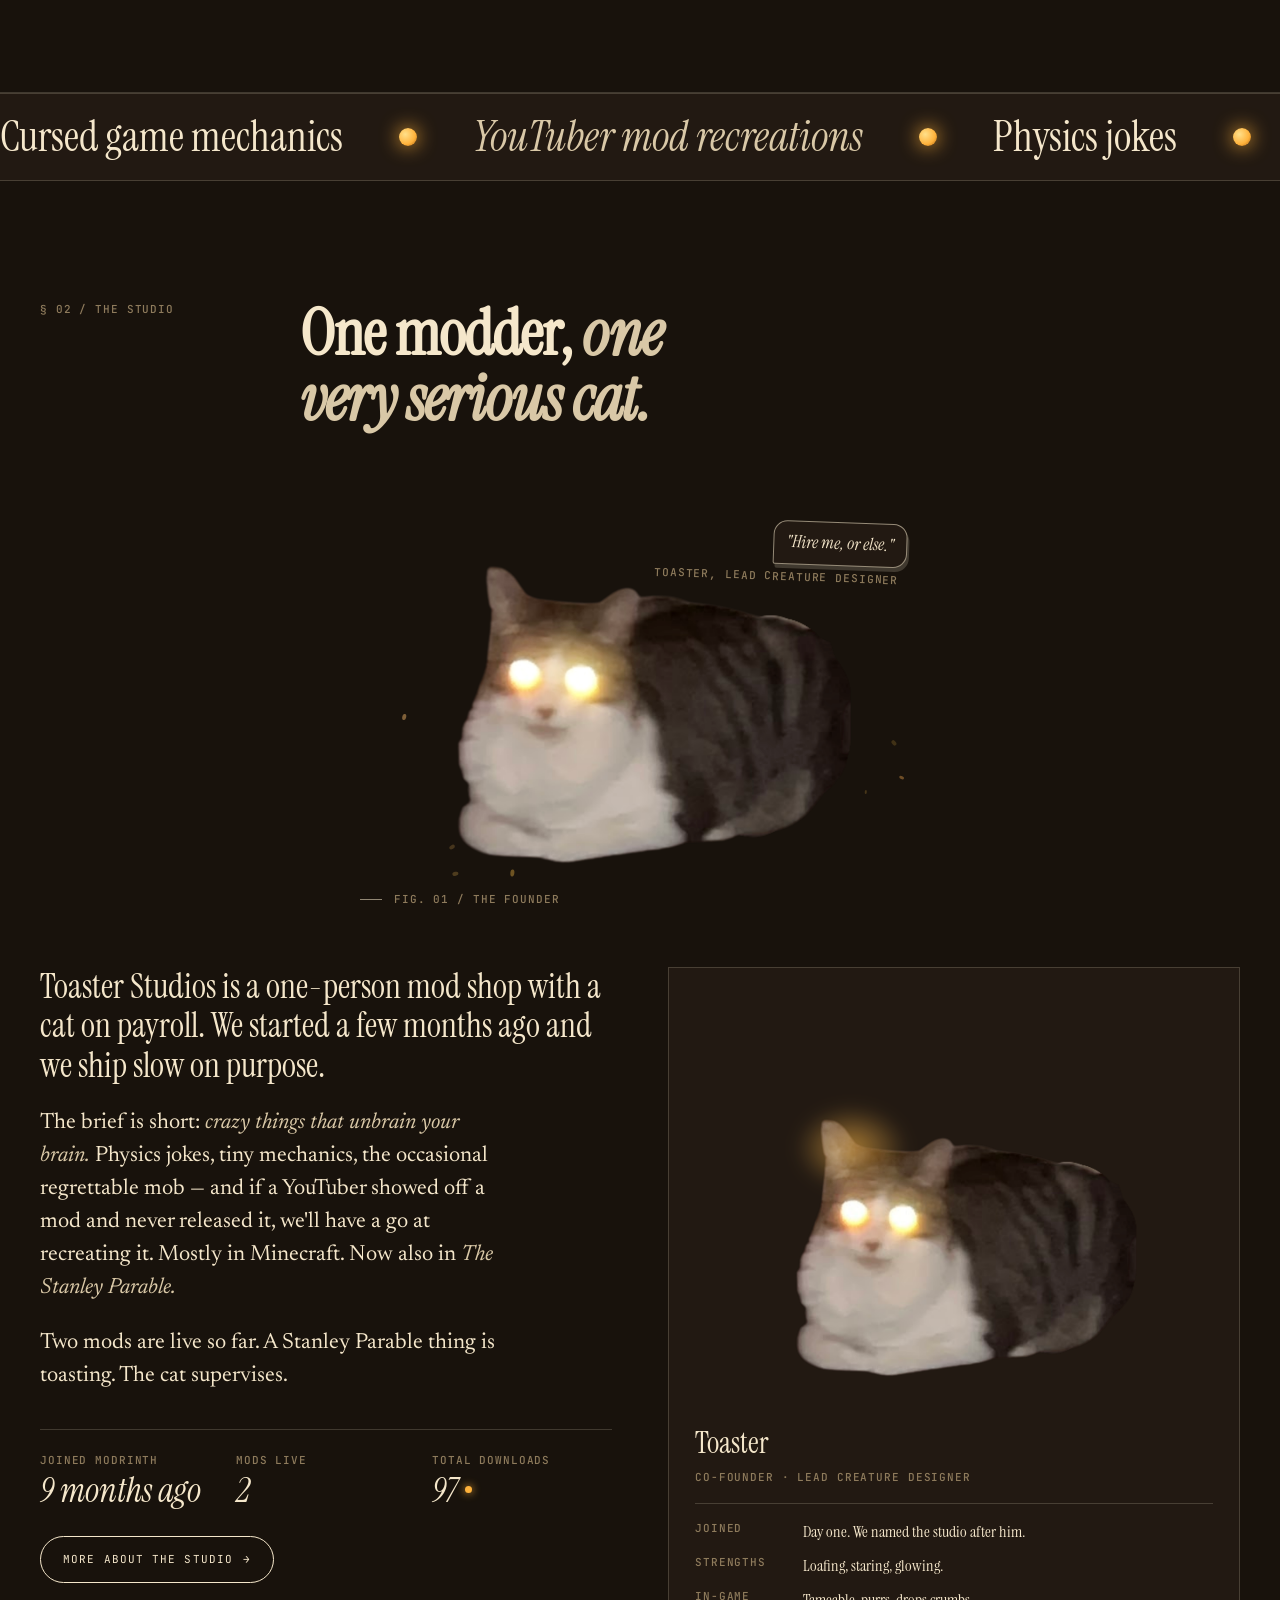
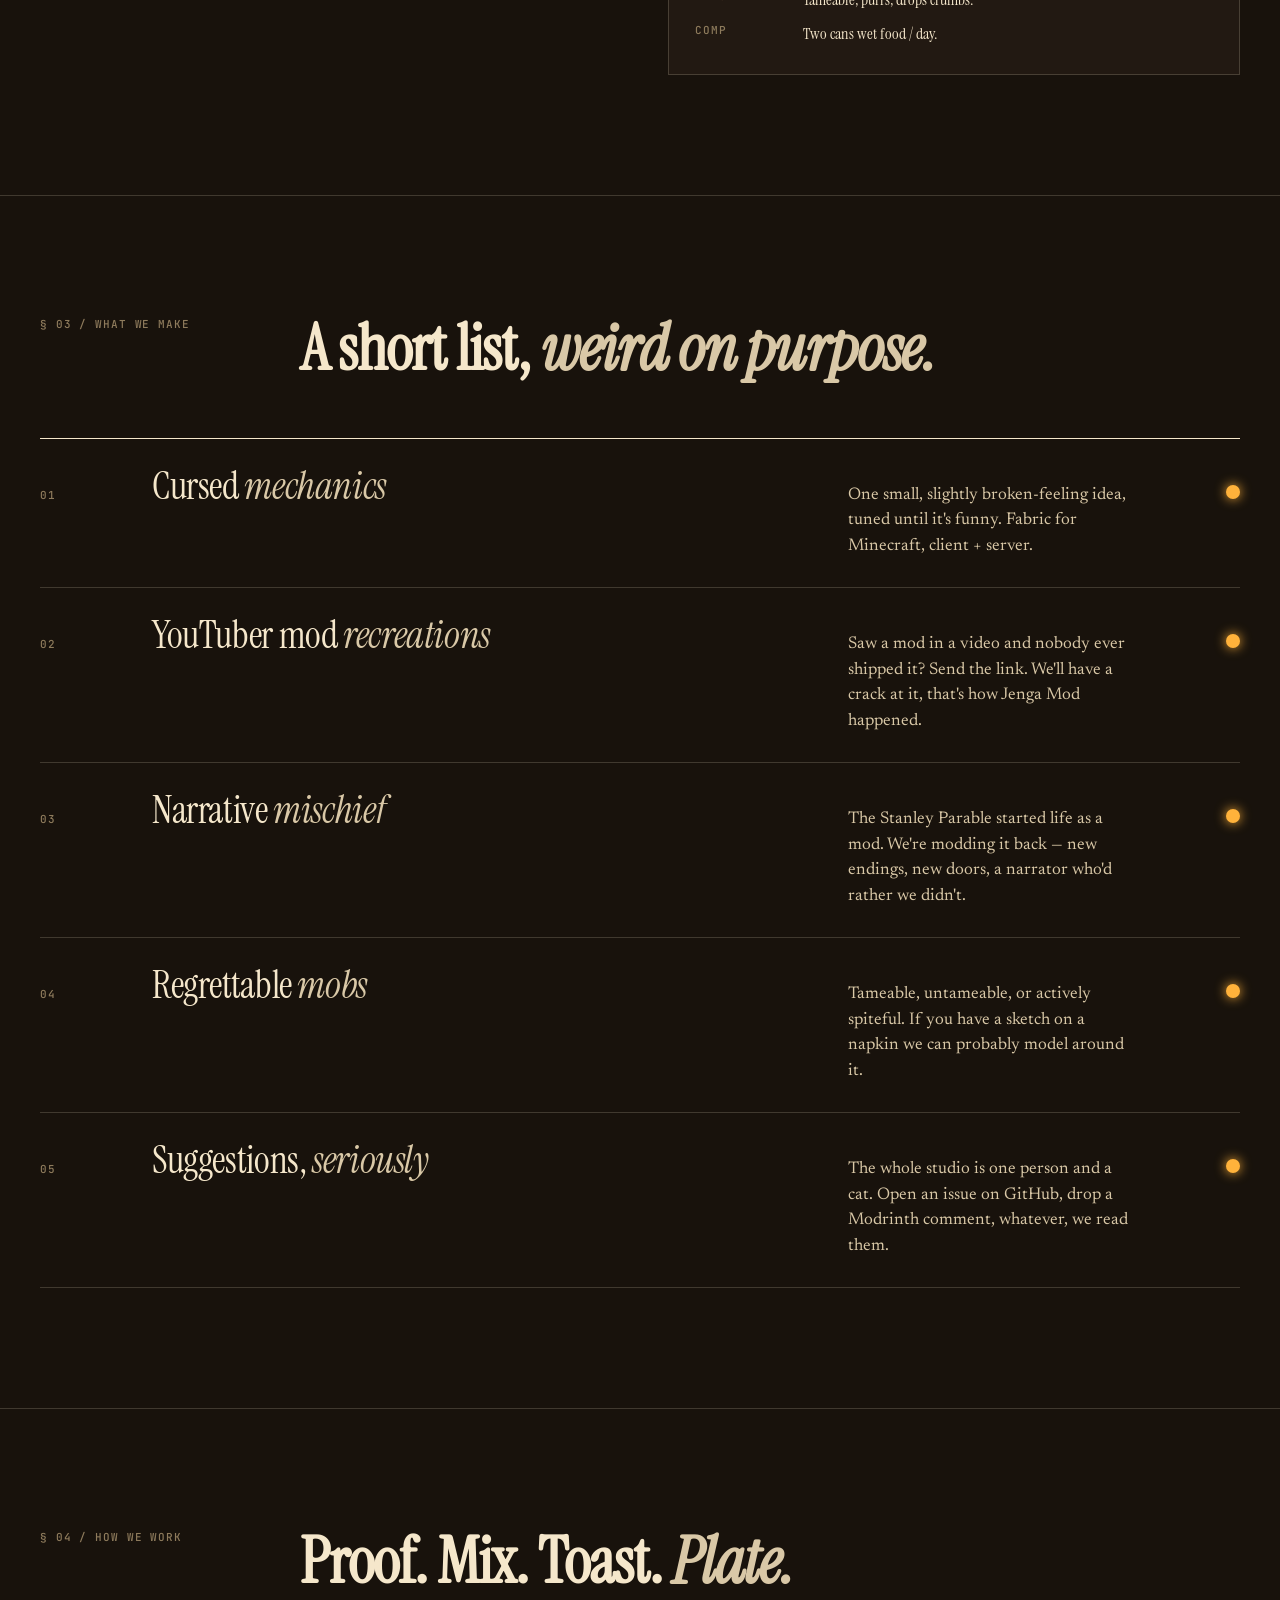
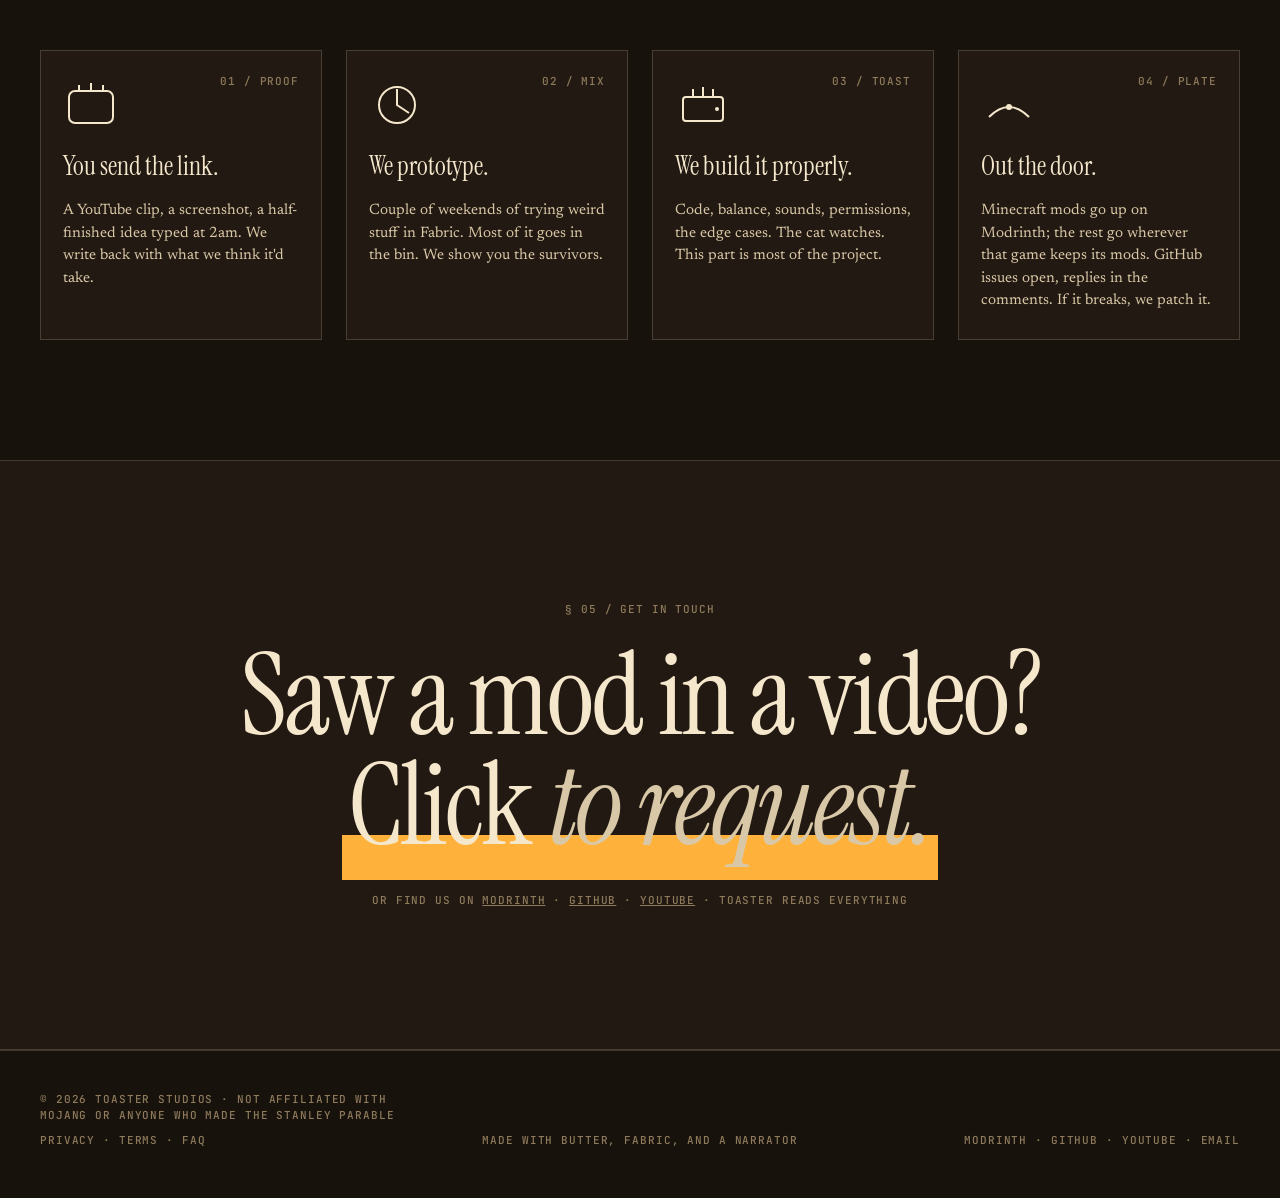
==== commit 940da837: "" ====
--- a/index.html
+++ b/index.html
@@ -22,7 +22,7 @@
     } catch (e) { d.setAttribute('data-palette', 'ember'); }
   })();
 </script>
-<link rel="stylesheet" href="/assets/css/site.css" />
+<link rel="stylesheet" href="/assets/css/site.css?v=20260624c" />
 </head>
 <body data-page="home">
 
@@ -284,7 +284,7 @@
 </section>
 
 <!-- shared nav + footer + behaviors + Tawk.to chat -->
-<script src="/assets/js/site.js"></script>
+<script src="/assets/js/site.js?v=20260624c"></script>
 
 </body>
 </html>
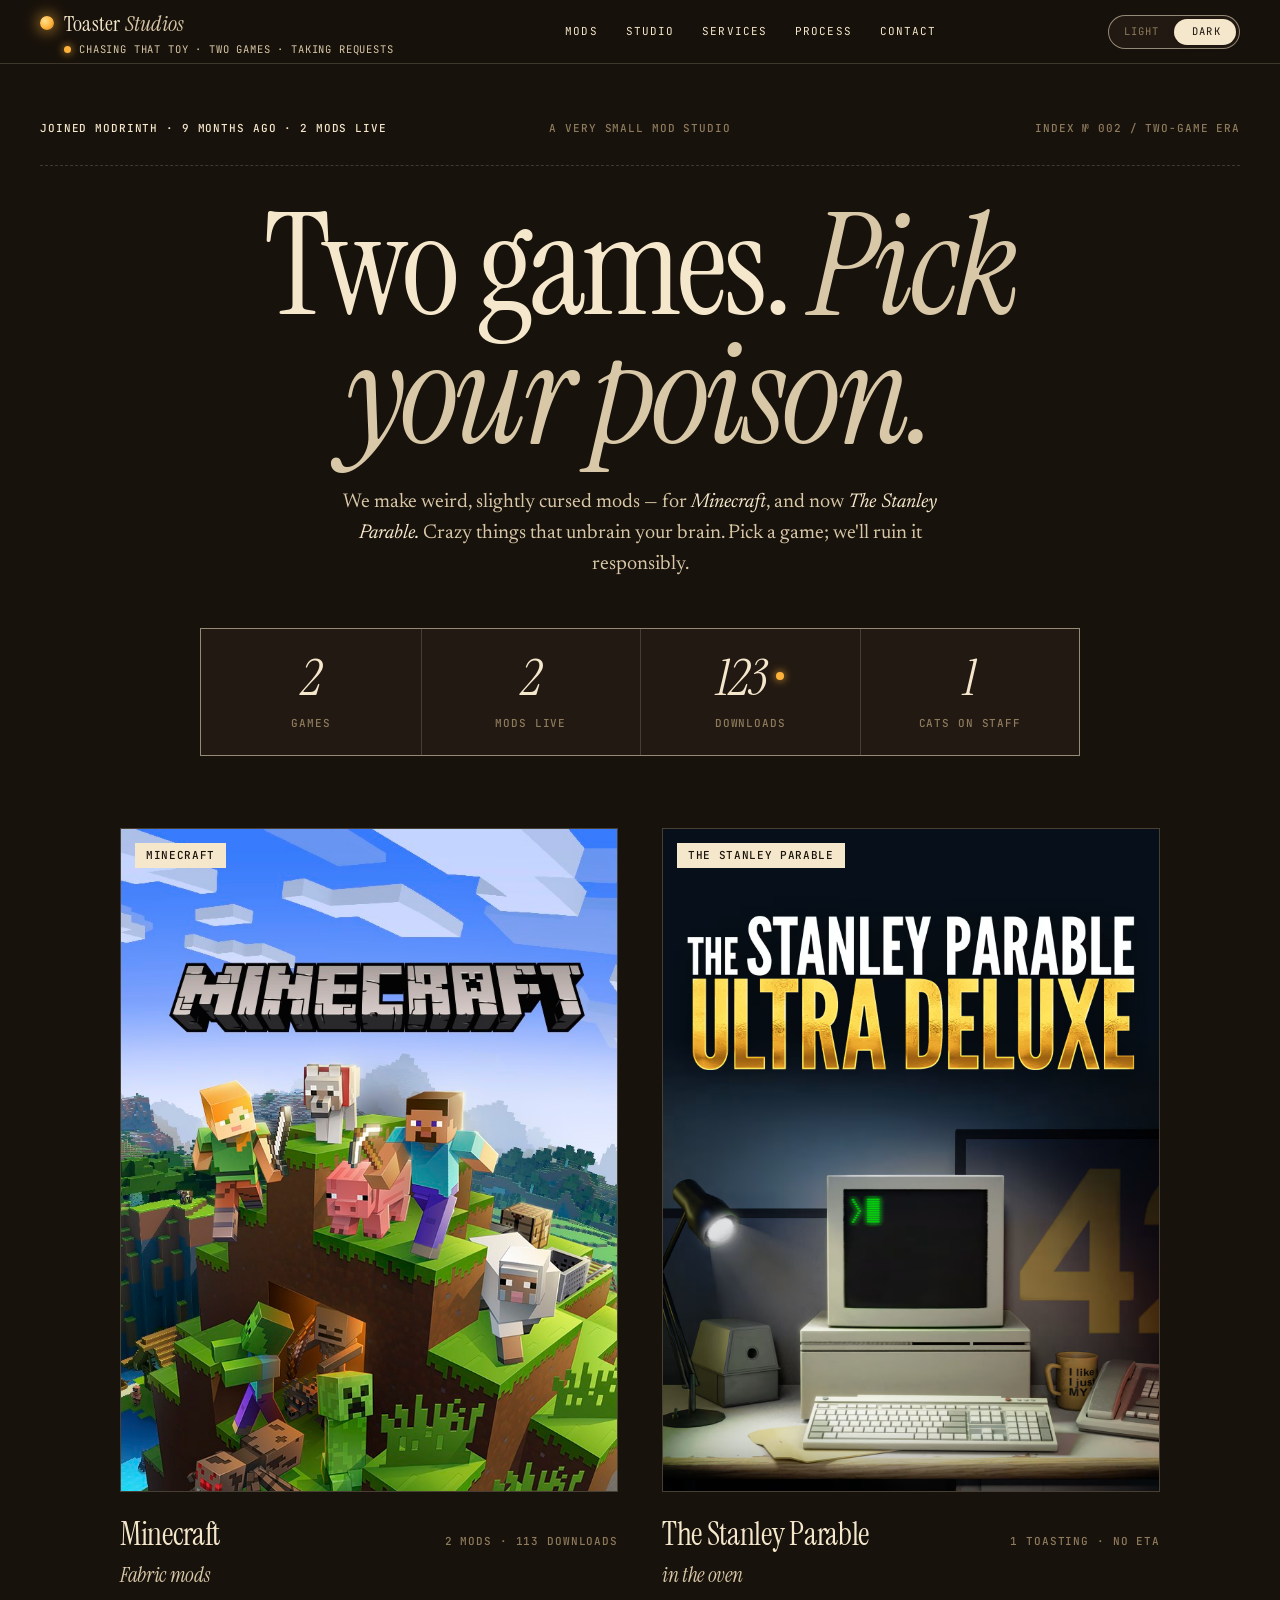
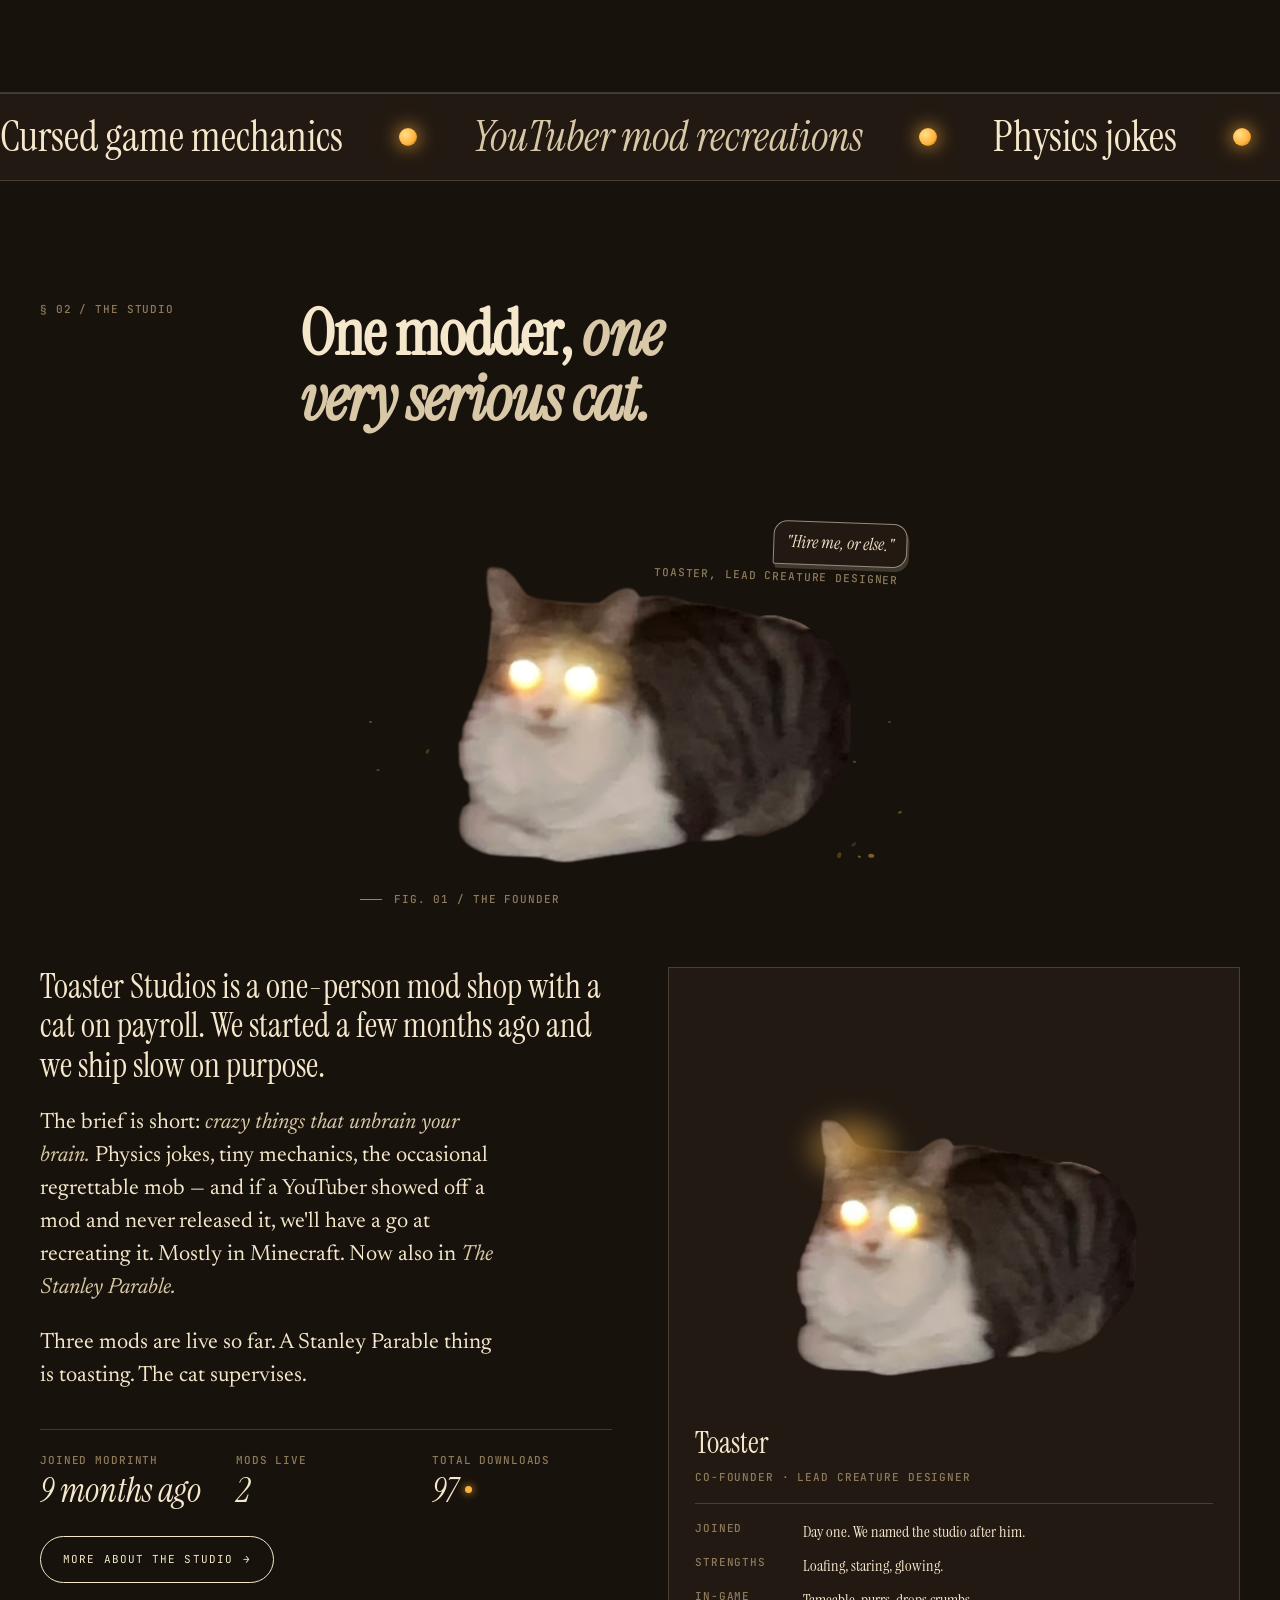
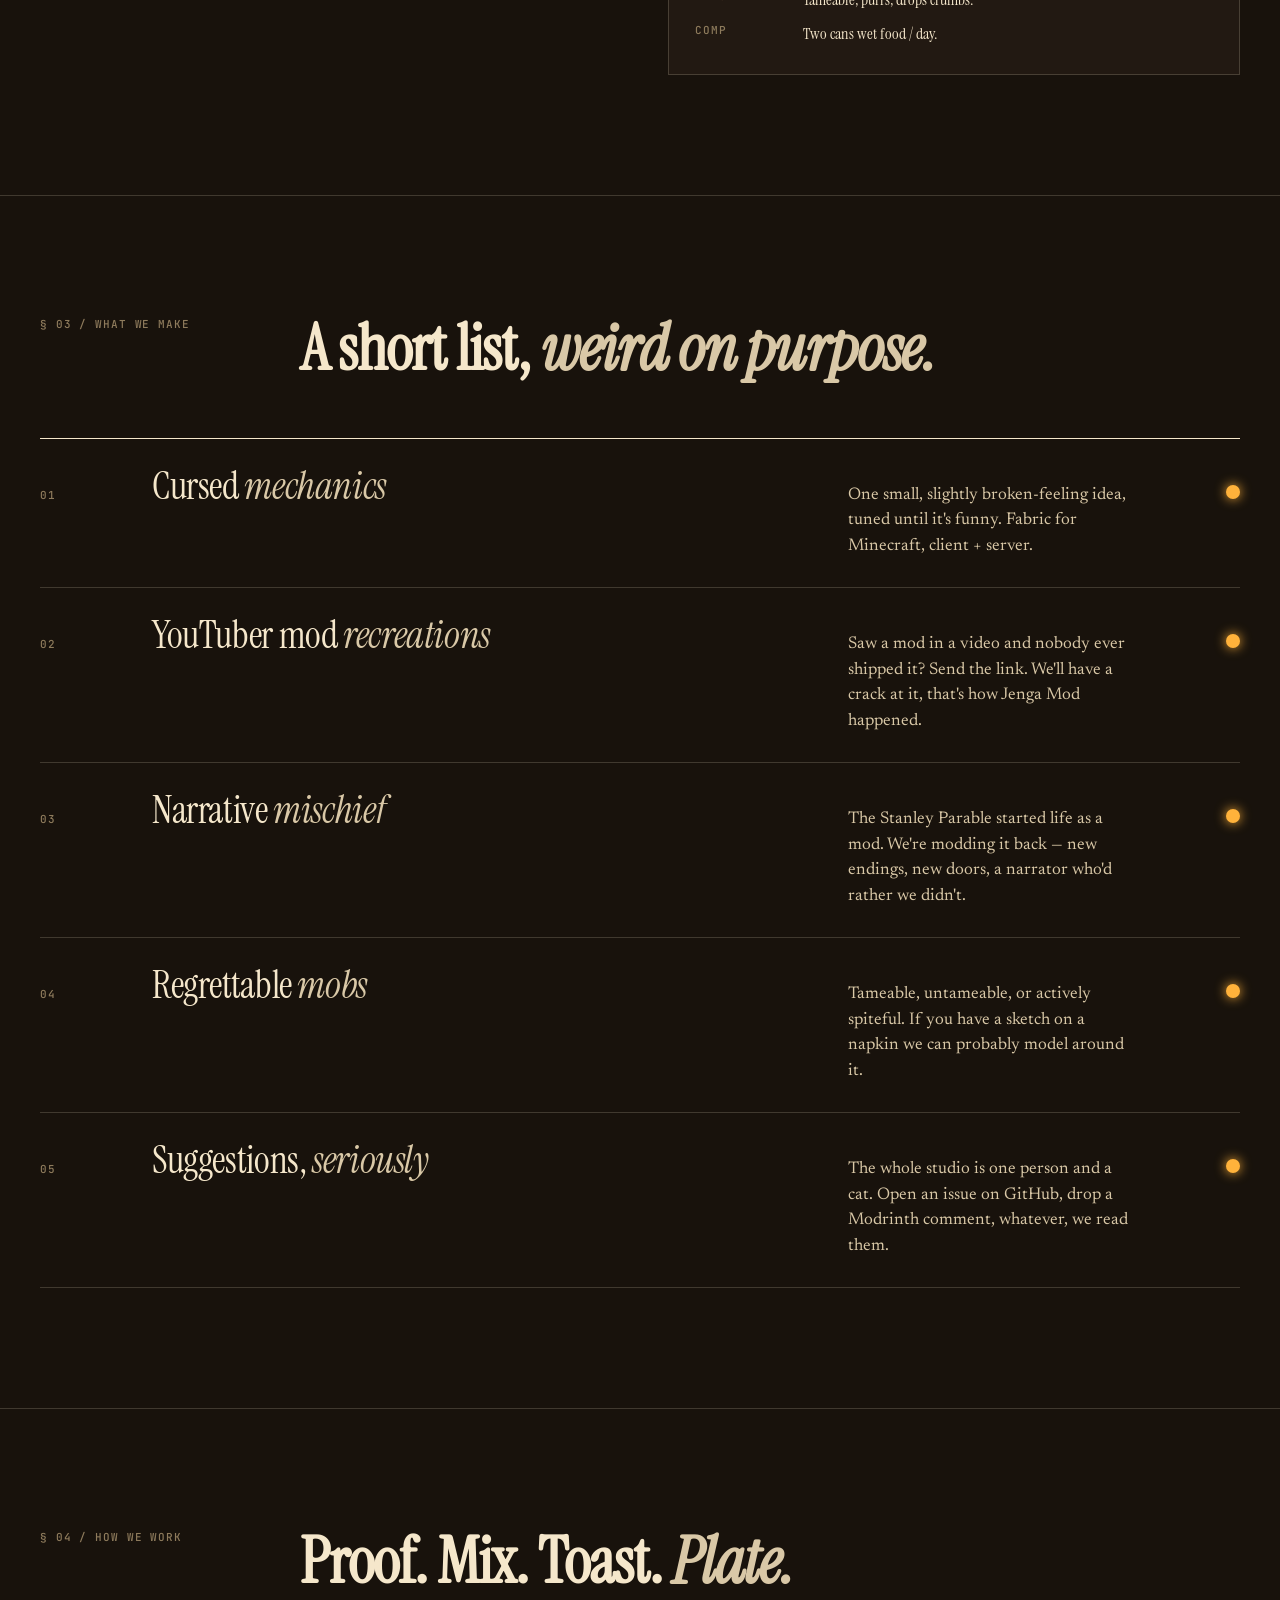
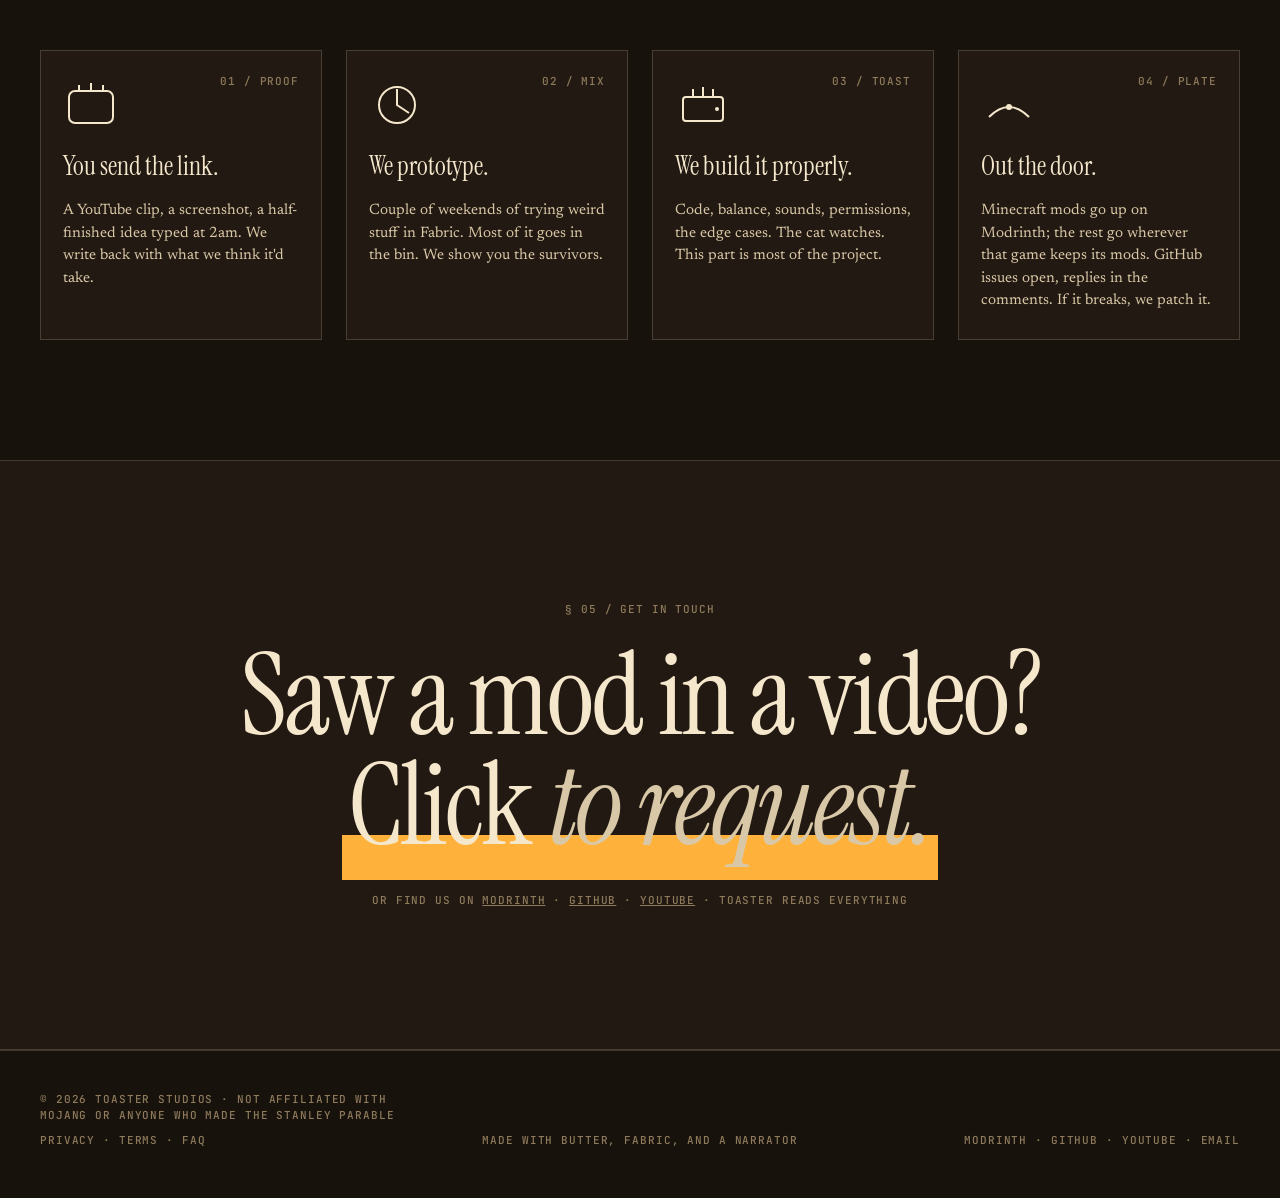
==== commit 8e05bba6: "Add The Steve Parable mod page, listing card, image, and live download counter" ====
--- a/index.html
+++ b/index.html
@@ -148,7 +148,7 @@
           recreating it. Mostly in Minecraft. Now also in <em>The Stanley Parable.</em>
         </p>
         <p>
-          Two mods are live so far. A Stanley Parable thing is toasting. The cat
+          Three mods are live so far. A Stanley Parable thing is toasting. The cat
           supervises.
         </p>
         <dl class="studio-stats mono">
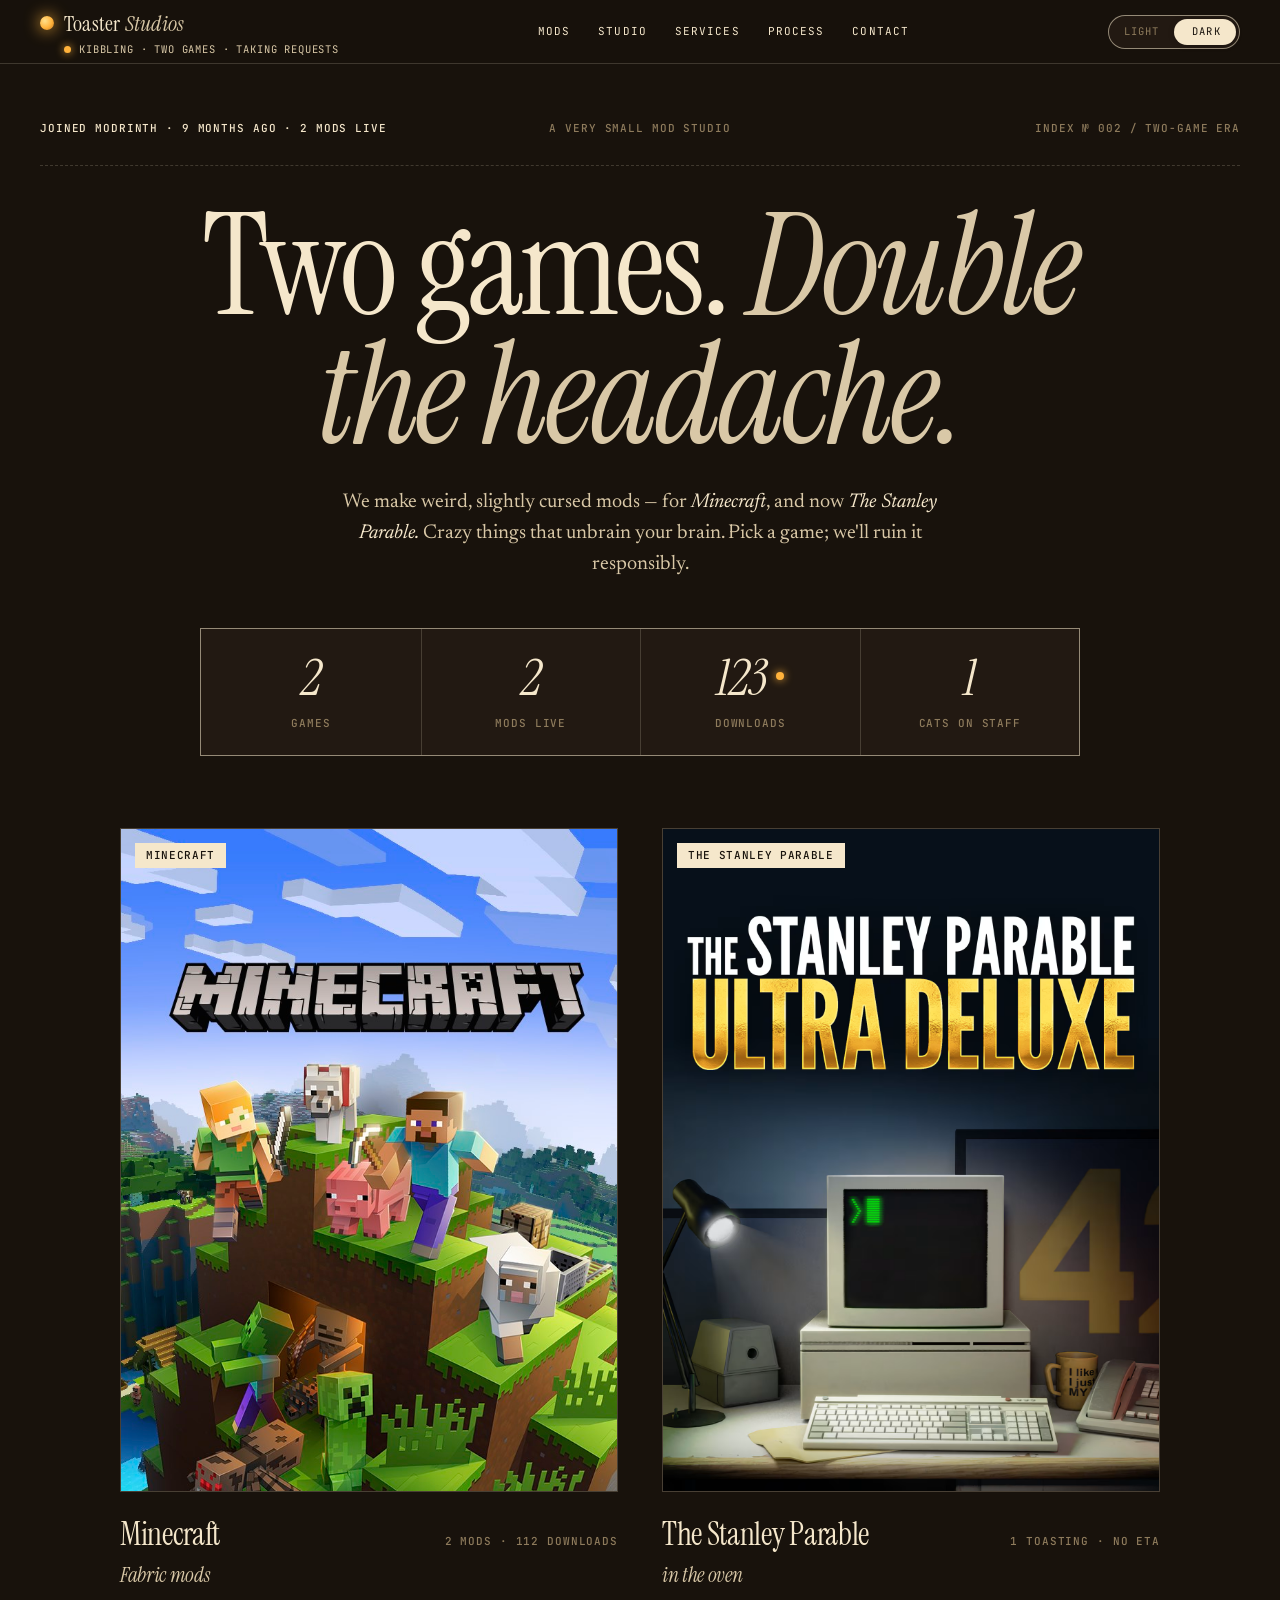
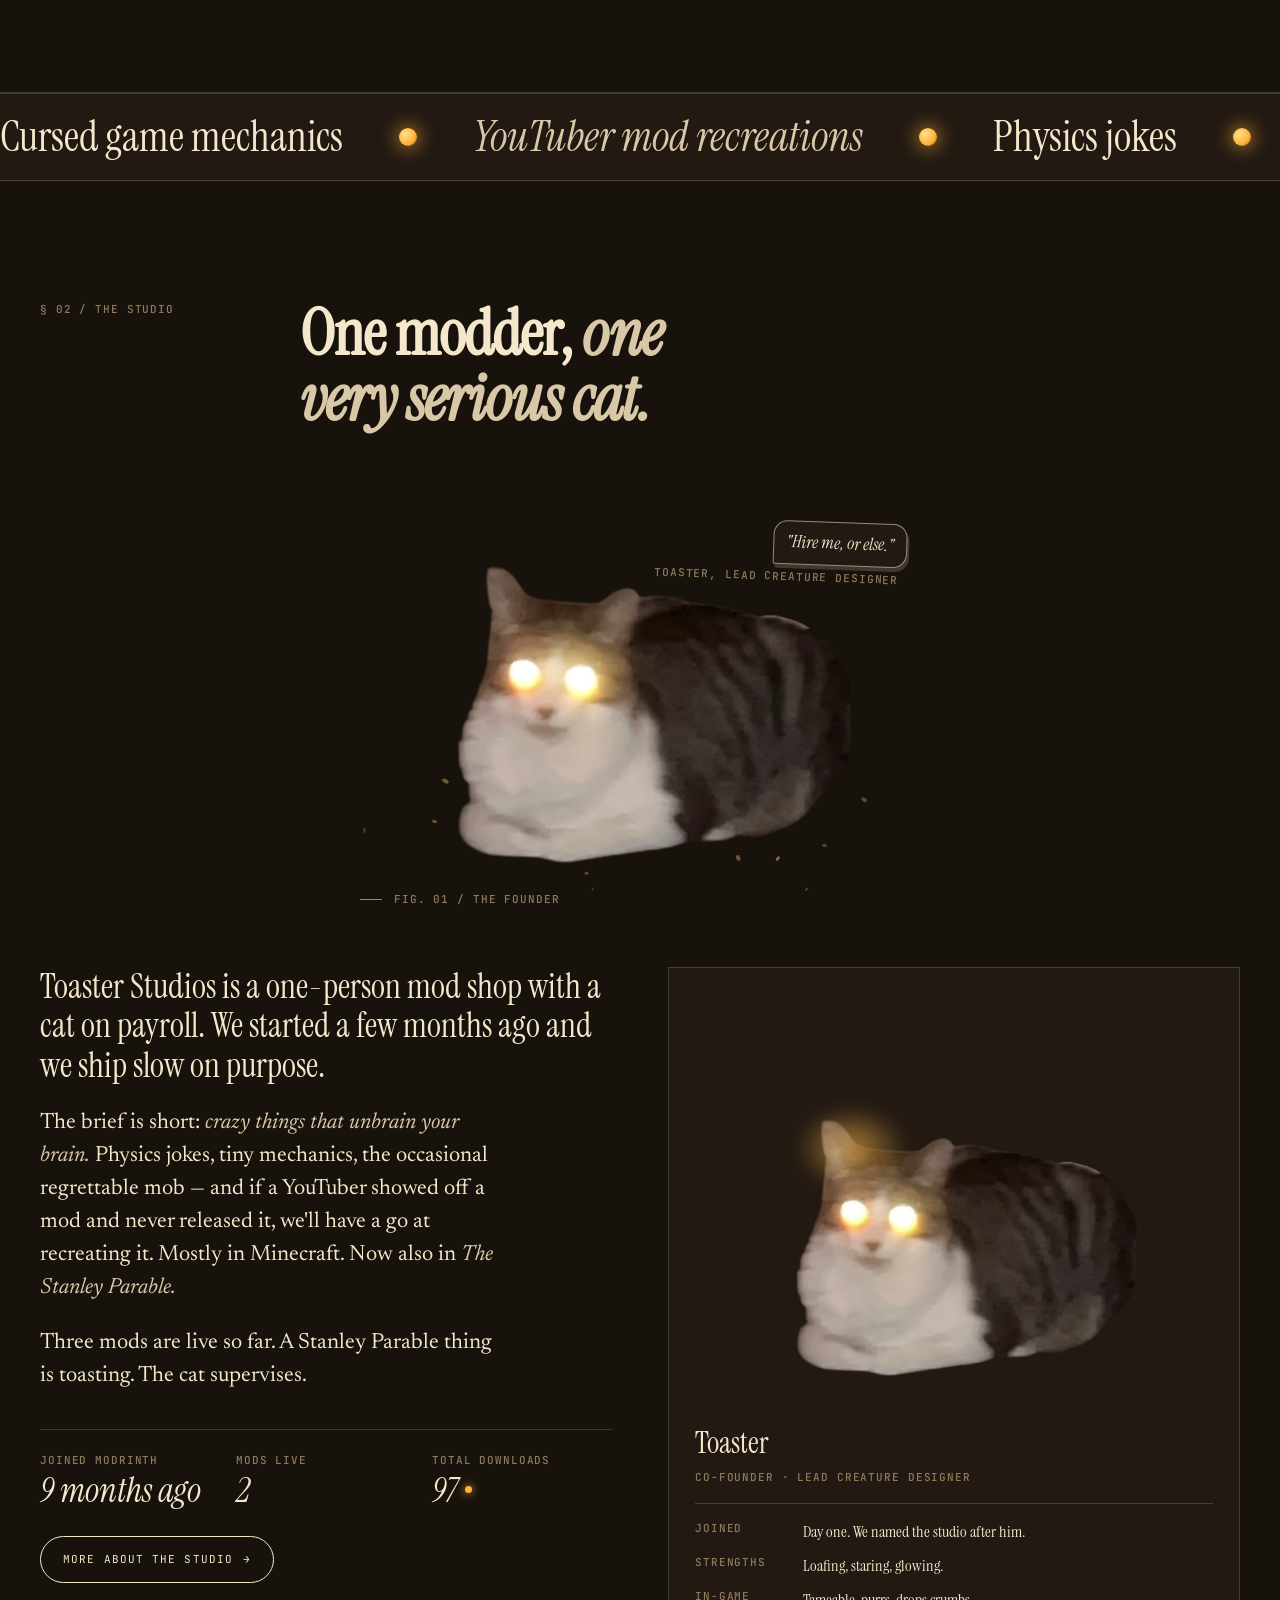
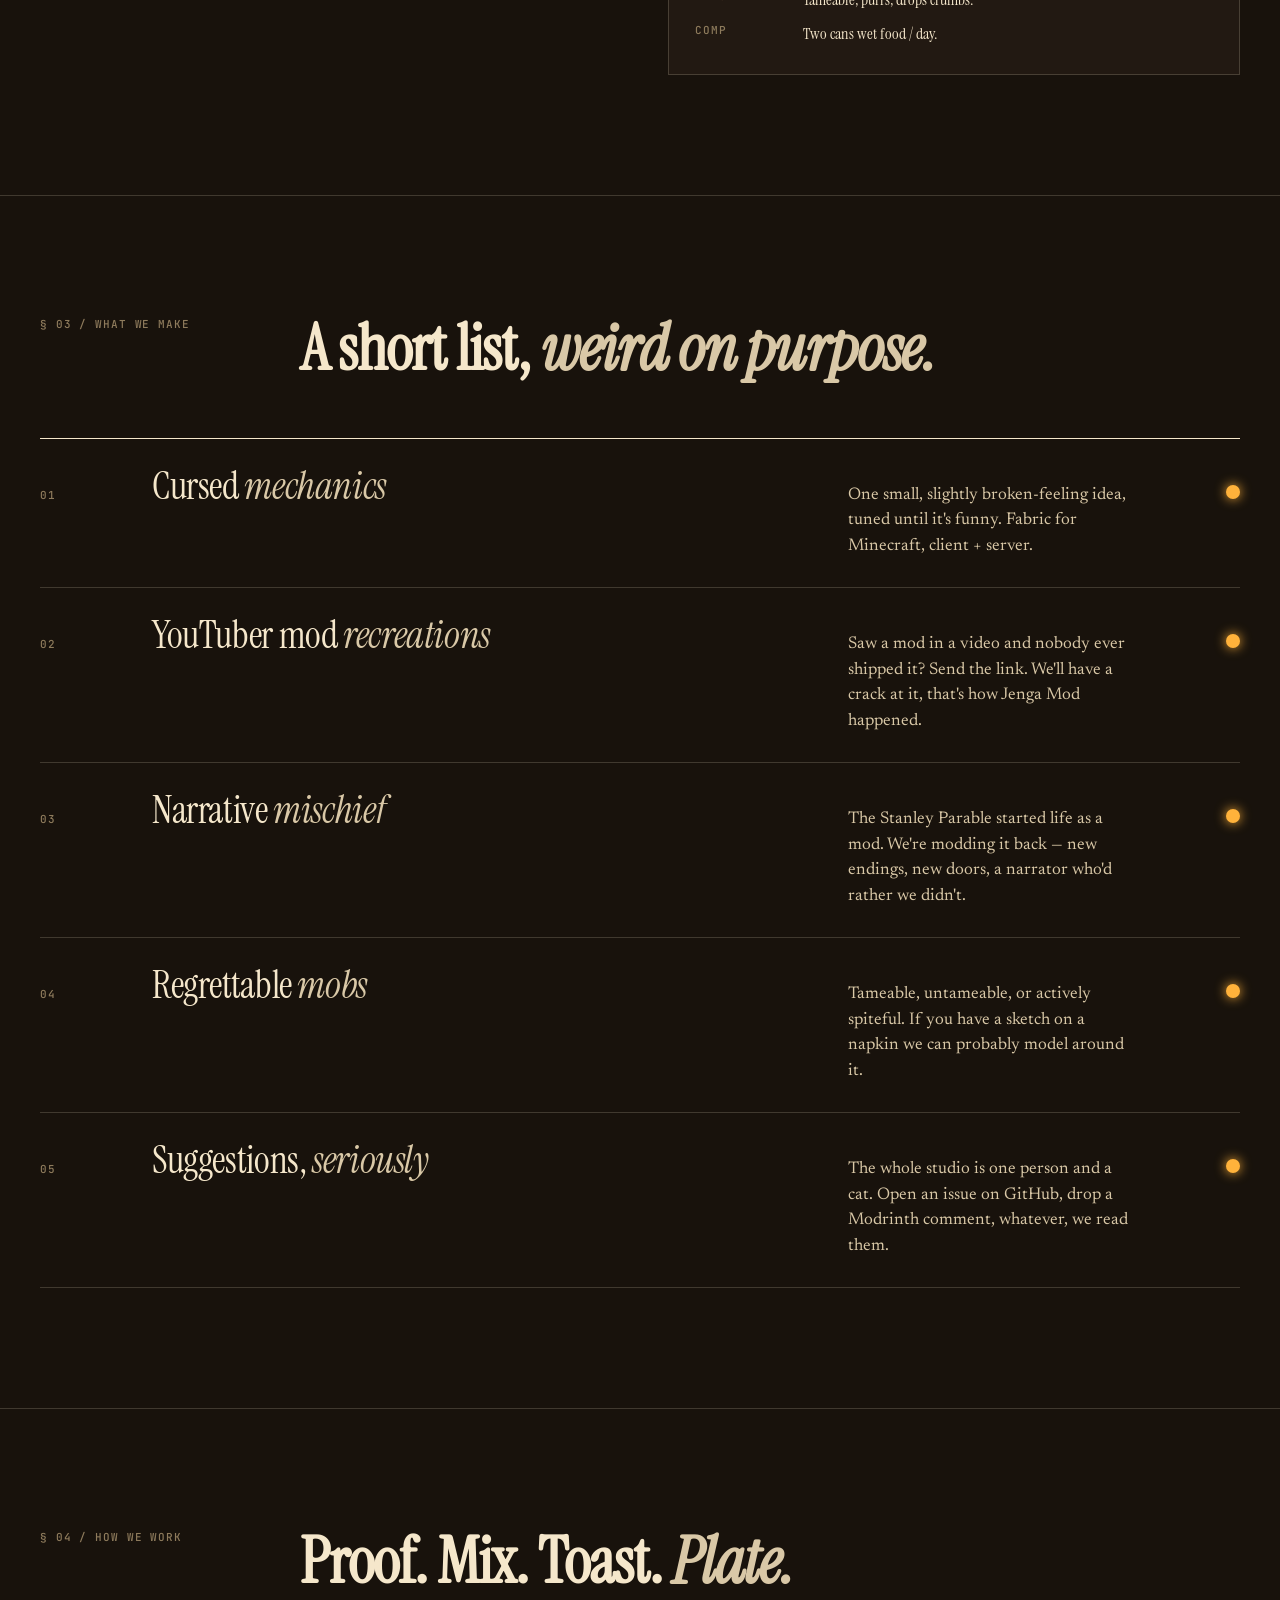
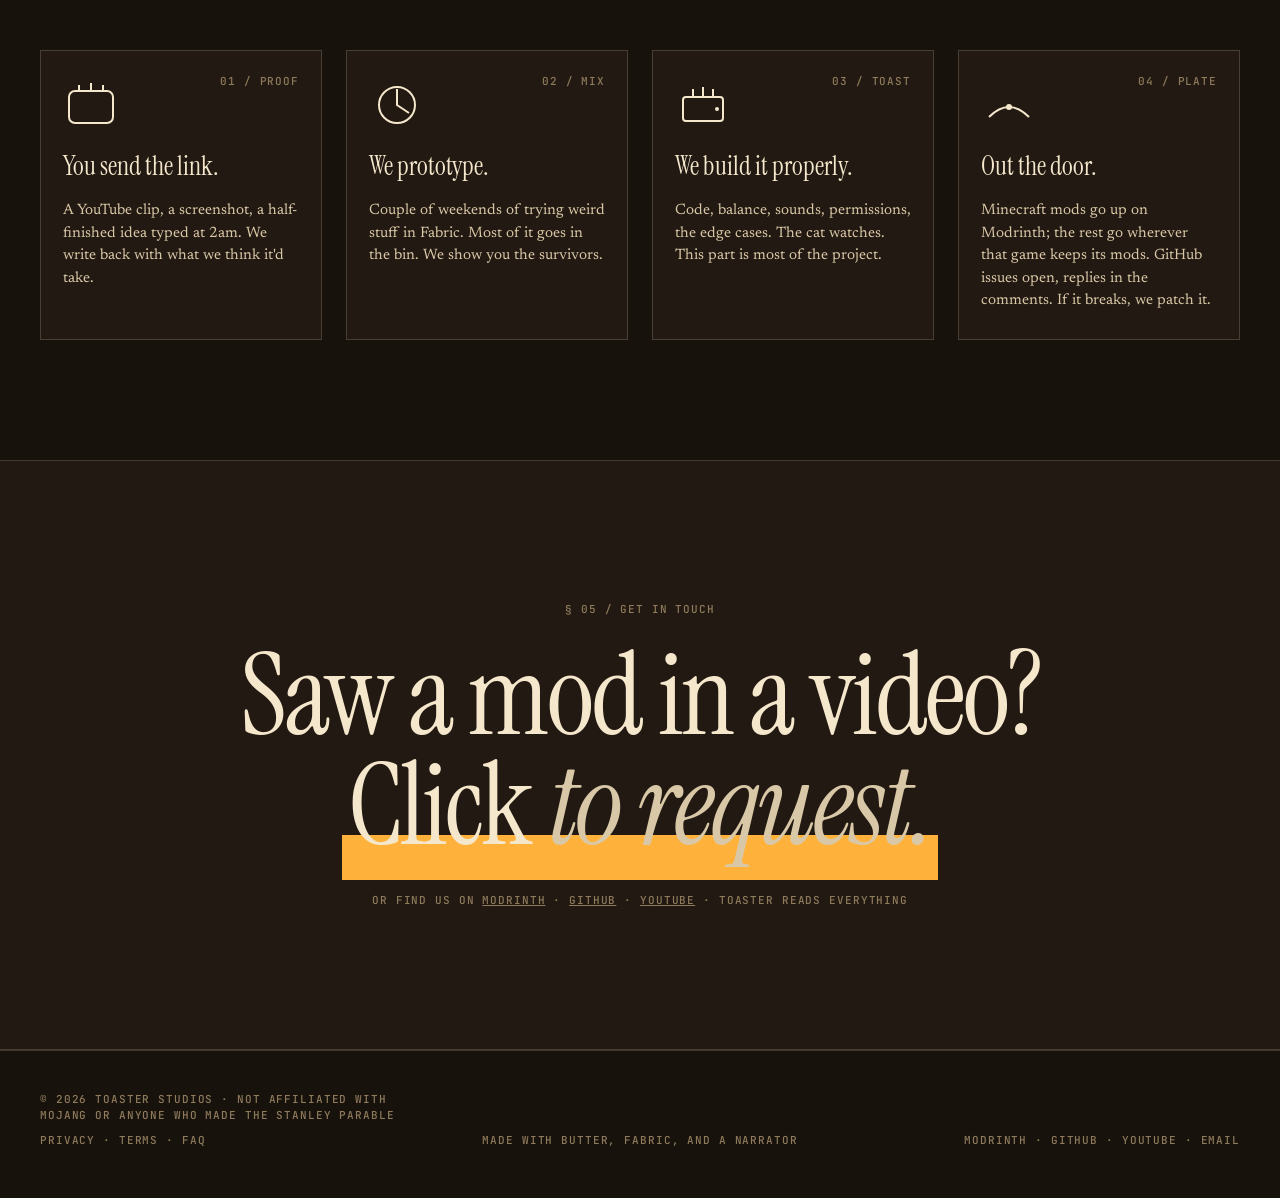
==== commit ec555ecc: "Reword homepage headline (Double the headache) and Minecraft mods hero (unbrain your brain)" ====
--- a/index.html
+++ b/index.html
@@ -36,7 +36,7 @@
       <div class="right">Index № 002 / Two-game era</div>
     </div>
 
-    <h1 class="display" data-reveal>Two games. <em>Pick your poison.</em></h1>
+    <h1 class="display" data-reveal>Two games. <em>Double the headache.</em></h1>
 
     <p class="pick-sub" data-reveal>
       We make weird, slightly cursed mods — for <em>Minecraft</em>, and now
